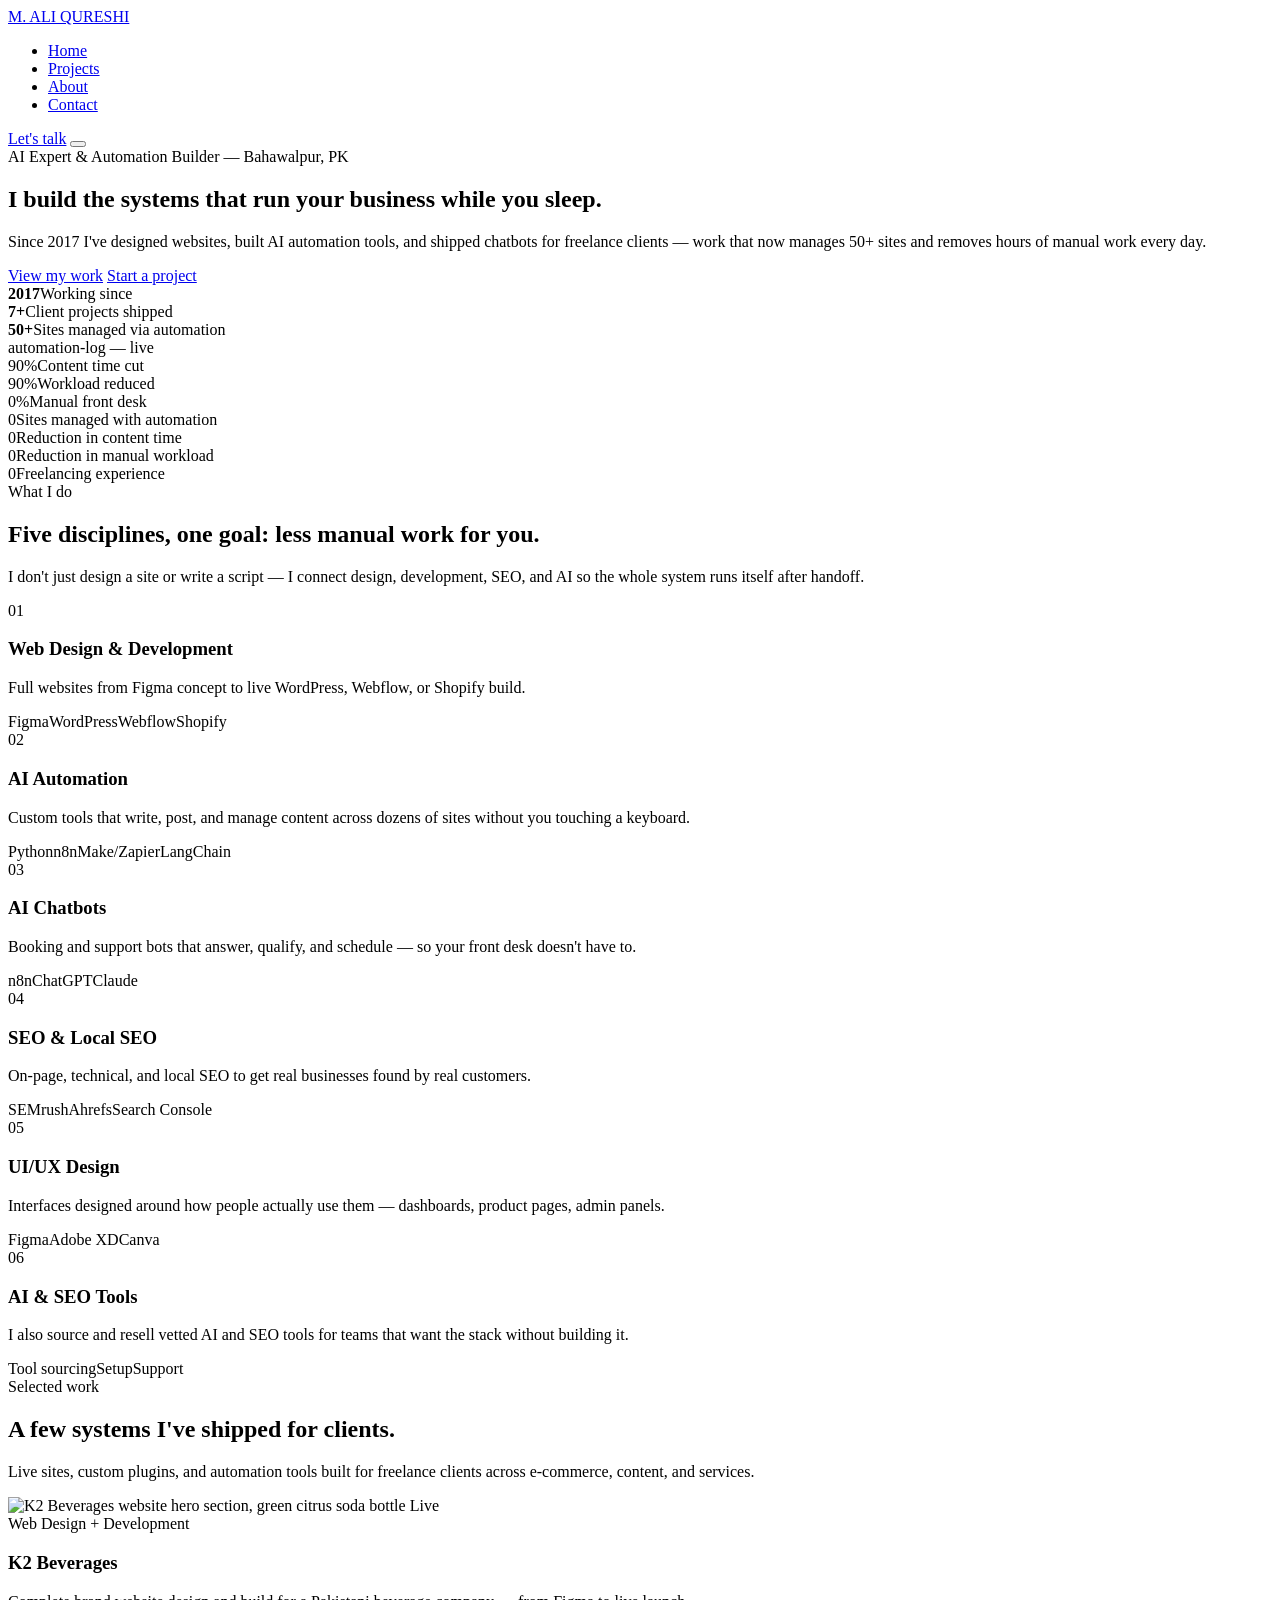
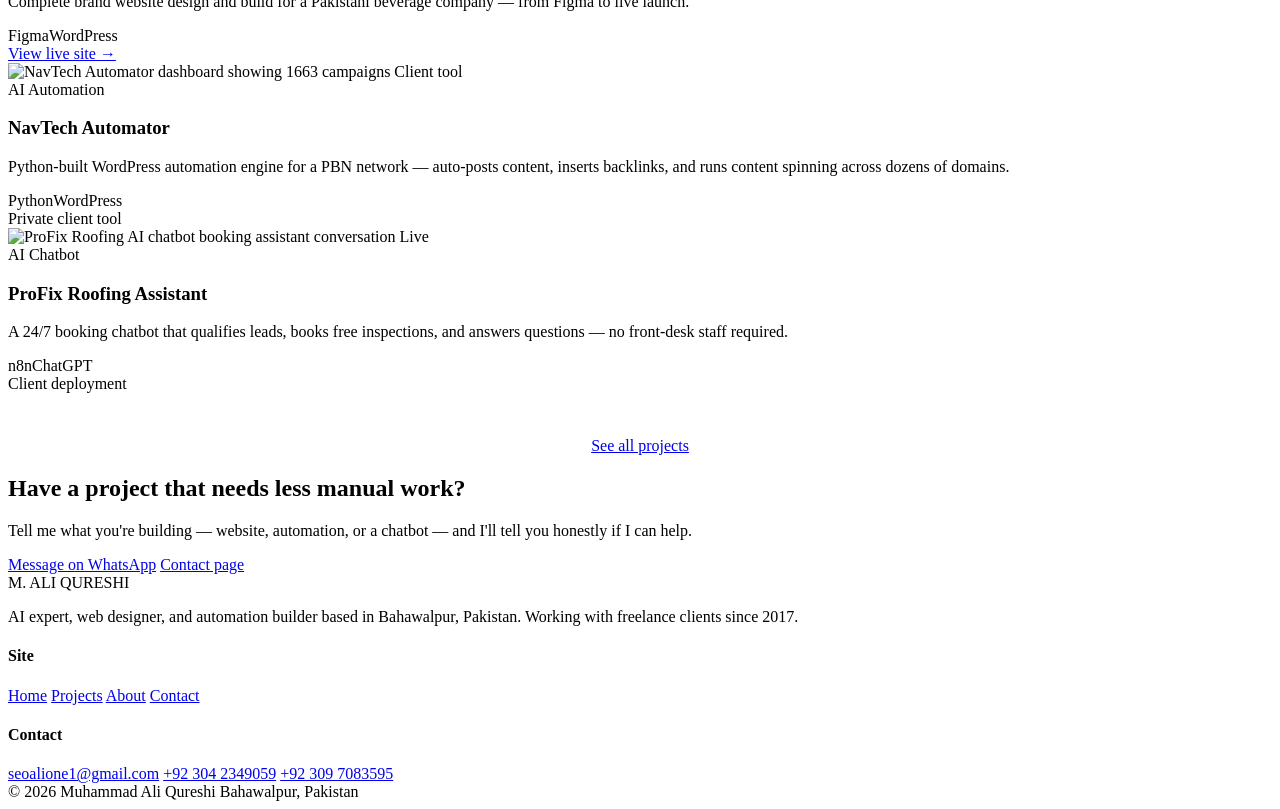
==== index.html @ 5f57d9c7 "Add files via upload Add portfolio site" ====
<!DOCTYPE html>
<html lang="en">
<head>
<meta charset="UTF-8">
<meta name="viewport" content="width=device-width, initial-scale=1.0">
<title>Muhammad Ali Qureshi — AI Automation & Web Systems</title>
<meta name="description" content="AI expert and web developer based in Bahawalpur, Pakistan. I build websites, automation tools, and AI chatbots that cut manual workload for real businesses.">
<link rel="preconnect" href="https://fonts.googleapis.com">
<link href="https://fonts.googleapis.com/css2?family=IBM+Plex+Sans:wght@400;500;600;700&family=IBM+Plex+Mono:wght@400;500;600&display=swap" rel="stylesheet">
<link rel="stylesheet" href="css/style.css">
</head>
<body>

<header class="site-header">
  <nav class="nav">
    <a href="index.html" class="nav-logo"><span class="dot"></span>M. ALI QURESHI</a>
    <ul class="nav-links">
      <li><a href="index.html" class="active">Home</a></li>
      <li><a href="projects.html">Projects</a></li>
      <li><a href="about.html">About</a></li>
      <li><a href="contact.html">Contact</a></li>
    </ul>
    <a href="contact.html" class="nav-cta">Let's talk</a>
    <button class="nav-toggle" aria-label="Toggle menu"><span></span><span></span><span></span></button>
  </nav>
</header>

<section class="hero">
  <div class="wrap">
    <div>
      <span class="eyebrow">AI Expert &amp; Automation Builder — Bahawalpur, PK</span>
      <h1>I build the systems that run your business <span class="accent">while you sleep.</span></h1>
      <p class="hero-sub">Since 2017 I've designed websites, built AI automation tools, and shipped chatbots for freelance clients — work that now manages 50+ sites and removes hours of manual work every day.</p>
      <div class="hero-actions">
        <a href="projects.html" class="btn btn-primary">View my work</a>
        <a href="contact.html" class="btn btn-ghost">Start a project</a>
      </div>
      <div class="hero-meta">
        <div><strong>2017</strong>Working since</div>
        <div><strong>7+</strong>Client projects shipped</div>
        <div><strong>50+</strong>Sites managed via automation</div>
      </div>
    </div>

    <div class="console">
      <div class="console-bar">
        <span class="cdot"></span><span class="cdot"></span><span class="cdot"></span>
        <span class="clabel">automation-log — live</span>
      </div>
      <div class="console-body">
        <div class="console-stat-row">
          <div class="console-stat"><span class="num">90%</span><span class="lbl">Content time cut</span></div>
          <div class="console-stat"><span class="num">90%</span><span class="lbl">Workload reduced</span></div>
          <div class="console-stat"><span class="num">0%</span><span class="lbl">Manual front desk</span></div>
        </div>
      </div>
    </div>
  </div>
</section>

<section class="stats-strip">
  <div class="wrap">
    <div class="stat-item"><span class="num" data-count="50" data-suffix="+">0</span><span class="lbl">Sites managed with automation</span></div>
    <div class="stat-item"><span class="num" data-count="90" data-suffix="%">0</span><span class="lbl">Reduction in content time</span></div>
    <div class="stat-item"><span class="num" data-count="90" data-suffix="%">0</span><span class="lbl">Reduction in manual workload</span></div>
    <div class="stat-item"><span class="num" data-count="9" data-suffix=" yrs">0</span><span class="lbl">Freelancing experience</span></div>
  </div>
</section>

<section class="section">
  <div class="wrap">
    <div class="section-head">
      <span class="eyebrow">What I do</span>
      <h2>Five disciplines, one goal: less manual work for you.</h2>
      <p>I don't just design a site or write a script — I connect design, development, SEO, and AI so the whole system runs itself after handoff.</p>
    </div>

    <div class="services-grid">
      <div class="service-card">
        <span class="idx mono">01</span>
        <h3>Web Design &amp; Development</h3>
        <p>Full websites from Figma concept to live WordPress, Webflow, or Shopify build.</p>
        <div class="tools"><span>Figma</span><span>WordPress</span><span>Webflow</span><span>Shopify</span></div>
      </div>
      <div class="service-card">
        <span class="idx mono">02</span>
        <h3>AI Automation</h3>
        <p>Custom tools that write, post, and manage content across dozens of sites without you touching a keyboard.</p>
        <div class="tools"><span>Python</span><span>n8n</span><span>Make/Zapier</span><span>LangChain</span></div>
      </div>
      <div class="service-card">
        <span class="idx mono">03</span>
        <h3>AI Chatbots</h3>
        <p>Booking and support bots that answer, qualify, and schedule — so your front desk doesn't have to.</p>
        <div class="tools"><span>n8n</span><span>ChatGPT</span><span>Claude</span></div>
      </div>
      <div class="service-card">
        <span class="idx mono">04</span>
        <h3>SEO &amp; Local SEO</h3>
        <p>On-page, technical, and local SEO to get real businesses found by real customers.</p>
        <div class="tools"><span>SEMrush</span><span>Ahrefs</span><span>Search Console</span></div>
      </div>
      <div class="service-card">
        <span class="idx mono">05</span>
        <h3>UI/UX Design</h3>
        <p>Interfaces designed around how people actually use them — dashboards, product pages, admin panels.</p>
        <div class="tools"><span>Figma</span><span>Adobe XD</span><span>Canva</span></div>
      </div>
      <div class="service-card">
        <span class="idx mono">06</span>
        <h3>AI &amp; SEO Tools</h3>
        <p>I also source and resell vetted AI and SEO tools for teams that want the stack without building it.</p>
        <div class="tools"><span>Tool sourcing</span><span>Setup</span><span>Support</span></div>
      </div>
    </div>
  </div>
</section>

<section class="section section-alt">
  <div class="wrap">
    <div class="section-head">
      <span class="eyebrow">Selected work</span>
      <h2>A few systems I've shipped for clients.</h2>
      <p>Live sites, custom plugins, and automation tools built for freelance clients across e-commerce, content, and services.</p>
    </div>

    <div class="projects-grid">
      <div class="project-card">
        <div class="project-thumb">
          <img src="images/projects/k2-beverages.jpg" alt="K2 Beverages website hero section, green citrus soda bottle">
          <span class="project-status">Live</span>
        </div>
        <div class="project-body">
          <span class="project-cat mono">Web Design + Development</span>
          <h3>K2 Beverages</h3>
          <p>Complete brand website design and build for a Pakistani beverage company — from Figma to live launch.</p>
          <div class="project-tech"><span>Figma</span><span>WordPress</span></div>
          <a href="https://k2beverage.com.pk/" target="_blank" rel="noopener" class="project-link">View live site →</a>
        </div>
      </div>

      <div class="project-card">
        <div class="project-thumb">
          <img src="images/projects/navtech-automator.jpg" alt="NavTech Automator dashboard showing 1663 campaigns">
          <span class="project-status">Client tool</span>
        </div>
        <div class="project-body">
          <span class="project-cat mono">AI Automation</span>
          <h3>NavTech Automator</h3>
          <p>Python-built WordPress automation engine for a PBN network — auto-posts content, inserts backlinks, and runs content spinning across dozens of domains.</p>
          <div class="project-tech"><span>Python</span><span>WordPress</span></div>
          <span class="project-link disabled">Private client tool</span>
        </div>
      </div>

      <div class="project-card">
        <div class="project-thumb">
          <img src="images/projects/profix-chatbot.jpg" alt="ProFix Roofing AI chatbot booking assistant conversation">
          <span class="project-status">Live</span>
        </div>
        <div class="project-body">
          <span class="project-cat mono">AI Chatbot</span>
          <h3>ProFix Roofing Assistant</h3>
          <p>A 24/7 booking chatbot that qualifies leads, books free inspections, and answers questions — no front-desk staff required.</p>
          <div class="project-tech"><span>n8n</span><span>ChatGPT</span></div>
          <span class="project-link disabled">Client deployment</span>
        </div>
      </div>
    </div>

    <div style="margin-top:44px; text-align:center;">
      <a href="projects.html" class="btn btn-ghost">See all projects</a>
    </div>
  </div>
</section>

<section class="cta-band">
  <div class="wrap">
    <h2>Have a project that needs less manual work?</h2>
    <p>Tell me what you're building — website, automation, or a chatbot — and I'll tell you honestly if I can help.</p>
    <div class="cta-actions">
      <a href="https://wa.me/923042349059" target="_blank" rel="noopener" class="btn btn-primary">Message on WhatsApp</a>
      <a href="contact.html" class="btn btn-ghost">Contact page</a>
    </div>
  </div>
</section>

<footer class="site-footer">
  <div class="wrap">
    <div class="footer-top">
      <div>
        <div class="footer-logo mono">M. ALI QURESHI</div>
        <p>AI expert, web designer, and automation builder based in Bahawalpur, Pakistan. Working with freelance clients since 2017.</p>
      </div>
      <div class="footer-links">
        <div class="footer-col">
          <h4>Site</h4>
          <a href="index.html">Home</a>
          <a href="projects.html">Projects</a>
          <a href="about.html">About</a>
          <a href="contact.html">Contact</a>
        </div>
        <div class="footer-col">
          <h4>Contact</h4>
          <a href="mailto:seoalione1@gmail.com">seoalione1@gmail.com</a>
          <a href="https://wa.me/923042349059">+92 304 2349059</a>
          <a href="https://wa.me/923097083595">+92 309 7083595</a>
        </div>
      </div>
    </div>
    <div class="footer-bottom">
      <span>© 2026 Muhammad Ali Qureshi</span>
      <span>Bahawalpur, Pakistan</span>
    </div>
  </div>
</footer>

<script src="js/script.js"></script>
</body>
</html>
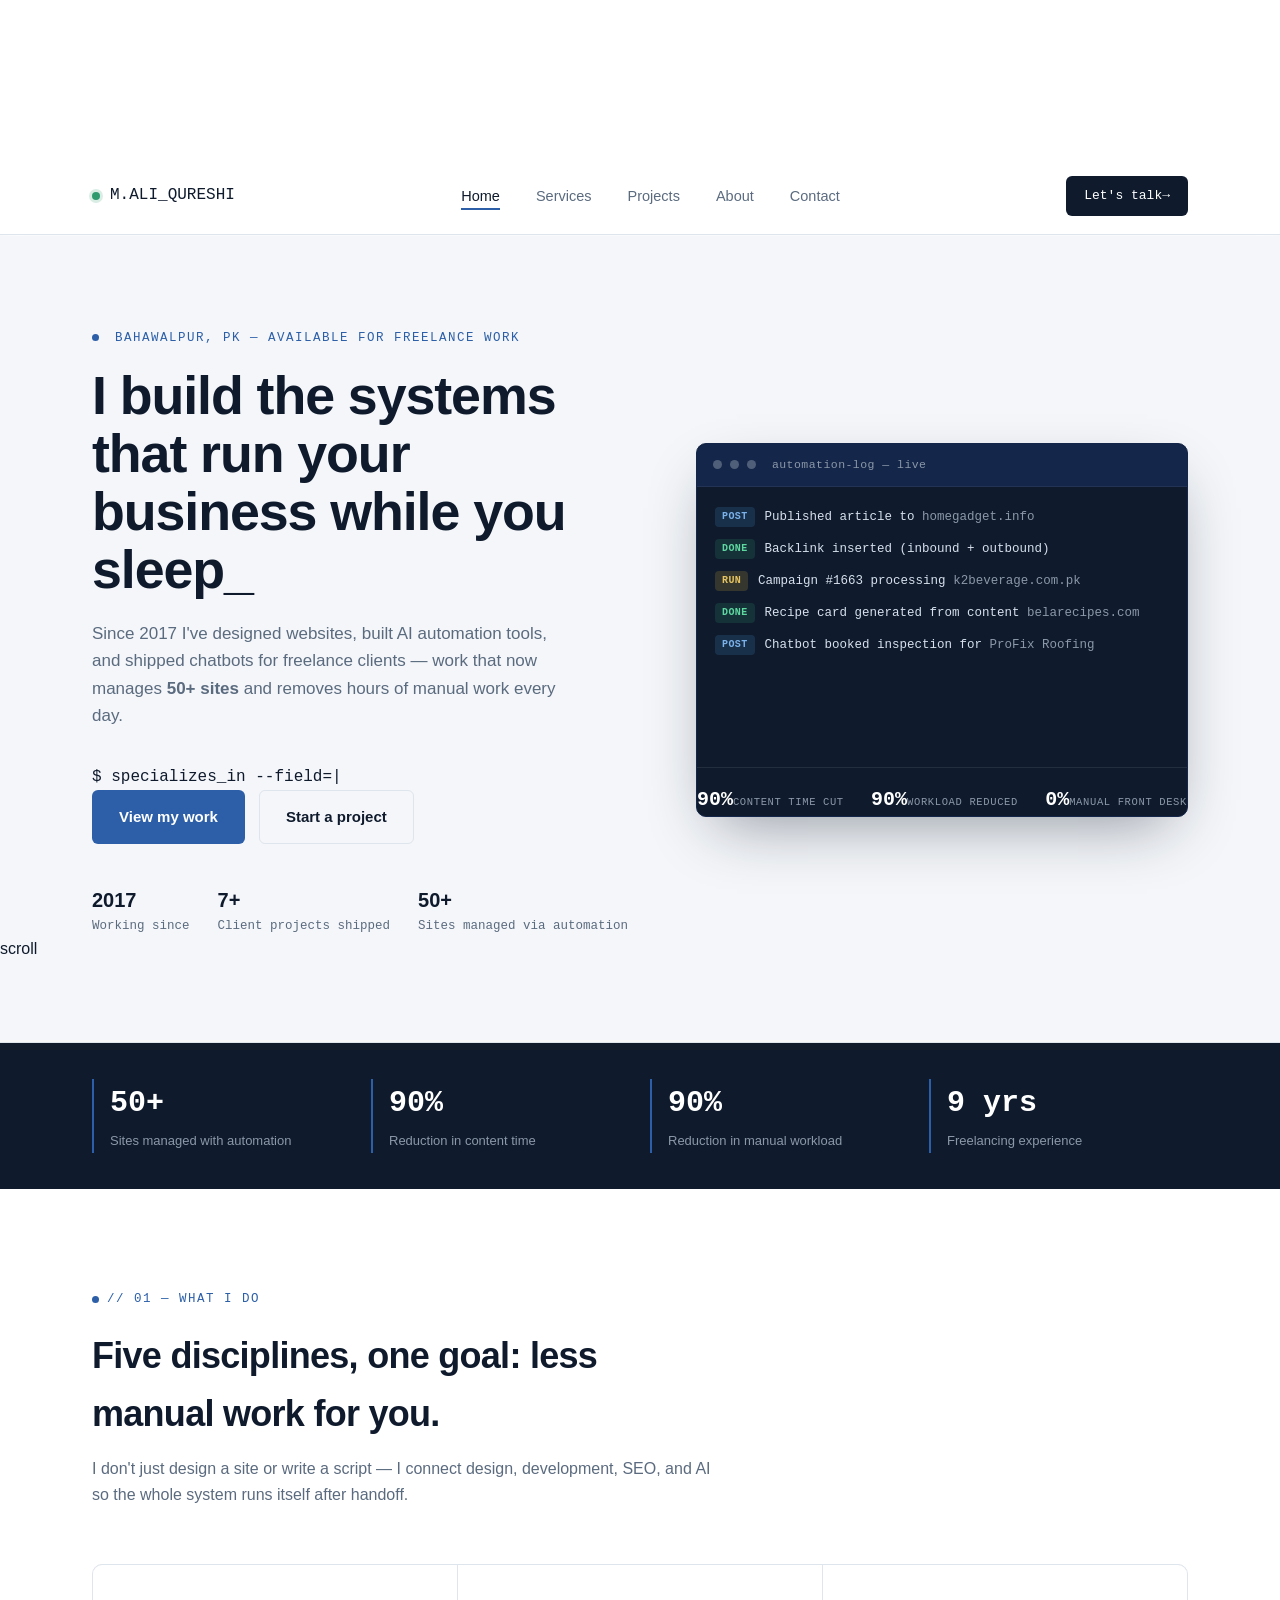
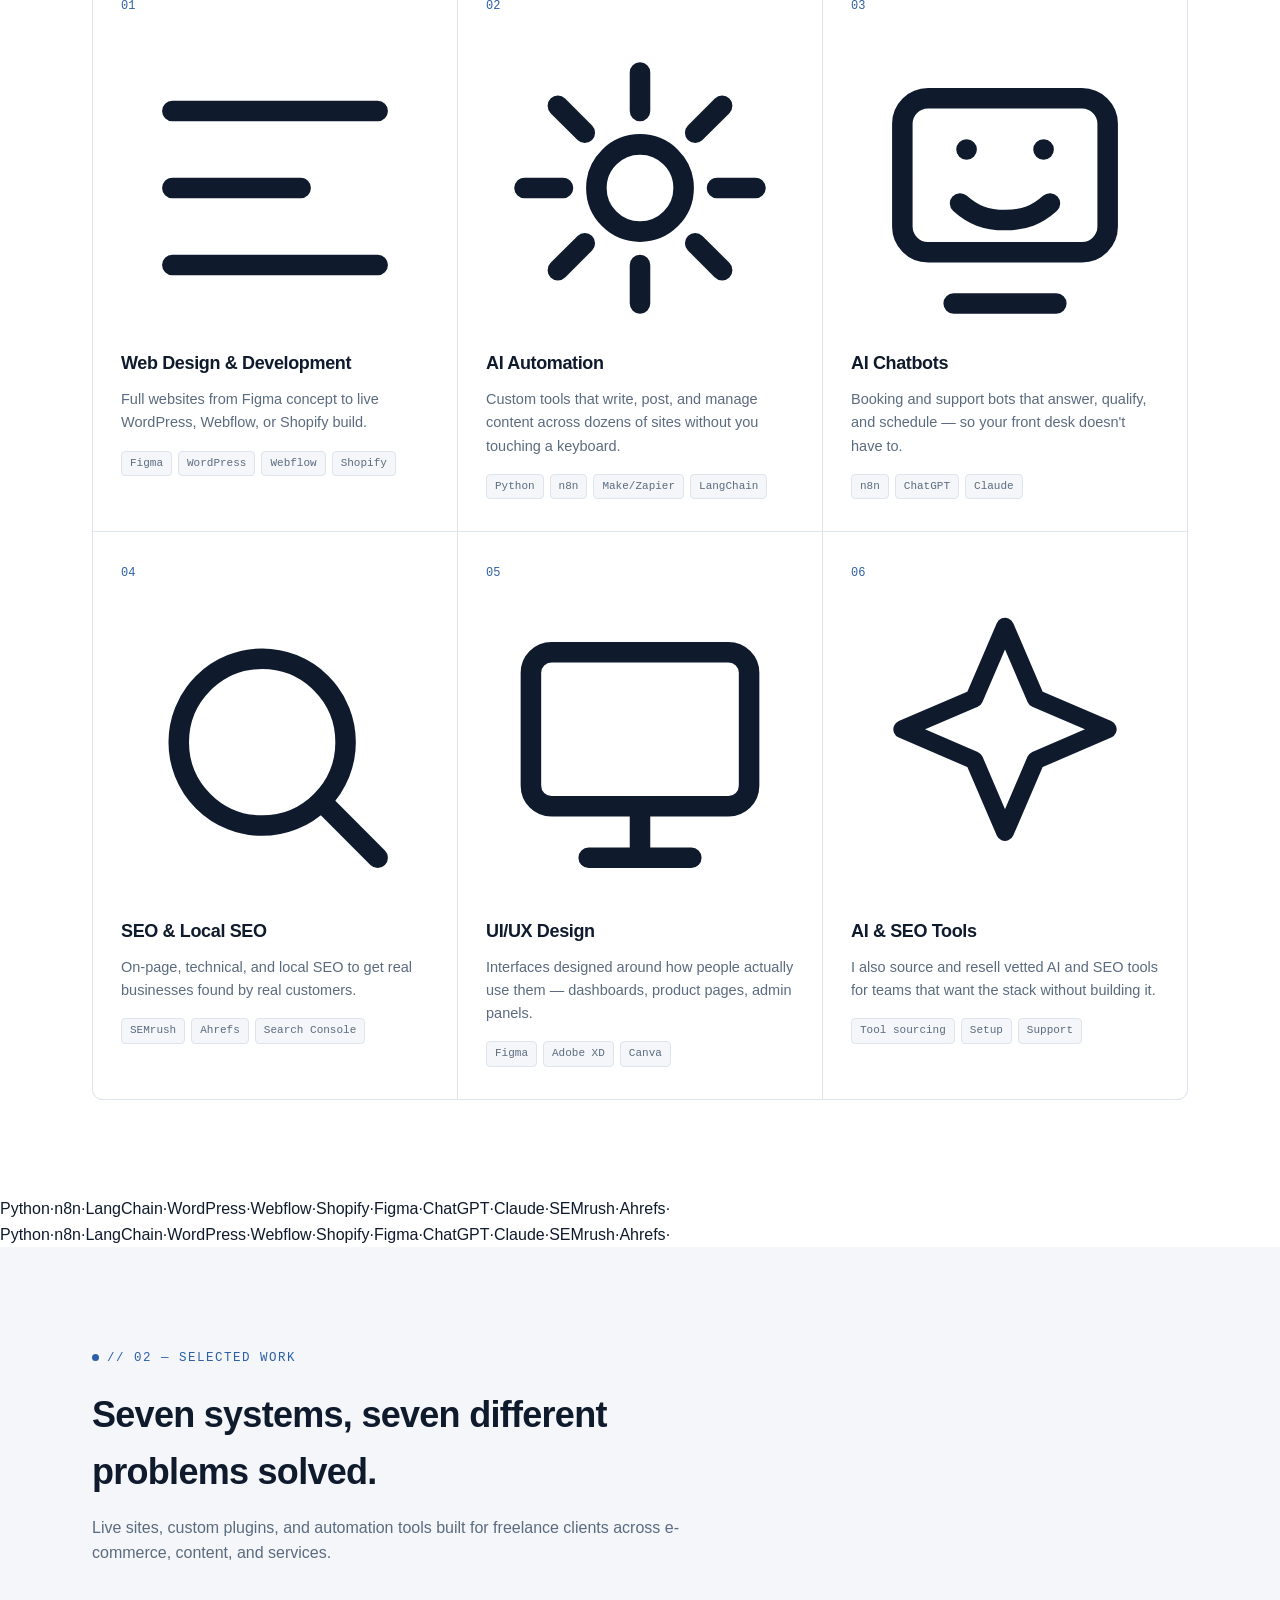
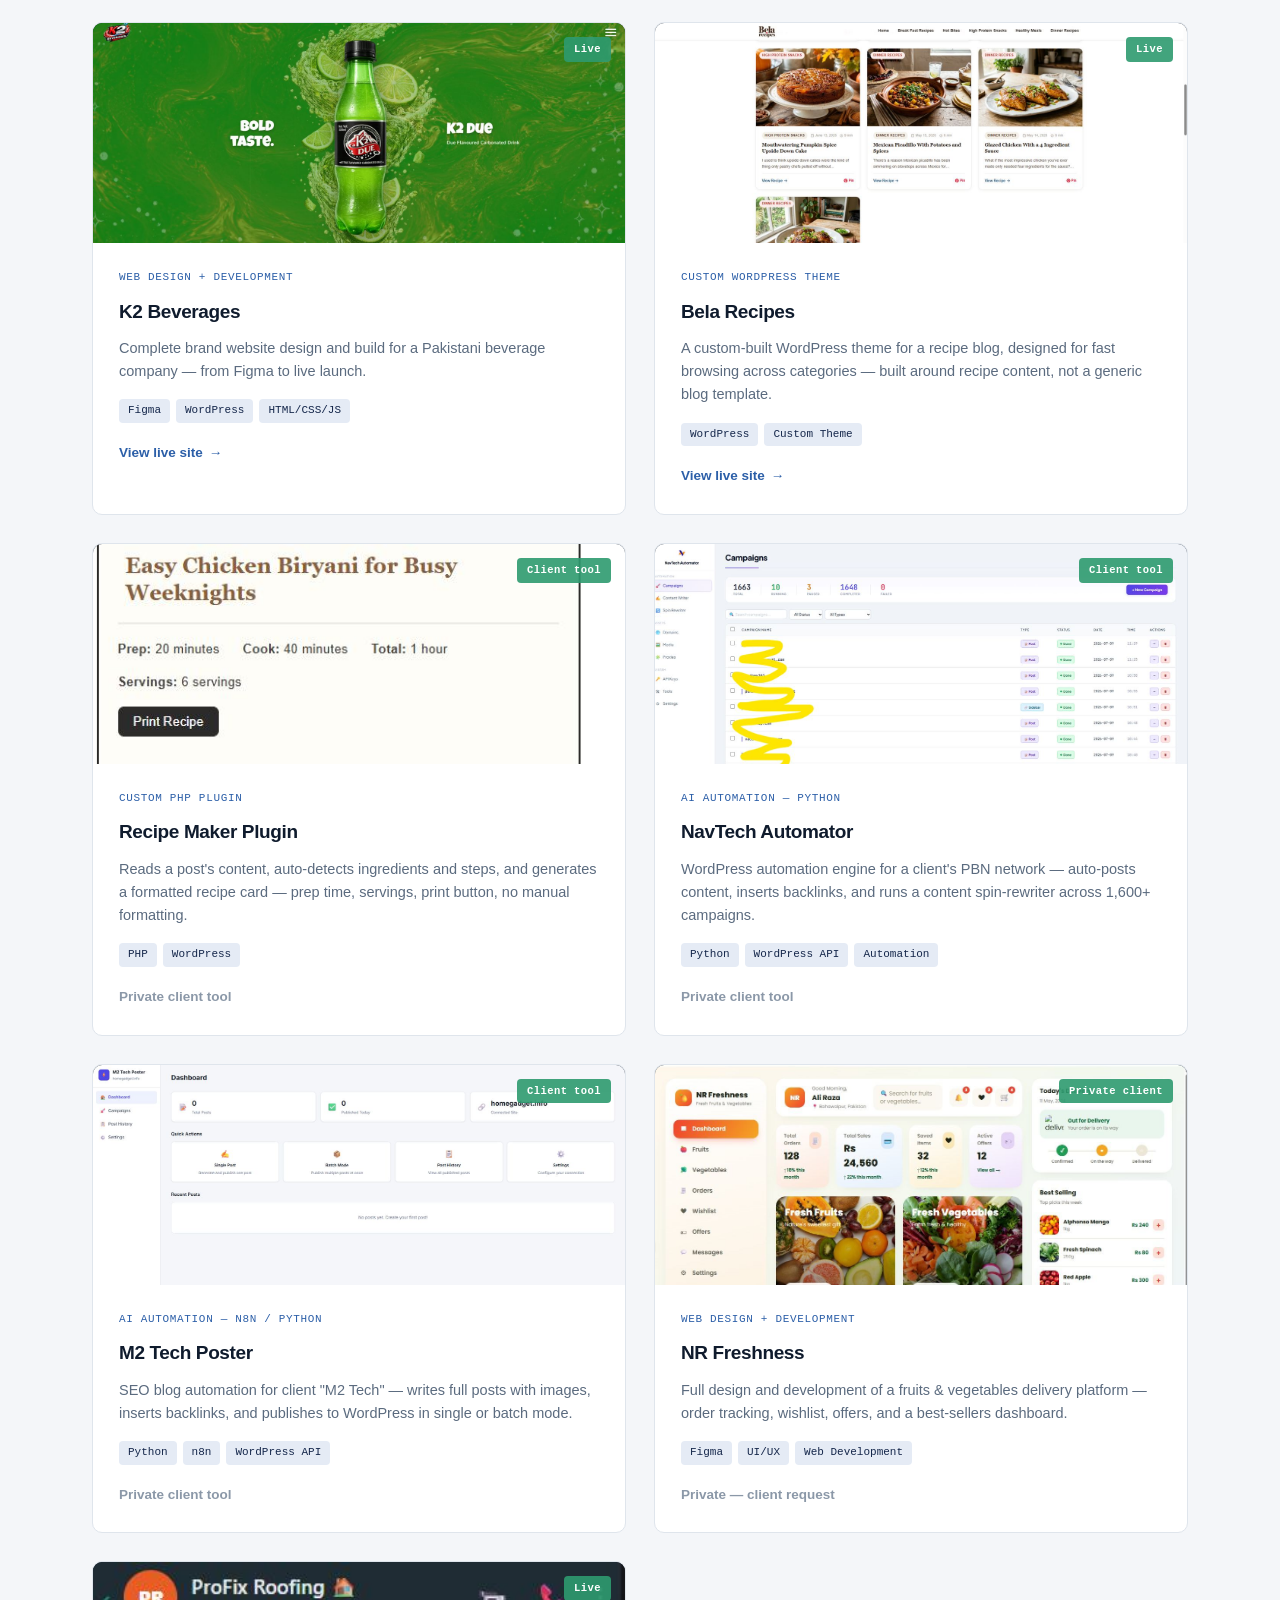
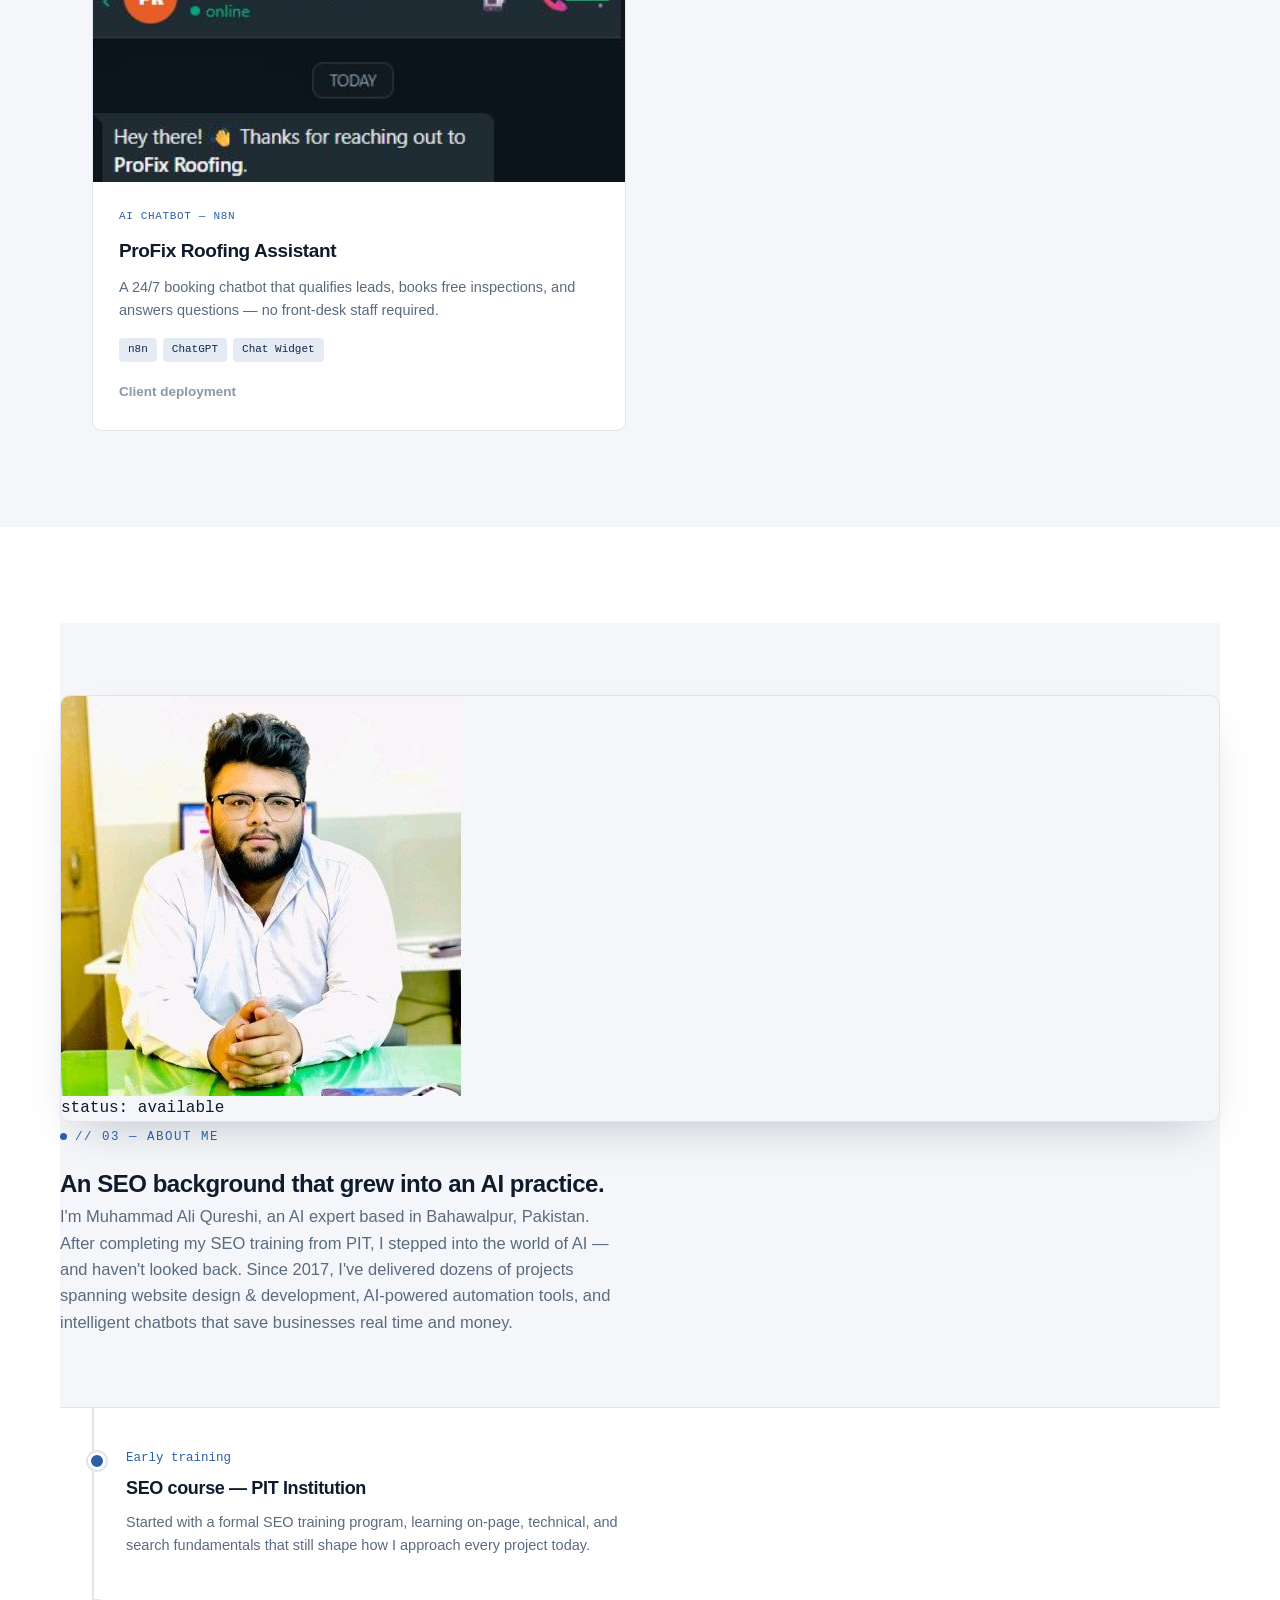
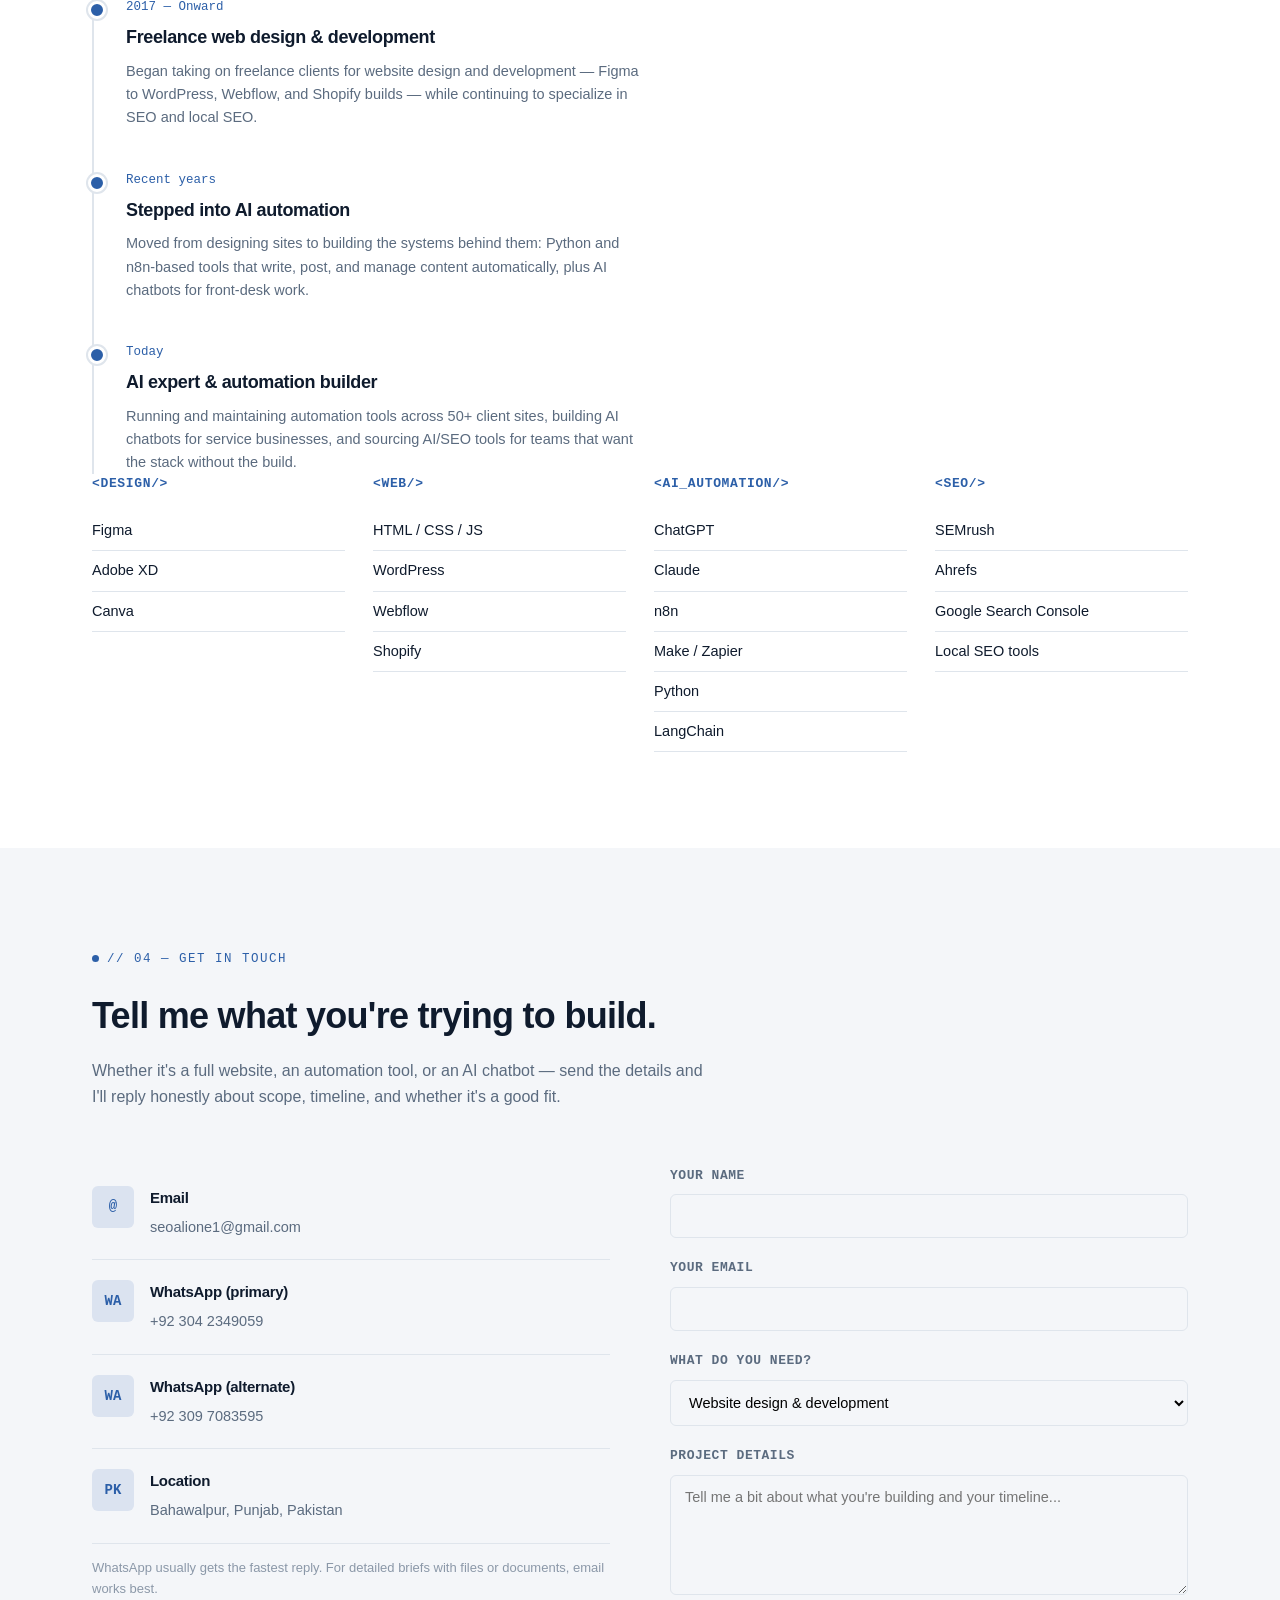
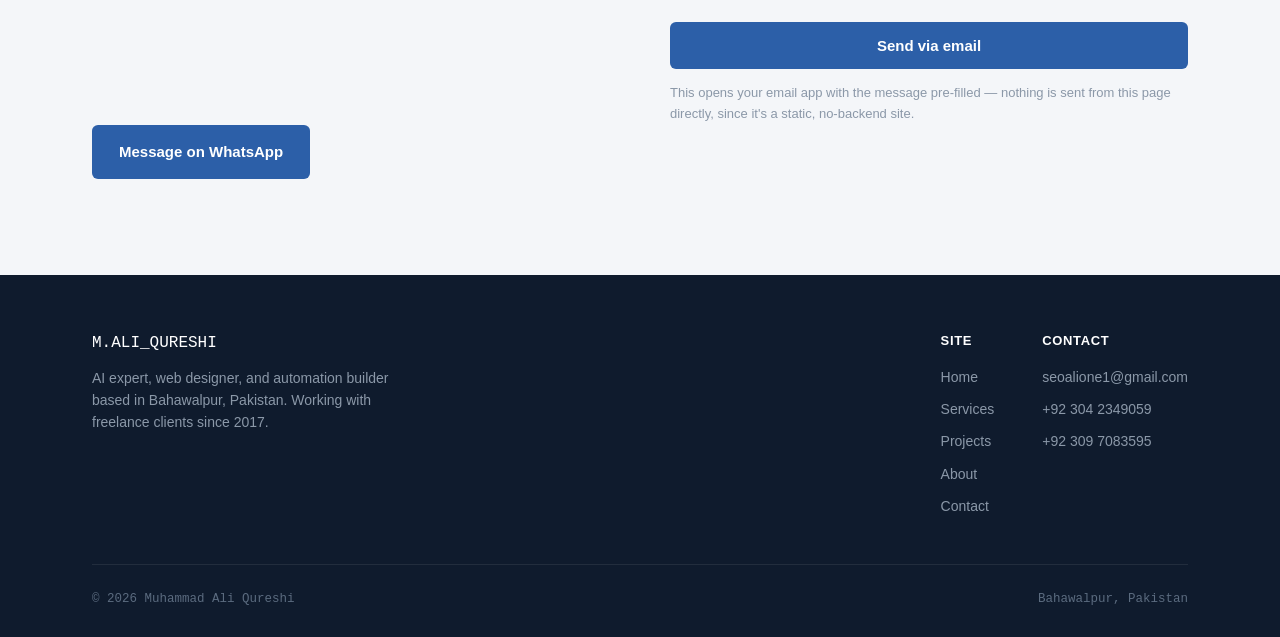
==== commit b695fa37: "Update index.html edit" ====
--- a/index.html
+++ b/index.html
@@ -6,108 +6,148 @@
 <title>Muhammad Ali Qureshi — AI Automation & Web Systems</title>
 <meta name="description" content="AI expert and web developer based in Bahawalpur, Pakistan. I build websites, automation tools, and AI chatbots that cut manual workload for real businesses.">
 <link rel="preconnect" href="https://fonts.googleapis.com">
-<link href="https://fonts.googleapis.com/css2?family=IBM+Plex+Sans:wght@400;500;600;700&family=IBM+Plex+Mono:wght@400;500;600&display=swap" rel="stylesheet">
+<link rel="preconnect" href="https://fonts.gstatic.com" crossorigin>
+<link href="https://fonts.googleapis.com/css2?family=Space+Grotesk:wght@500;600;700&family=Inter:wght@400;500;600;700&family=JetBrains+Mono:wght@400;500;600;700&display=swap" rel="stylesheet">
 <link rel="stylesheet" href="css/style.css">
 </head>
 <body>
 
-<header class="site-header">
+<!-- Decorative fixed layers -->
+<div class="grid-overlay" aria-hidden="true"></div>
+<canvas id="net-canvas" aria-hidden="true"></canvas>
+<div class="glyph-field" id="glyph-field" aria-hidden="true"></div>
+
+<header class="site-header" id="site-header">
   <nav class="nav">
-    <a href="index.html" class="nav-logo"><span class="dot"></span>M. ALI QURESHI</a>
-    <ul class="nav-links">
-      <li><a href="index.html" class="active">Home</a></li>
-      <li><a href="projects.html">Projects</a></li>
-      <li><a href="about.html">About</a></li>
-      <li><a href="contact.html">Contact</a></li>
+    <a href="#home" class="nav-logo"><span class="dot"></span><span class="logo-txt">M.ALI<span class="logo-blink">_</span>QURESHI</span></a>
+    <ul class="nav-links" id="nav-links">
+      <li><a href="#home" data-nav="home" class="active">Home</a></li>
+      <li><a href="#services" data-nav="services">Services</a></li>
+      <li><a href="#projects" data-nav="projects">Projects</a></li>
+      <li><a href="#about" data-nav="about">About</a></li>
+      <li><a href="#contact" data-nav="contact">Contact</a></li>
     </ul>
-    <a href="contact.html" class="nav-cta">Let's talk</a>
-    <button class="nav-toggle" aria-label="Toggle menu"><span></span><span></span><span></span></button>
+    <a href="#contact" class="nav-cta">Let's talk<span class="cta-arrow">→</span></a>
+    <button class="nav-toggle" id="nav-toggle" aria-label="Toggle menu" aria-expanded="false"><span></span><span></span><span></span></button>
   </nav>
 </header>
 
-<section class="hero">
-  <div class="wrap">
-    <div>
-      <span class="eyebrow">AI Expert &amp; Automation Builder — Bahawalpur, PK</span>
-      <h1>I build the systems that run your business <span class="accent">while you sleep.</span></h1>
-      <p class="hero-sub">Since 2017 I've designed websites, built AI automation tools, and shipped chatbots for freelance clients — work that now manages 50+ sites and removes hours of manual work every day.</p>
-      <div class="hero-actions">
-        <a href="projects.html" class="btn btn-primary">View my work</a>
-        <a href="contact.html" class="btn btn-ghost">Start a project</a>
-      </div>
-      <div class="hero-meta">
-        <div><strong>2017</strong>Working since</div>
-        <div><strong>7+</strong>Client projects shipped</div>
-        <div><strong>50+</strong>Sites managed via automation</div>
-      </div>
-    </div>
-
-    <div class="console">
+<main>
+
+<!-- ============ HERO ============ -->
+<section class="hero" id="home">
+  <div class="wrap hero-wrap">
+    <div class="hero-copy">
+      <span class="eyebrow" data-reveal><span class="eyebrow-dot"></span>Bahawalpur, PK — Available for freelance work</span>
+      <h1 data-reveal>
+        <span class="line">I build the systems</span>
+        <span class="line">that run your business</span>
+        <span class="line accent-line"><span class="gradient-text">while you sleep<span class="cursor-blink">_</span></span></span>
+      </h1>
+      <p class="hero-sub" data-reveal>Since 2017 I've designed websites, built AI automation tools, and shipped chatbots for freelance clients — work that now manages <strong>50+ sites</strong> and removes hours of manual work every day.</p>
+
+      <div class="hero-role" data-reveal>
+        <span class="mono role-prefix">$ specializes_in --field=</span><span class="mono role-type" id="role-type"></span><span class="mono role-cursor">|</span>
+      </div>
+
+      <div class="hero-actions" data-reveal>
+        <a href="#projects" class="btn btn-primary"><span>View my work</span></a>
+        <a href="#contact" class="btn btn-ghost"><span>Start a project</span></a>
+      </div>
+      <div class="hero-meta" data-reveal>
+        <div><strong data-count="2017" data-plain="true">2017</strong><span>Working since</span></div>
+        <div><strong data-count="7" data-suffix="+">0</strong><span>Client projects shipped</span></div>
+        <div><strong data-count="50" data-suffix="+">0</strong><span>Sites managed via automation</span></div>
+      </div>
+    </div>
+
+    <div class="console" data-reveal>
       <div class="console-bar">
-        <span class="cdot"></span><span class="cdot"></span><span class="cdot"></span>
-        <span class="clabel">automation-log — live</span>
-      </div>
-      <div class="console-body">
-        <div class="console-stat-row">
-          <div class="console-stat"><span class="num">90%</span><span class="lbl">Content time cut</span></div>
-          <div class="console-stat"><span class="num">90%</span><span class="lbl">Workload reduced</span></div>
-          <div class="console-stat"><span class="num">0%</span><span class="lbl">Manual front desk</span></div>
-        </div>
-      </div>
-    </div>
-  </div>
-</section>
-
-<section class="stats-strip">
-  <div class="wrap">
-    <div class="stat-item"><span class="num" data-count="50" data-suffix="+">0</span><span class="lbl">Sites managed with automation</span></div>
-    <div class="stat-item"><span class="num" data-count="90" data-suffix="%">0</span><span class="lbl">Reduction in content time</span></div>
-    <div class="stat-item"><span class="num" data-count="90" data-suffix="%">0</span><span class="lbl">Reduction in manual workload</span></div>
-    <div class="stat-item"><span class="num" data-count="9" data-suffix=" yrs">0</span><span class="lbl">Freelancing experience</span></div>
-  </div>
-</section>
-
-<section class="section">
-  <div class="wrap">
-    <div class="section-head">
-      <span class="eyebrow">What I do</span>
-      <h2>Five disciplines, one goal: less manual work for you.</h2>
+        <span class="cdot red"></span><span class="cdot amber"></span><span class="cdot green"></span>
+        <span class="clabel mono">automation-log — live</span>
+      </div>
+      <div class="console-body mono" id="console-log"></div>
+      <div class="console-stat-row">
+        <div class="console-stat"><span class="num">90%</span><span class="lbl">Content time cut</span></div>
+        <div class="console-stat"><span class="num">90%</span><span class="lbl">Workload reduced</span></div>
+        <div class="console-stat"><span class="num">0%</span><span class="lbl">Manual front desk</span></div>
+      </div>
+    </div>
+  </div>
+
+  <div class="scroll-cue" aria-hidden="true"><span></span>scroll</div>
+</section>
+
+<!-- ============ STATS STRIP ============ -->
+<section class="stats-strip" data-reveal>
+  <div class="wrap">
+    <div class="stat-item"><span class="num mono" data-count="50" data-suffix="+">0</span><span class="lbl">Sites managed with automation</span></div>
+    <div class="stat-item"><span class="num mono" data-count="90" data-suffix="%">0</span><span class="lbl">Reduction in content time</span></div>
+    <div class="stat-item"><span class="num mono" data-count="90" data-suffix="%">0</span><span class="lbl">Reduction in manual workload</span></div>
+    <div class="stat-item"><span class="num mono" data-count="9" data-suffix=" yrs">0</span><span class="lbl">Freelancing experience</span></div>
+  </div>
+</section>
+
+<!-- ============ SERVICES ============ -->
+<section class="section" id="services">
+  <div class="wrap">
+    <div class="section-head" data-reveal>
+      <span class="eyebrow mono">// 01 — what i do</span>
+      <h2>Five disciplines, one goal: <span class="gradient-text">less manual work</span> for you.</h2>
       <p>I don't just design a site or write a script — I connect design, development, SEO, and AI so the whole system runs itself after handoff.</p>
     </div>
 
     <div class="services-grid">
-      <div class="service-card">
+      <div class="service-card" data-reveal data-tilt>
         <span class="idx mono">01</span>
+        <div class="card-icon" aria-hidden="true">
+          <svg viewBox="0 0 24 24" fill="none"><path d="M4 6h16M4 12h10M4 18h16" stroke="currentColor" stroke-width="1.6" stroke-linecap="round"/></svg>
+        </div>
         <h3>Web Design &amp; Development</h3>
         <p>Full websites from Figma concept to live WordPress, Webflow, or Shopify build.</p>
         <div class="tools"><span>Figma</span><span>WordPress</span><span>Webflow</span><span>Shopify</span></div>
       </div>
-      <div class="service-card">
+      <div class="service-card" data-reveal data-tilt>
         <span class="idx mono">02</span>
+        <div class="card-icon" aria-hidden="true">
+          <svg viewBox="0 0 24 24" fill="none"><path d="M12 3v3M12 18v3M3 12h3M18 12h3M5.6 5.6l2.1 2.1M16.3 16.3l2.1 2.1M5.6 18.4l2.1-2.1M16.3 7.7l2.1-2.1" stroke="currentColor" stroke-width="1.6" stroke-linecap="round"/><circle cx="12" cy="12" r="3.4" stroke="currentColor" stroke-width="1.6"/></svg>
+        </div>
         <h3>AI Automation</h3>
         <p>Custom tools that write, post, and manage content across dozens of sites without you touching a keyboard.</p>
         <div class="tools"><span>Python</span><span>n8n</span><span>Make/Zapier</span><span>LangChain</span></div>
       </div>
-      <div class="service-card">
+      <div class="service-card" data-reveal data-tilt>
         <span class="idx mono">03</span>
+        <div class="card-icon" aria-hidden="true">
+          <svg viewBox="0 0 24 24" fill="none"><rect x="4" y="5" width="16" height="12" rx="2" stroke="currentColor" stroke-width="1.6"/><path d="M8 21h8M9 9h.01M15 9h.01M8.5 13.2c1 .9 2 1.3 3.5 1.3s2.5-.4 3.5-1.3" stroke="currentColor" stroke-width="1.6" stroke-linecap="round"/></svg>
+        </div>
         <h3>AI Chatbots</h3>
         <p>Booking and support bots that answer, qualify, and schedule — so your front desk doesn't have to.</p>
         <div class="tools"><span>n8n</span><span>ChatGPT</span><span>Claude</span></div>
       </div>
-      <div class="service-card">
+      <div class="service-card" data-reveal data-tilt>
         <span class="idx mono">04</span>
+        <div class="card-icon" aria-hidden="true">
+          <svg viewBox="0 0 24 24" fill="none"><circle cx="11" cy="11" r="6.5" stroke="currentColor" stroke-width="1.6"/><path d="M20 20l-4-4" stroke="currentColor" stroke-width="1.6" stroke-linecap="round"/></svg>
+        </div>
         <h3>SEO &amp; Local SEO</h3>
         <p>On-page, technical, and local SEO to get real businesses found by real customers.</p>
         <div class="tools"><span>SEMrush</span><span>Ahrefs</span><span>Search Console</span></div>
       </div>
-      <div class="service-card">
+      <div class="service-card" data-reveal data-tilt>
         <span class="idx mono">05</span>
+        <div class="card-icon" aria-hidden="true">
+          <svg viewBox="0 0 24 24" fill="none"><rect x="3.5" y="4" width="17" height="12" rx="1.6" stroke="currentColor" stroke-width="1.6"/><path d="M8 20h8M12 16v4" stroke="currentColor" stroke-width="1.6" stroke-linecap="round"/></svg>
+        </div>
         <h3>UI/UX Design</h3>
         <p>Interfaces designed around how people actually use them — dashboards, product pages, admin panels.</p>
         <div class="tools"><span>Figma</span><span>Adobe XD</span><span>Canva</span></div>
       </div>
-      <div class="service-card">
+      <div class="service-card" data-reveal data-tilt>
         <span class="idx mono">06</span>
+        <div class="card-icon" aria-hidden="true">
+          <svg viewBox="0 0 24 24" fill="none"><path d="M12 2l2.4 5.6L20 10l-5.6 2.4L12 18l-2.4-5.6L4 10l5.6-2.4L12 2z" stroke="currentColor" stroke-width="1.4" stroke-linejoin="round"/></svg>
+        </div>
         <h3>AI &amp; SEO Tools</h3>
         <p>I also source and resell vetted AI and SEO tools for teams that want the stack without building it.</p>
         <div class="tools"><span>Tool sourcing</span><span>Setup</span><span>Support</span></div>
@@ -116,89 +156,282 @@
   </div>
 </section>
 
-<section class="section section-alt">
-  <div class="wrap">
-    <div class="section-head">
-      <span class="eyebrow">Selected work</span>
-      <h2>A few systems I've shipped for clients.</h2>
+<!-- ============ TECH MARQUEE ============ -->
+<div class="marquee" aria-hidden="true">
+  <div class="marquee-track">
+    <span>Python</span><span>·</span><span>n8n</span><span>·</span><span>LangChain</span><span>·</span><span>WordPress</span><span>·</span><span>Webflow</span><span>·</span><span>Shopify</span><span>·</span><span>Figma</span><span>·</span><span>ChatGPT</span><span>·</span><span>Claude</span><span>·</span><span>SEMrush</span><span>·</span><span>Ahrefs</span><span>·</span>
+    <span>Python</span><span>·</span><span>n8n</span><span>·</span><span>LangChain</span><span>·</span><span>WordPress</span><span>·</span><span>Webflow</span><span>·</span><span>Shopify</span><span>·</span><span>Figma</span><span>·</span><span>ChatGPT</span><span>·</span><span>Claude</span><span>·</span><span>SEMrush</span><span>·</span><span>Ahrefs</span><span>·</span>
+  </div>
+</div>
+
+<!-- ============ PROJECTS ============ -->
+<section class="section section-alt" id="projects">
+  <div class="wrap">
+    <div class="section-head" data-reveal>
+      <span class="eyebrow mono">// 02 — selected work</span>
+      <h2>Seven systems, <span class="gradient-text">seven different problems</span> solved.</h2>
       <p>Live sites, custom plugins, and automation tools built for freelance clients across e-commerce, content, and services.</p>
     </div>
 
     <div class="projects-grid">
-      <div class="project-card">
-        <div class="project-thumb">
-          <img src="images/projects/k2-beverages.jpg" alt="K2 Beverages website hero section, green citrus soda bottle">
+
+      <div class="project-card" data-reveal data-tilt>
+        <div class="project-thumb">
+          <img src="images/projects/k2-beverages.jpg" alt="K2 Beverages website hero section, green citrus soda bottle" loading="lazy">
           <span class="project-status">Live</span>
+          <div class="scan-line"></div>
         </div>
         <div class="project-body">
           <span class="project-cat mono">Web Design + Development</span>
           <h3>K2 Beverages</h3>
           <p>Complete brand website design and build for a Pakistani beverage company — from Figma to live launch.</p>
-          <div class="project-tech"><span>Figma</span><span>WordPress</span></div>
-          <a href="https://k2beverage.com.pk/" target="_blank" rel="noopener" class="project-link">View live site →</a>
-        </div>
-      </div>
-
-      <div class="project-card">
-        <div class="project-thumb">
-          <img src="images/projects/navtech-automator.jpg" alt="NavTech Automator dashboard showing 1663 campaigns">
+          <div class="project-tech"><span>Figma</span><span>WordPress</span><span>HTML/CSS/JS</span></div>
+          <a href="https://k2beverage.com.pk/" target="_blank" rel="noopener" class="project-link">View live site <span class="arrow">→</span></a>
+        </div>
+      </div>
+
+      <div class="project-card" data-reveal data-tilt>
+        <div class="project-thumb">
+          <img src="images/projects/bela-recipes-grid.jpg" alt="Bela Recipes custom WordPress theme showing recipe grid" loading="lazy">
+          <span class="project-status">Live</span>
+          <div class="scan-line"></div>
+        </div>
+        <div class="project-body">
+          <span class="project-cat mono">Custom WordPress Theme</span>
+          <h3>Bela Recipes</h3>
+          <p>A custom-built WordPress theme for a recipe blog, designed for fast browsing across categories — built around recipe content, not a generic blog template.</p>
+          <div class="project-tech"><span>WordPress</span><span>Custom Theme</span></div>
+          <a href="https://belarecipes.com/" target="_blank" rel="noopener" class="project-link">View live site <span class="arrow">→</span></a>
+        </div>
+      </div>
+
+      <div class="project-card" data-reveal data-tilt>
+        <div class="project-thumb">
+          <img src="images/projects/recipe-card.jpg" alt="Auto-generated recipe card plugin output showing ingredients and prep time" loading="lazy">
           <span class="project-status">Client tool</span>
-        </div>
-        <div class="project-body">
-          <span class="project-cat mono">AI Automation</span>
+          <div class="scan-line"></div>
+        </div>
+        <div class="project-body">
+          <span class="project-cat mono">Custom PHP Plugin</span>
+          <h3>Recipe Maker Plugin</h3>
+          <p>Reads a post's content, auto-detects ingredients and steps, and generates a formatted recipe card — prep time, servings, print button, no manual formatting.</p>
+          <div class="project-tech"><span>PHP</span><span>WordPress</span></div>
+          <span class="project-link disabled">Private client tool</span>
+        </div>
+      </div>
+
+      <div class="project-card" data-reveal data-tilt>
+        <div class="project-thumb">
+          <img src="images/projects/navtech-automator.jpg" alt="NavTech Automator dashboard showing 1663 campaigns" loading="lazy">
+          <span class="project-status">Client tool</span>
+          <div class="scan-line"></div>
+        </div>
+        <div class="project-body">
+          <span class="project-cat mono">AI Automation — Python</span>
           <h3>NavTech Automator</h3>
-          <p>Python-built WordPress automation engine for a PBN network — auto-posts content, inserts backlinks, and runs content spinning across dozens of domains.</p>
-          <div class="project-tech"><span>Python</span><span>WordPress</span></div>
+          <p>WordPress automation engine for a client's PBN network — auto-posts content, inserts backlinks, and runs a content spin-rewriter across 1,600+ campaigns.</p>
+          <div class="project-tech"><span>Python</span><span>WordPress API</span><span>Automation</span></div>
           <span class="project-link disabled">Private client tool</span>
         </div>
       </div>
 
-      <div class="project-card">
-        <div class="project-thumb">
-          <img src="images/projects/profix-chatbot.jpg" alt="ProFix Roofing AI chatbot booking assistant conversation">
+      <div class="project-card" data-reveal data-tilt>
+        <div class="project-thumb">
+          <img src="images/projects/m2-dashboard.jpg" alt="M2 Tech Poster automation dashboard connected to homegadget.info" loading="lazy">
+          <span class="project-status">Client tool</span>
+          <div class="scan-line"></div>
+        </div>
+        <div class="project-body">
+          <span class="project-cat mono">AI Automation — n8n / Python</span>
+          <h3>M2 Tech Poster</h3>
+          <p>SEO blog automation for client "M2 Tech" — writes full posts with images, inserts backlinks, and publishes to WordPress in single or batch mode.</p>
+          <div class="project-tech"><span>Python</span><span>n8n</span><span>WordPress API</span></div>
+          <span class="project-link disabled">Private client tool</span>
+        </div>
+      </div>
+
+      <div class="project-card" data-reveal data-tilt>
+        <div class="project-thumb">
+          <img src="images/projects/nr-freshness.jpg" alt="NR Freshness fruit and vegetable delivery dashboard for Bahawalpur" loading="lazy">
+          <span class="project-status">Private client</span>
+          <div class="scan-line"></div>
+        </div>
+        <div class="project-body">
+          <span class="project-cat mono">Web Design + Development</span>
+          <h3>NR Freshness</h3>
+          <p>Full design and development of a fruits &amp; vegetables delivery platform — order tracking, wishlist, offers, and a best-sellers dashboard.</p>
+          <div class="project-tech"><span>Figma</span><span>UI/UX</span><span>Web Development</span></div>
+          <span class="project-link disabled">Private — client request</span>
+        </div>
+      </div>
+
+      <div class="project-card" data-reveal data-tilt>
+        <div class="project-thumb">
+          <img src="images/projects/profix-chatbot.jpg" alt="ProFix Roofing AI chatbot booking assistant conversation" loading="lazy">
           <span class="project-status">Live</span>
-        </div>
-        <div class="project-body">
-          <span class="project-cat mono">AI Chatbot</span>
+          <div class="scan-line"></div>
+        </div>
+        <div class="project-body">
+          <span class="project-cat mono">AI Chatbot — n8n</span>
           <h3>ProFix Roofing Assistant</h3>
           <p>A 24/7 booking chatbot that qualifies leads, books free inspections, and answers questions — no front-desk staff required.</p>
-          <div class="project-tech"><span>n8n</span><span>ChatGPT</span></div>
+          <div class="project-tech"><span>n8n</span><span>ChatGPT</span><span>Chat Widget</span></div>
           <span class="project-link disabled">Client deployment</span>
         </div>
       </div>
-    </div>
-
-    <div style="margin-top:44px; text-align:center;">
-      <a href="projects.html" class="btn btn-ghost">See all projects</a>
-    </div>
-  </div>
-</section>
-
-<section class="cta-band">
-  <div class="wrap">
-    <h2>Have a project that needs less manual work?</h2>
-    <p>Tell me what you're building — website, automation, or a chatbot — and I'll tell you honestly if I can help.</p>
-    <div class="cta-actions">
-      <a href="https://wa.me/923042349059" target="_blank" rel="noopener" class="btn btn-primary">Message on WhatsApp</a>
-      <a href="contact.html" class="btn btn-ghost">Contact page</a>
-    </div>
-  </div>
-</section>
+
+    </div>
+  </div>
+</section>
+
+<!-- ============ ABOUT ============ -->
+<section class="section" id="about">
+  <div class="wrap about-hero">
+    <div class="about-photo" data-reveal>
+      <div class="photo-frame">
+        <img src="images/profile.jpg" alt="Muhammad Ali Qureshi">
+      </div>
+      <div class="photo-tag mono">status: <span class="status-live">available</span></div>
+    </div>
+    <div data-reveal>
+      <span class="eyebrow mono">// 03 — about me</span>
+      <h2>An SEO background that grew into an <span class="gradient-text">AI practice</span>.</h2>
+      <p>I'm Muhammad Ali Qureshi, an AI expert based in Bahawalpur, Pakistan. After completing my SEO training from PIT, I stepped into the world of AI — and haven't looked back. Since 2017, I've delivered dozens of projects spanning website design &amp; development, AI-powered automation tools, and intelligent chatbots that save businesses real time and money.</p>
+    </div>
+  </div>
+
+  <div class="wrap">
+    <div class="timeline" data-reveal>
+      <div class="timeline-line"><div class="timeline-line-fill"></div></div>
+      <div class="timeline-item">
+        <span class="yr mono">Early training</span>
+        <h3>SEO course — PIT Institution</h3>
+        <p>Started with a formal SEO training program, learning on-page, technical, and search fundamentals that still shape how I approach every project today.</p>
+      </div>
+      <div class="timeline-item">
+        <span class="yr mono">2017 — Onward</span>
+        <h3>Freelance web design &amp; development</h3>
+        <p>Began taking on freelance clients for website design and development — Figma to WordPress, Webflow, and Shopify builds — while continuing to specialize in SEO and local SEO.</p>
+      </div>
+      <div class="timeline-item">
+        <span class="yr mono">Recent years</span>
+        <h3>Stepped into AI automation</h3>
+        <p>Moved from designing sites to building the systems behind them: Python and n8n-based tools that write, post, and manage content automatically, plus AI chatbots for front-desk work.</p>
+      </div>
+      <div class="timeline-item">
+        <span class="yr mono">Today</span>
+        <h3>AI expert &amp; automation builder</h3>
+        <p>Running and maintaining automation tools across 50+ client sites, building AI chatbots for service businesses, and sourcing AI/SEO tools for teams that want the stack without the build.</p>
+      </div>
+    </div>
+  </div>
+
+  <div class="wrap">
+    <div class="skills-columns" data-reveal>
+      <div class="skill-col">
+        <h4 class="mono">&lt;design/&gt;</h4>
+        <ul><li>Figma</li><li>Adobe XD</li><li>Canva</li></ul>
+      </div>
+      <div class="skill-col">
+        <h4 class="mono">&lt;web/&gt;</h4>
+        <ul><li>HTML / CSS / JS</li><li>WordPress</li><li>Webflow</li><li>Shopify</li></ul>
+      </div>
+      <div class="skill-col">
+        <h4 class="mono">&lt;ai_automation/&gt;</h4>
+        <ul><li>ChatGPT</li><li>Claude</li><li>n8n</li><li>Make / Zapier</li><li>Python</li><li>LangChain</li></ul>
+      </div>
+      <div class="skill-col">
+        <h4 class="mono">&lt;seo/&gt;</h4>
+        <ul><li>SEMrush</li><li>Ahrefs</li><li>Google Search Console</li><li>Local SEO tools</li></ul>
+      </div>
+    </div>
+  </div>
+</section>
+
+<!-- ============ CONTACT ============ -->
+<section class="section section-alt" id="contact">
+  <div class="wrap">
+    <div class="section-head" data-reveal>
+      <span class="eyebrow mono">// 04 — get in touch</span>
+      <h2>Tell me what you're <span class="gradient-text">trying to build</span>.</h2>
+      <p>Whether it's a full website, an automation tool, or an AI chatbot — send the details and I'll reply honestly about scope, timeline, and whether it's a good fit.</p>
+    </div>
+
+    <div class="contact-grid" data-reveal>
+      <div>
+        <div class="contact-card" data-tilt>
+          <div class="contact-icon mono">@</div>
+          <div><h4>Email</h4><a href="mailto:seoalione1@gmail.com">seoalione1@gmail.com</a></div>
+        </div>
+        <div class="contact-card" data-tilt>
+          <div class="contact-icon mono">WA</div>
+          <div><h4>WhatsApp (primary)</h4><a href="https://wa.me/923042349059" target="_blank" rel="noopener">+92 304 2349059</a></div>
+        </div>
+        <div class="contact-card" data-tilt>
+          <div class="contact-icon mono">WA</div>
+          <div><h4>WhatsApp (alternate)</h4><a href="https://wa.me/923097083595" target="_blank" rel="noopener">+92 309 7083595</a></div>
+        </div>
+        <div class="contact-card" data-tilt>
+          <div class="contact-icon mono">PK</div>
+          <div><h4>Location</h4><span>Bahawalpur, Punjab, Pakistan</span></div>
+        </div>
+        <p class="contact-note">WhatsApp usually gets the fastest reply. For detailed briefs with files or documents, email works best.</p>
+      </div>
+
+      <div>
+        <form id="contact-form">
+          <div class="form-group">
+            <label for="name">Your name</label>
+            <input type="text" id="name" name="name" required>
+          </div>
+          <div class="form-group">
+            <label for="email">Your email</label>
+            <input type="email" id="email" name="email" required>
+          </div>
+          <div class="form-group">
+            <label for="service">What do you need?</label>
+            <select id="service" name="service">
+              <option>Website design & development</option>
+              <option>AI automation tool</option>
+              <option>AI chatbot</option>
+              <option>SEO / Local SEO</option>
+              <option>UI/UX design</option>
+              <option>Something else</option>
+            </select>
+          </div>
+          <div class="form-group">
+            <label for="message">Project details</label>
+            <textarea id="message" name="message" required placeholder="Tell me a bit about what you're building and your timeline..."></textarea>
+          </div>
+          <button type="submit" class="btn btn-primary btn-block"><span>Send via email</span></button>
+          <p class="contact-note">This opens your email app with the message pre-filled — nothing is sent from this page directly, since it's a static, no-backend site.</p>
+        </form>
+      </div>
+    </div>
+
+    <div class="cta-band-inline" data-reveal>
+      <a href="https://wa.me/923042349059" target="_blank" rel="noopener" class="btn btn-primary btn-lg">Message on WhatsApp</a>
+    </div>
+  </div>
+</section>
+
+</main>
 
 <footer class="site-footer">
   <div class="wrap">
     <div class="footer-top">
       <div>
-        <div class="footer-logo mono">M. ALI QURESHI</div>
+        <div class="footer-logo mono">M.ALI_QURESHI</div>
         <p>AI expert, web designer, and automation builder based in Bahawalpur, Pakistan. Working with freelance clients since 2017.</p>
       </div>
       <div class="footer-links">
         <div class="footer-col">
           <h4>Site</h4>
-          <a href="index.html">Home</a>
-          <a href="projects.html">Projects</a>
-          <a href="about.html">About</a>
-          <a href="contact.html">Contact</a>
+          <a href="#home">Home</a>
+          <a href="#services">Services</a>
+          <a href="#projects">Projects</a>
+          <a href="#about">About</a>
+          <a href="#contact">Contact</a>
         </div>
         <div class="footer-col">
           <h4>Contact</h4>
--- a/css/style.css
+++ b/css/style.css
@@ -0,0 +1,925 @@
+/* ============================================
+   TOKENS
+   ============================================ */
+:root {
+  --ink: #0F1B2D;
+  --navy: #14264A;
+  --navy-soft: #1C3660;
+  --signal: #2C5FA8;
+  --signal-light: #4A8FD6;
+  --signal-dim: rgba(44, 95, 168, 0.12);
+  --slate: #5B6B7F;
+  --slate-light: #8B98A8;
+  --mist: #F4F6F9;
+  --steel: #DFE5EC;
+  --paper: #FFFFFF;
+  --ok: #2E9B6F;
+
+  --font-display: 'IBM Plex Sans', -apple-system, sans-serif;
+  --font-body: 'IBM Plex Sans', -apple-system, sans-serif;
+  --font-mono: 'IBM Plex Mono', 'Courier New', monospace;
+
+  --container: 1160px;
+  --radius: 10px;
+  --radius-sm: 6px;
+}
+
+* { margin: 0; padding: 0; box-sizing: border-box; }
+
+html { scroll-behavior: smooth; }
+
+body {
+  font-family: var(--font-body);
+  color: var(--ink);
+  background: var(--paper);
+  line-height: 1.6;
+  -webkit-font-smoothing: antialiased;
+}
+
+img { max-width: 100%; display: block; }
+a { color: inherit; text-decoration: none; }
+ul { list-style: none; }
+
+.wrap {
+  max-width: var(--container);
+  margin: 0 auto;
+  padding: 0 32px;
+}
+
+@media (prefers-reduced-motion: reduce) {
+  *, *::before, *::after {
+    animation-duration: 0.01ms !important;
+    animation-iteration-count: 1 !important;
+    transition-duration: 0.01ms !important;
+    scroll-behavior: auto !important;
+  }
+}
+
+:focus-visible {
+  outline: 2px solid var(--signal);
+  outline-offset: 3px;
+}
+
+/* ============================================
+   TYPOGRAPHY
+   ============================================ */
+h1, h2, h3, h4 {
+  font-family: var(--font-display);
+  font-weight: 600;
+  letter-spacing: -0.02em;
+  color: var(--ink);
+}
+
+.eyebrow {
+  font-family: var(--font-mono);
+  font-size: 12.5px;
+  font-weight: 500;
+  letter-spacing: 0.12em;
+  text-transform: uppercase;
+  color: var(--signal);
+  display: inline-flex;
+  align-items: center;
+  gap: 8px;
+  margin-bottom: 18px;
+}
+
+.eyebrow::before {
+  content: '';
+  width: 7px;
+  height: 7px;
+  background: var(--signal);
+  border-radius: 50%;
+  display: inline-block;
+}
+
+.mono { font-family: var(--font-mono); }
+
+/* ============================================
+   NAV
+   ============================================ */
+.site-header {
+  position: sticky;
+  top: 0;
+  z-index: 100;
+  background: rgba(255, 255, 255, 0.92);
+  backdrop-filter: blur(10px);
+  border-bottom: 1px solid var(--steel);
+}
+
+.nav {
+  display: flex;
+  align-items: center;
+  justify-content: space-between;
+  padding: 18px 32px;
+  max-width: var(--container);
+  margin: 0 auto;
+}
+
+.nav-logo {
+  font-family: var(--font-mono);
+  font-weight: 500;
+  font-size: 16px;
+  color: var(--ink);
+  display: flex;
+  align-items: center;
+  gap: 10px;
+}
+
+.nav-logo .dot {
+  width: 8px;
+  height: 8px;
+  border-radius: 50%;
+  background: var(--ok);
+  box-shadow: 0 0 0 3px rgba(46, 155, 111, 0.18);
+}
+
+.nav-links {
+  display: flex;
+  align-items: center;
+  gap: 36px;
+}
+
+.nav-links a {
+  font-size: 14.5px;
+  font-weight: 500;
+  color: var(--slate);
+  transition: color 0.15s;
+  position: relative;
+}
+
+.nav-links a:hover { color: var(--ink); }
+
+.nav-links a.active { color: var(--ink); }
+
+.nav-links a.active::after {
+  content: '';
+  position: absolute;
+  bottom: -6px;
+  left: 0;
+  width: 100%;
+  height: 2px;
+  background: var(--signal);
+}
+
+.nav-cta {
+  font-family: var(--font-mono);
+  font-size: 13px;
+  font-weight: 500;
+  background: var(--ink);
+  color: var(--paper) !important;
+  padding: 10px 18px;
+  border-radius: var(--radius-sm);
+  transition: background 0.15s;
+}
+
+.nav-cta:hover { background: var(--signal); }
+
+.nav-toggle {
+  display: none;
+  flex-direction: column;
+  gap: 4px;
+  background: none;
+  border: none;
+  cursor: pointer;
+  padding: 8px;
+}
+
+.nav-toggle span {
+  width: 22px;
+  height: 2px;
+  background: var(--ink);
+}
+
+/* ============================================
+   BUTTONS
+   ============================================ */
+.btn {
+  display: inline-flex;
+  align-items: center;
+  gap: 8px;
+  font-family: var(--font-body);
+  font-weight: 600;
+  font-size: 15px;
+  padding: 14px 26px;
+  border-radius: var(--radius-sm);
+  transition: all 0.18s;
+  cursor: pointer;
+  border: 1px solid transparent;
+}
+
+.btn-primary {
+  background: var(--signal);
+  color: var(--paper);
+}
+
+.btn-primary:hover {
+  background: var(--navy);
+  transform: translateY(-1px);
+}
+
+.btn-ghost {
+  background: transparent;
+  border-color: var(--steel);
+  color: var(--ink);
+}
+
+.btn-ghost:hover {
+  border-color: var(--signal);
+  color: var(--signal);
+}
+
+.btn-block { width: 100%; justify-content: center; }
+
+/* ============================================
+   HERO
+   ============================================ */
+.hero {
+  padding: 88px 0 80px;
+  background: var(--mist);
+  border-bottom: 1px solid var(--steel);
+}
+
+.hero .wrap {
+  display: grid;
+  grid-template-columns: 1.05fr 0.95fr;
+  gap: 60px;
+  align-items: center;
+}
+
+.hero h1 {
+  font-size: clamp(34px, 4.2vw, 54px);
+  line-height: 1.08;
+  margin-bottom: 22px;
+}
+
+.hero h1 .accent { color: var(--signal); }
+
+.hero-sub {
+  font-size: 17px;
+  color: var(--slate);
+  max-width: 480px;
+  margin-bottom: 34px;
+}
+
+.hero-actions {
+  display: flex;
+  gap: 14px;
+  margin-bottom: 40px;
+  flex-wrap: wrap;
+}
+
+.hero-meta {
+  display: flex;
+  gap: 28px;
+  font-family: var(--font-mono);
+  font-size: 12.5px;
+  color: var(--slate);
+}
+
+.hero-meta strong {
+  color: var(--ink);
+  display: block;
+  font-size: 20px;
+  font-family: var(--font-display);
+  font-weight: 600;
+}
+
+/* --- Console signature element --- */
+.console {
+  background: var(--ink);
+  border-radius: var(--radius);
+  overflow: hidden;
+  box-shadow: 0 24px 60px -20px rgba(15, 27, 45, 0.45);
+  border: 1px solid var(--navy);
+}
+
+.console-bar {
+  display: flex;
+  align-items: center;
+  gap: 8px;
+  padding: 12px 16px;
+  background: var(--navy);
+  border-bottom: 1px solid rgba(255,255,255,0.06);
+}
+
+.console-bar .cdot {
+  width: 9px;
+  height: 9px;
+  border-radius: 50%;
+  background: var(--slate-light);
+  opacity: 0.5;
+}
+
+.console-bar .clabel {
+  margin-left: 8px;
+  font-family: var(--font-mono);
+  font-size: 11.5px;
+  color: var(--slate-light);
+  letter-spacing: 0.04em;
+}
+
+.console-body {
+  padding: 20px 18px;
+  min-height: 280px;
+  display: flex;
+  flex-direction: column;
+  gap: 12px;
+}
+
+.console-line {
+  font-family: var(--font-mono);
+  font-size: 12.5px;
+  color: #B9C6D9;
+  display: flex;
+  gap: 10px;
+  align-items: flex-start;
+  opacity: 0;
+  animation: lineIn 0.4s forwards;
+}
+
+.console-line .tag {
+  flex-shrink: 0;
+  font-size: 10px;
+  font-weight: 600;
+  padding: 2px 7px;
+  border-radius: 4px;
+  letter-spacing: 0.04em;
+}
+
+.console-line .tag.done { background: rgba(46,155,111,0.18); color: #5FD8A0; }
+.console-line .tag.post { background: rgba(74,143,214,0.18); color: #7BB2EA; }
+.console-line .tag.run { background: rgba(226,180,60,0.18); color: #E8C560; }
+
+.console-line .txt { color: #D7E0EC; }
+.console-line .path { color: var(--slate-light); }
+
+@keyframes lineIn {
+  to { opacity: 1; }
+}
+
+.console-stat-row {
+  margin-top: auto;
+  padding-top: 16px;
+  border-top: 1px solid rgba(255,255,255,0.08);
+  display: flex;
+  justify-content: space-between;
+}
+
+.console-stat {
+  font-family: var(--font-mono);
+}
+
+.console-stat .num {
+  font-size: 20px;
+  font-weight: 600;
+  color: var(--paper);
+}
+
+.console-stat .lbl {
+  font-size: 10.5px;
+  color: var(--slate-light);
+  text-transform: uppercase;
+  letter-spacing: 0.06em;
+}
+
+/* ============================================
+   STATS STRIP
+   ============================================ */
+.stats-strip {
+  background: var(--ink);
+  padding: 36px 0;
+}
+
+.stats-strip .wrap {
+  display: grid;
+  grid-template-columns: repeat(4, 1fr);
+  gap: 20px;
+}
+
+.stat-item {
+  text-align: left;
+  border-left: 2px solid var(--signal);
+  padding-left: 16px;
+}
+
+.stat-item .num {
+  font-family: var(--font-mono);
+  font-size: 30px;
+  font-weight: 600;
+  color: var(--paper);
+  display: block;
+}
+
+.stat-item .lbl {
+  font-size: 13px;
+  color: var(--slate-light);
+  margin-top: 4px;
+}
+
+/* ============================================
+   SECTIONS
+   ============================================ */
+.section { padding: 96px 0; }
+.section-tight { padding: 72px 0; }
+.section-alt { background: var(--mist); }
+
+.section-head {
+  max-width: 620px;
+  margin-bottom: 56px;
+}
+
+.section-head h2 {
+  font-size: clamp(26px, 3vw, 36px);
+  margin-bottom: 14px;
+}
+
+.section-head p {
+  color: var(--slate);
+  font-size: 16px;
+}
+
+/* ============================================
+   SERVICES GRID
+   ============================================ */
+.services-grid {
+  display: grid;
+  grid-template-columns: repeat(3, 1fr);
+  gap: 1px;
+  background: var(--steel);
+  border: 1px solid var(--steel);
+  border-radius: var(--radius);
+  overflow: hidden;
+}
+
+.service-card {
+  background: var(--paper);
+  padding: 32px 28px;
+  transition: background 0.18s;
+}
+
+.service-card:hover { background: var(--mist); }
+
+.service-card .idx {
+  font-family: var(--font-mono);
+  font-size: 12px;
+  color: var(--signal);
+  margin-bottom: 18px;
+  display: block;
+}
+
+.service-card h3 {
+  font-size: 18px;
+  margin-bottom: 10px;
+}
+
+.service-card p {
+  font-size: 14.5px;
+  color: var(--slate);
+}
+
+.service-card .tools {
+  margin-top: 16px;
+  display: flex;
+  flex-wrap: wrap;
+  gap: 6px;
+}
+
+.service-card .tools span {
+  font-family: var(--font-mono);
+  font-size: 11px;
+  color: var(--slate);
+  background: var(--mist);
+  border: 1px solid var(--steel);
+  padding: 3px 8px;
+  border-radius: 4px;
+}
+
+/* ============================================
+   PROJECT CARDS
+   ============================================ */
+.projects-grid {
+  display: grid;
+  grid-template-columns: repeat(2, 1fr);
+  gap: 28px;
+}
+
+.project-card {
+  border: 1px solid var(--steel);
+  border-radius: var(--radius);
+  overflow: hidden;
+  background: var(--paper);
+  transition: transform 0.2s, box-shadow 0.2s;
+}
+
+.project-card:hover {
+  transform: translateY(-4px);
+  box-shadow: 0 20px 40px -16px rgba(15, 27, 45, 0.18);
+}
+
+.project-thumb {
+  position: relative;
+  height: 220px;
+  overflow: hidden;
+  background: var(--ink);
+}
+
+.project-thumb img {
+  width: 100%;
+  height: 100%;
+  object-fit: cover;
+  object-position: top;
+}
+
+.project-status {
+  position: absolute;
+  top: 14px;
+  right: 14px;
+  font-family: var(--font-mono);
+  font-size: 10.5px;
+  font-weight: 600;
+  color: #fff;
+  background: rgba(46, 155, 111, 0.9);
+  padding: 4px 10px;
+  border-radius: 4px;
+  letter-spacing: 0.04em;
+}
+
+.project-body { padding: 26px; }
+
+.project-cat {
+  font-family: var(--font-mono);
+  font-size: 11px;
+  color: var(--signal);
+  text-transform: uppercase;
+  letter-spacing: 0.06em;
+  margin-bottom: 10px;
+  display: block;
+}
+
+.project-body h3 {
+  font-size: 19px;
+  margin-bottom: 10px;
+}
+
+.project-body p {
+  font-size: 14.5px;
+  color: var(--slate);
+  margin-bottom: 16px;
+}
+
+.project-tech {
+  display: flex;
+  flex-wrap: wrap;
+  gap: 6px;
+  margin-bottom: 16px;
+}
+
+.project-tech span {
+  font-family: var(--font-mono);
+  font-size: 11px;
+  color: var(--navy);
+  background: var(--signal-dim);
+  padding: 3px 9px;
+  border-radius: 4px;
+}
+
+.project-link {
+  font-size: 13.5px;
+  font-weight: 600;
+  color: var(--signal);
+  display: inline-flex;
+  align-items: center;
+  gap: 6px;
+}
+
+.project-link.disabled {
+  color: var(--slate-light);
+}
+
+/* ============================================
+   CTA BAND
+   ============================================ */
+.cta-band {
+  background: var(--navy);
+  padding: 72px 0;
+  text-align: center;
+}
+
+.cta-band h2 {
+  color: var(--paper);
+  font-size: clamp(24px, 3vw, 34px);
+  margin-bottom: 14px;
+}
+
+.cta-band p {
+  color: var(--slate-light);
+  margin-bottom: 30px;
+  font-size: 16px;
+}
+
+.cta-actions {
+  display: flex;
+  gap: 14px;
+  justify-content: center;
+  flex-wrap: wrap;
+}
+
+.cta-band .btn-ghost {
+  border-color: rgba(255,255,255,0.25);
+  color: var(--paper);
+}
+
+.cta-band .btn-ghost:hover {
+  border-color: var(--signal-light);
+  color: var(--signal-light);
+}
+
+/* ============================================
+   FOOTER
+   ============================================ */
+.site-footer {
+  background: var(--ink);
+  padding: 56px 0 28px;
+  color: var(--slate-light);
+}
+
+.footer-top {
+  display: flex;
+  justify-content: space-between;
+  align-items: flex-start;
+  padding-bottom: 36px;
+  border-bottom: 1px solid rgba(255,255,255,0.08);
+  flex-wrap: wrap;
+  gap: 24px;
+}
+
+.footer-logo {
+  font-family: var(--font-mono);
+  color: var(--paper);
+  font-size: 16px;
+  margin-bottom: 10px;
+}
+
+.footer-top p { max-width: 320px; font-size: 14px; }
+
+.footer-links {
+  display: flex;
+  gap: 48px;
+  flex-wrap: wrap;
+}
+
+.footer-col h4 {
+  color: var(--paper);
+  font-size: 13px;
+  text-transform: uppercase;
+  letter-spacing: 0.05em;
+  margin-bottom: 14px;
+  font-weight: 600;
+}
+
+.footer-col a, .footer-col span {
+  display: block;
+  font-size: 14px;
+  color: var(--slate-light);
+  margin-bottom: 10px;
+  transition: color 0.15s;
+}
+
+.footer-col a:hover { color: var(--paper); }
+
+.footer-bottom {
+  padding-top: 24px;
+  display: flex;
+  justify-content: space-between;
+  font-size: 12.5px;
+  font-family: var(--font-mono);
+  color: var(--slate);
+  flex-wrap: wrap;
+  gap: 10px;
+}
+
+/* ============================================
+   ABOUT PAGE
+   ============================================ */
+.about-hero {
+  padding: 72px 0;
+  background: var(--mist);
+  border-bottom: 1px solid var(--steel);
+}
+
+.about-hero .wrap {
+  display: grid;
+  grid-template-columns: 280px 1fr;
+  gap: 56px;
+  align-items: center;
+}
+
+.about-photo {
+  border-radius: var(--radius);
+  overflow: hidden;
+  border: 1px solid var(--steel);
+  box-shadow: 0 20px 44px -20px rgba(15,27,45,0.25);
+}
+
+.about-hero h1 { font-size: clamp(28px, 3.4vw, 40px); margin-bottom: 16px; }
+.about-hero p { color: var(--slate); font-size: 16.5px; max-width: 560px; }
+
+.timeline {
+  border-left: 2px solid var(--steel);
+  padding-left: 32px;
+  display: flex;
+  flex-direction: column;
+  gap: 40px;
+}
+
+.timeline-item { position: relative; }
+
+.timeline-item::before {
+  content: '';
+  position: absolute;
+  left: -38px;
+  top: 4px;
+  width: 12px;
+  height: 12px;
+  border-radius: 50%;
+  background: var(--signal);
+  border: 3px solid var(--paper);
+  box-shadow: 0 0 0 2px var(--steel);
+}
+
+.timeline-item .yr {
+  font-family: var(--font-mono);
+  font-size: 12.5px;
+  color: var(--signal);
+  margin-bottom: 6px;
+  display: block;
+}
+
+.timeline-item h3 { font-size: 18px; margin-bottom: 8px; }
+.timeline-item p { color: var(--slate); font-size: 14.5px; max-width: 520px; }
+
+.skills-columns {
+  display: grid;
+  grid-template-columns: repeat(4, 1fr);
+  gap: 28px;
+}
+
+.skill-col h4 {
+  font-size: 13px;
+  text-transform: uppercase;
+  letter-spacing: 0.05em;
+  color: var(--signal);
+  margin-bottom: 16px;
+  font-family: var(--font-mono);
+}
+
+.skill-col ul li {
+  font-size: 14.5px;
+  padding: 8px 0;
+  border-bottom: 1px solid var(--steel);
+  color: var(--ink);
+}
+
+.results-grid {
+  display: grid;
+  grid-template-columns: repeat(4, 1fr);
+  gap: 20px;
+}
+
+.result-card {
+  background: var(--paper);
+  border: 1px solid var(--steel);
+  border-radius: var(--radius);
+  padding: 28px 24px;
+  text-align: left;
+}
+
+.result-card .num {
+  font-family: var(--font-mono);
+  font-size: 32px;
+  font-weight: 600;
+  color: var(--signal);
+  display: block;
+  margin-bottom: 8px;
+}
+
+.result-card p { font-size: 13.5px; color: var(--slate); }
+
+/* ============================================
+   CONTACT PAGE
+   ============================================ */
+.contact-grid {
+  display: grid;
+  grid-template-columns: 1fr 1fr;
+  gap: 60px;
+  align-items: start;
+}
+
+.contact-card {
+  display: flex;
+  gap: 16px;
+  align-items: flex-start;
+  padding: 20px 0;
+  border-bottom: 1px solid var(--steel);
+}
+
+.contact-icon {
+  width: 42px;
+  height: 42px;
+  border-radius: var(--radius-sm);
+  background: var(--signal-dim);
+  color: var(--signal);
+  display: flex;
+  align-items: center;
+  justify-content: center;
+  flex-shrink: 0;
+  font-family: var(--font-mono);
+  font-weight: 600;
+  font-size: 14px;
+}
+
+.contact-card h4 { font-size: 15px; margin-bottom: 4px; }
+.contact-card a, .contact-card span { font-size: 14.5px; color: var(--slate); }
+.contact-card a:hover { color: var(--signal); }
+
+.form-group { margin-bottom: 20px; }
+
+.form-group label {
+  display: block;
+  font-size: 13px;
+  font-weight: 600;
+  margin-bottom: 8px;
+  font-family: var(--font-mono);
+  text-transform: uppercase;
+  letter-spacing: 0.04em;
+  color: var(--slate);
+}
+
+.form-group input,
+.form-group textarea,
+.form-group select {
+  width: 100%;
+  padding: 13px 14px;
+  border: 1px solid var(--steel);
+  border-radius: var(--radius-sm);
+  font-family: var(--font-body);
+  font-size: 14.5px;
+  background: var(--mist);
+  transition: border-color 0.15s;
+}
+
+.form-group input:focus,
+.form-group textarea:focus,
+.form-group select:focus {
+  outline: none;
+  border-color: var(--signal);
+  background: var(--paper);
+}
+
+.form-group textarea { resize: vertical; min-height: 120px; }
+
+.contact-note {
+  font-size: 13px;
+  color: var(--slate-light);
+  margin-top: 14px;
+}
+
+/* ============================================
+   RESPONSIVE
+   ============================================ */
+@media (max-width: 880px) {
+  .nav-links { display: none; }
+  .nav-toggle { display: flex; }
+
+  .hero .wrap { grid-template-columns: 1fr; }
+  .hero-meta { flex-wrap: wrap; row-gap: 16px; }
+
+  .stats-strip .wrap { grid-template-columns: repeat(2, 1fr); row-gap: 24px; }
+
+  .services-grid { grid-template-columns: 1fr; }
+
+  .projects-grid { grid-template-columns: 1fr; }
+
+  .about-hero .wrap { grid-template-columns: 1fr; }
+  .about-photo { max-width: 220px; }
+
+  .skills-columns { grid-template-columns: repeat(2, 1fr); row-gap: 28px; }
+
+  .results-grid { grid-template-columns: repeat(2, 1fr); row-gap: 20px; }
+
+  .contact-grid { grid-template-columns: 1fr; gap: 40px; }
+
+  .footer-top { flex-direction: column; }
+  .footer-links { gap: 32px; }
+}
+
+@media (max-width: 520px) {
+  .wrap { padding: 0 20px; }
+  .hero { padding: 60px 0; }
+  .hero-actions { flex-direction: column; }
+  .hero-actions .btn { width: 100%; justify-content: center; }
+  .skills-columns { grid-template-columns: 1fr; }
+  .results-grid { grid-template-columns: 1fr; }
+  .cta-actions { flex-direction: column; width: 100%; }
+  .cta-actions .btn { width: 100%; justify-content: center; }
+}
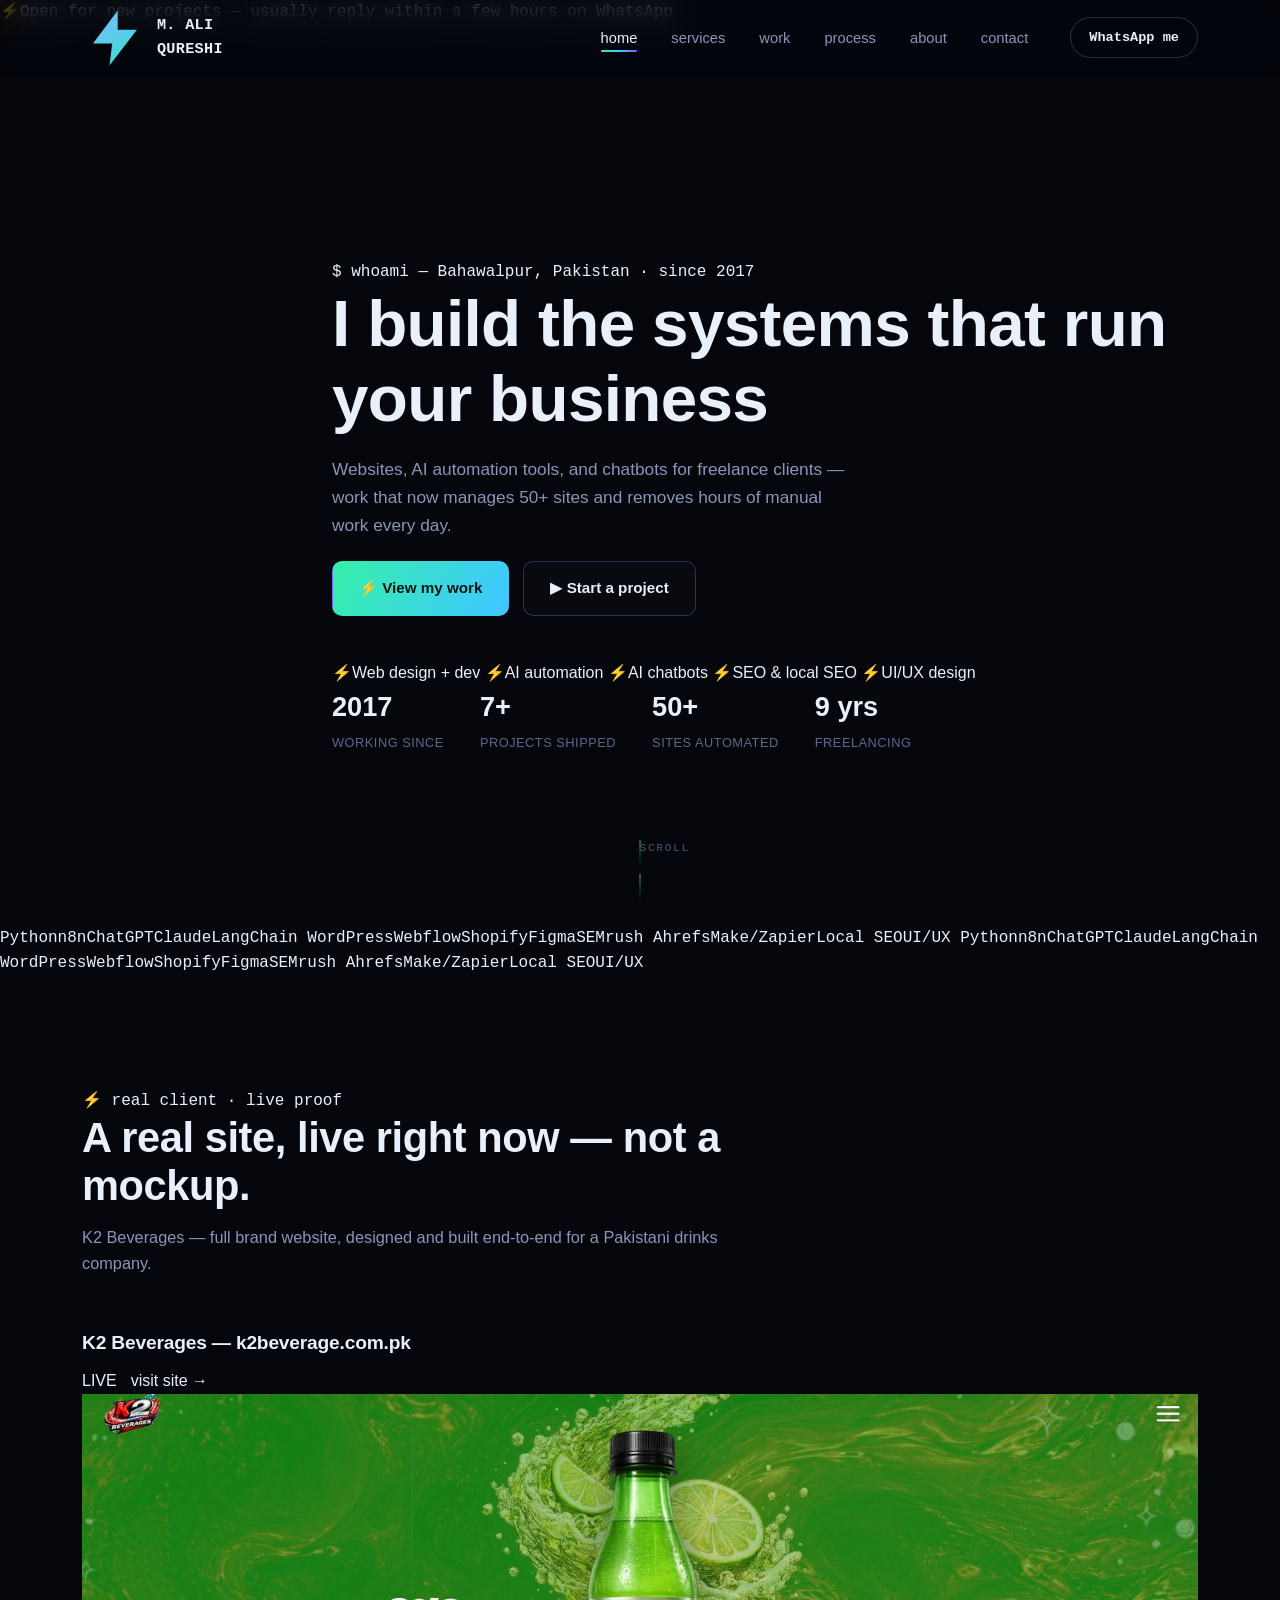
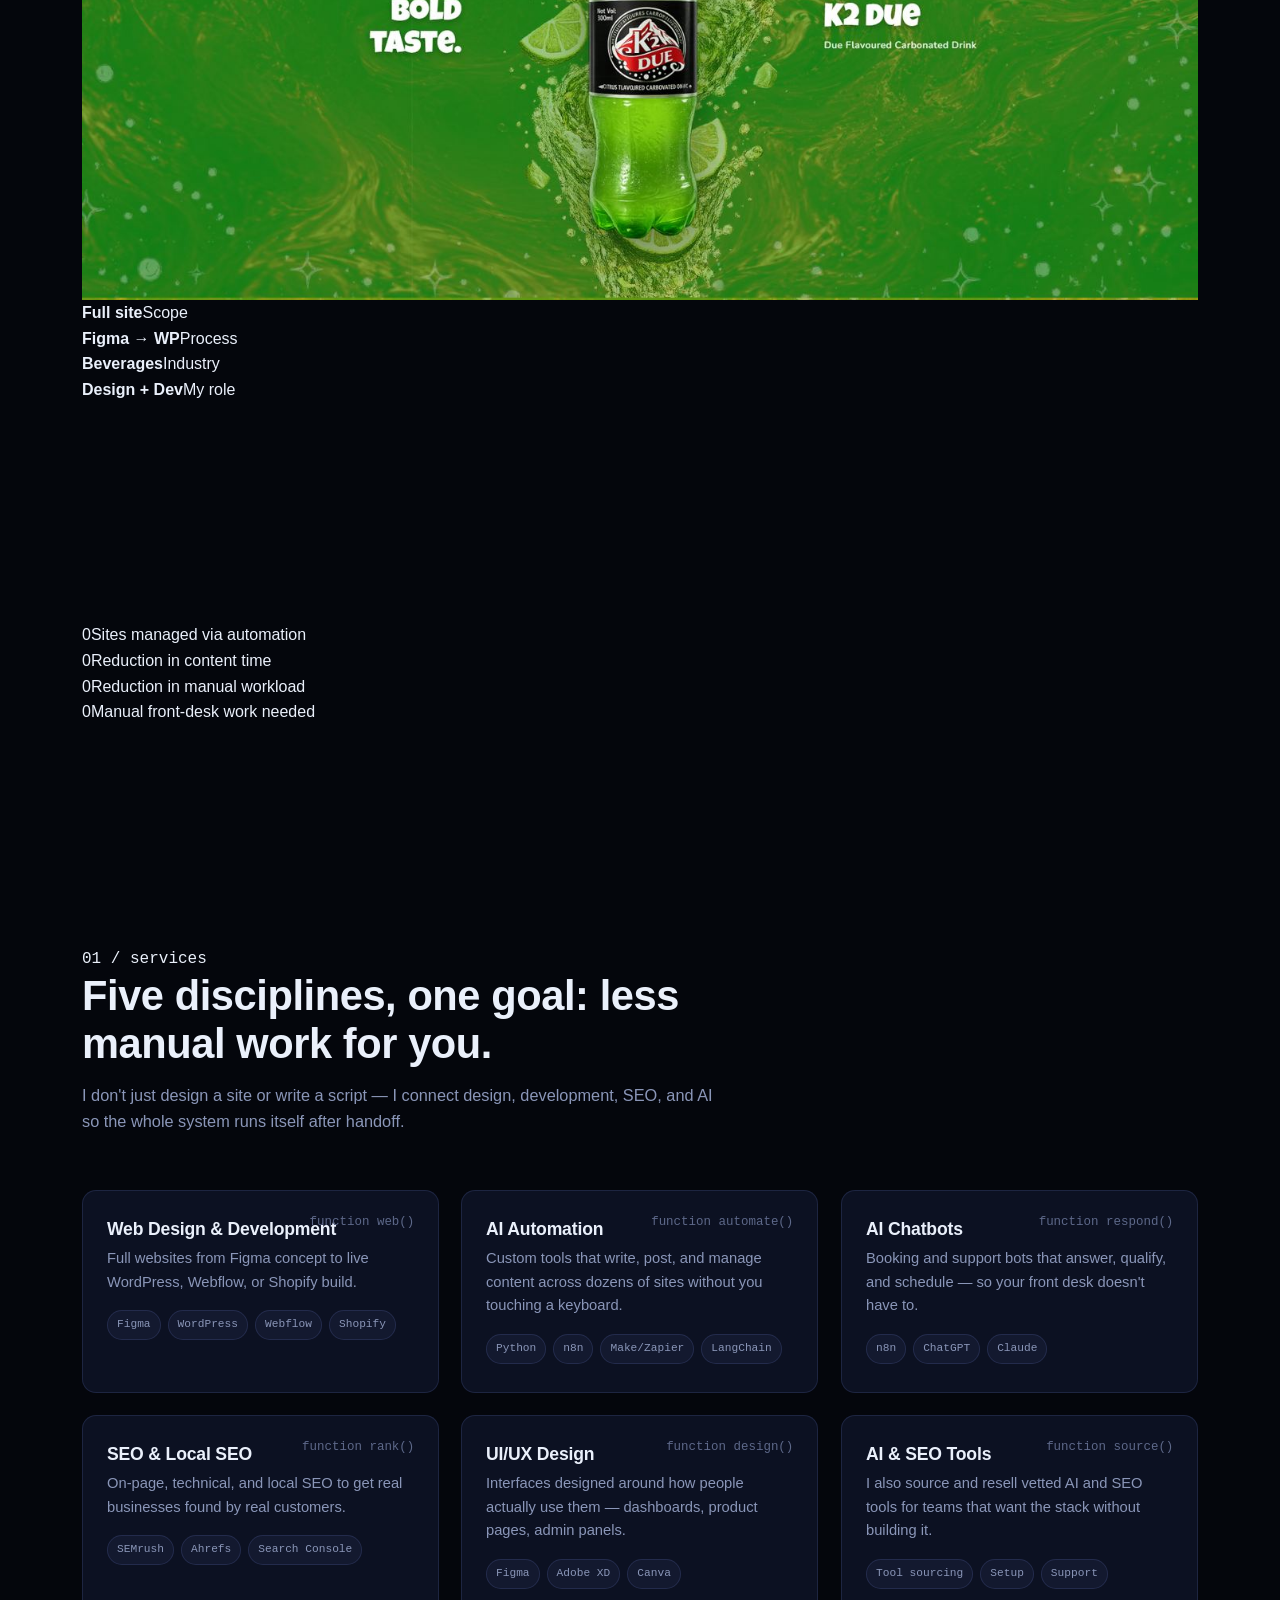
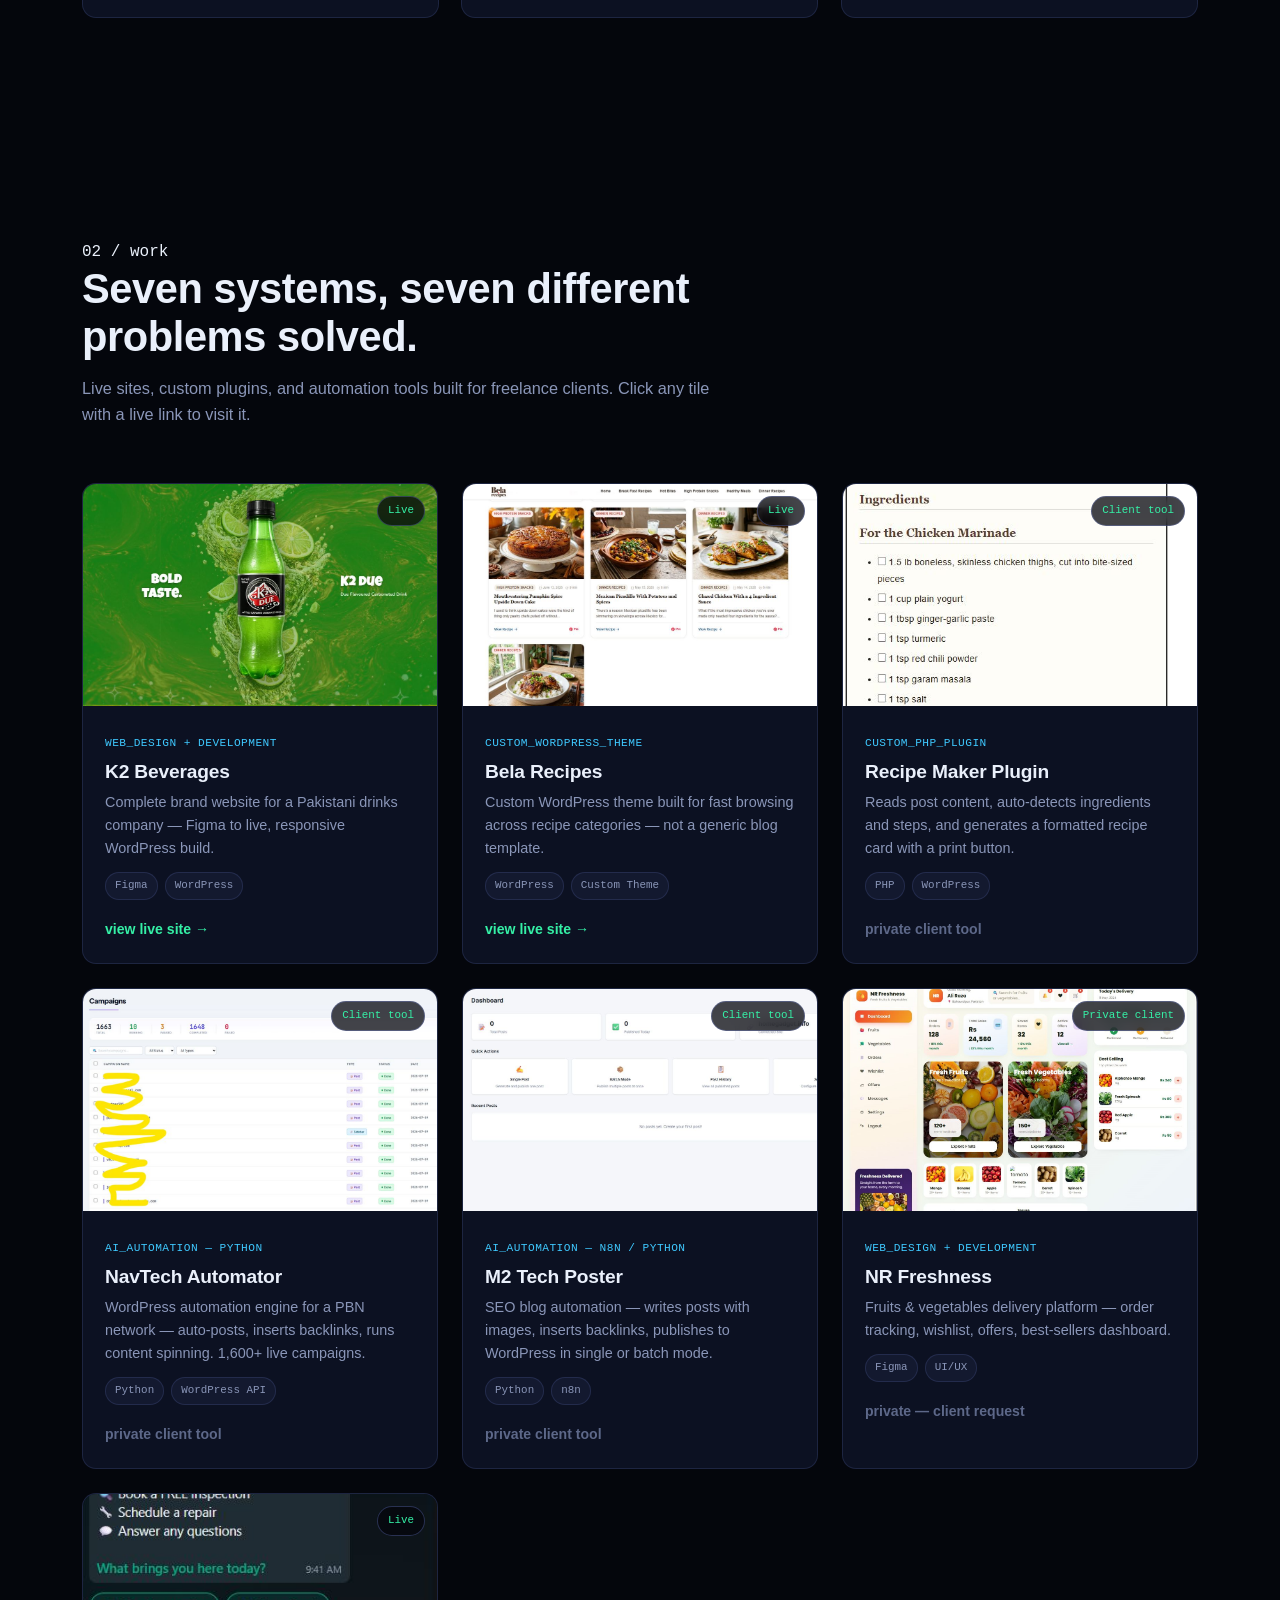
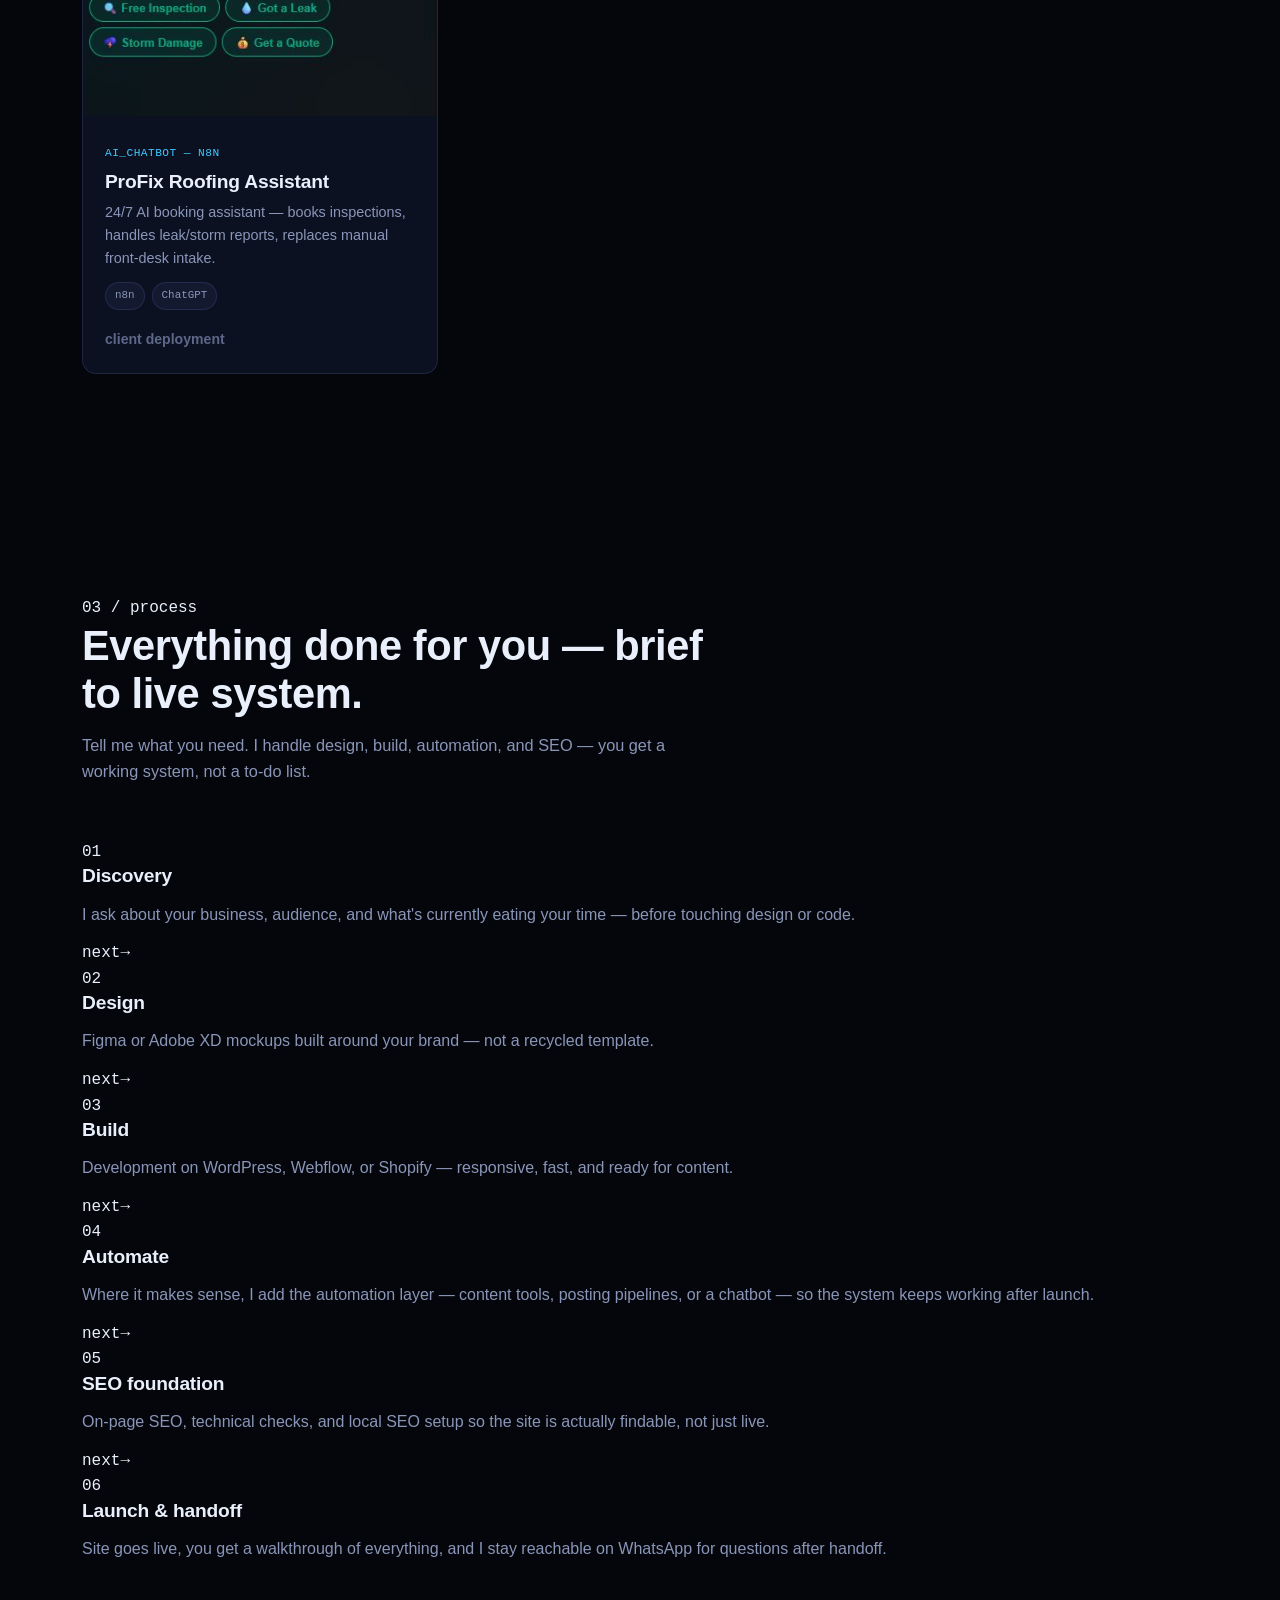
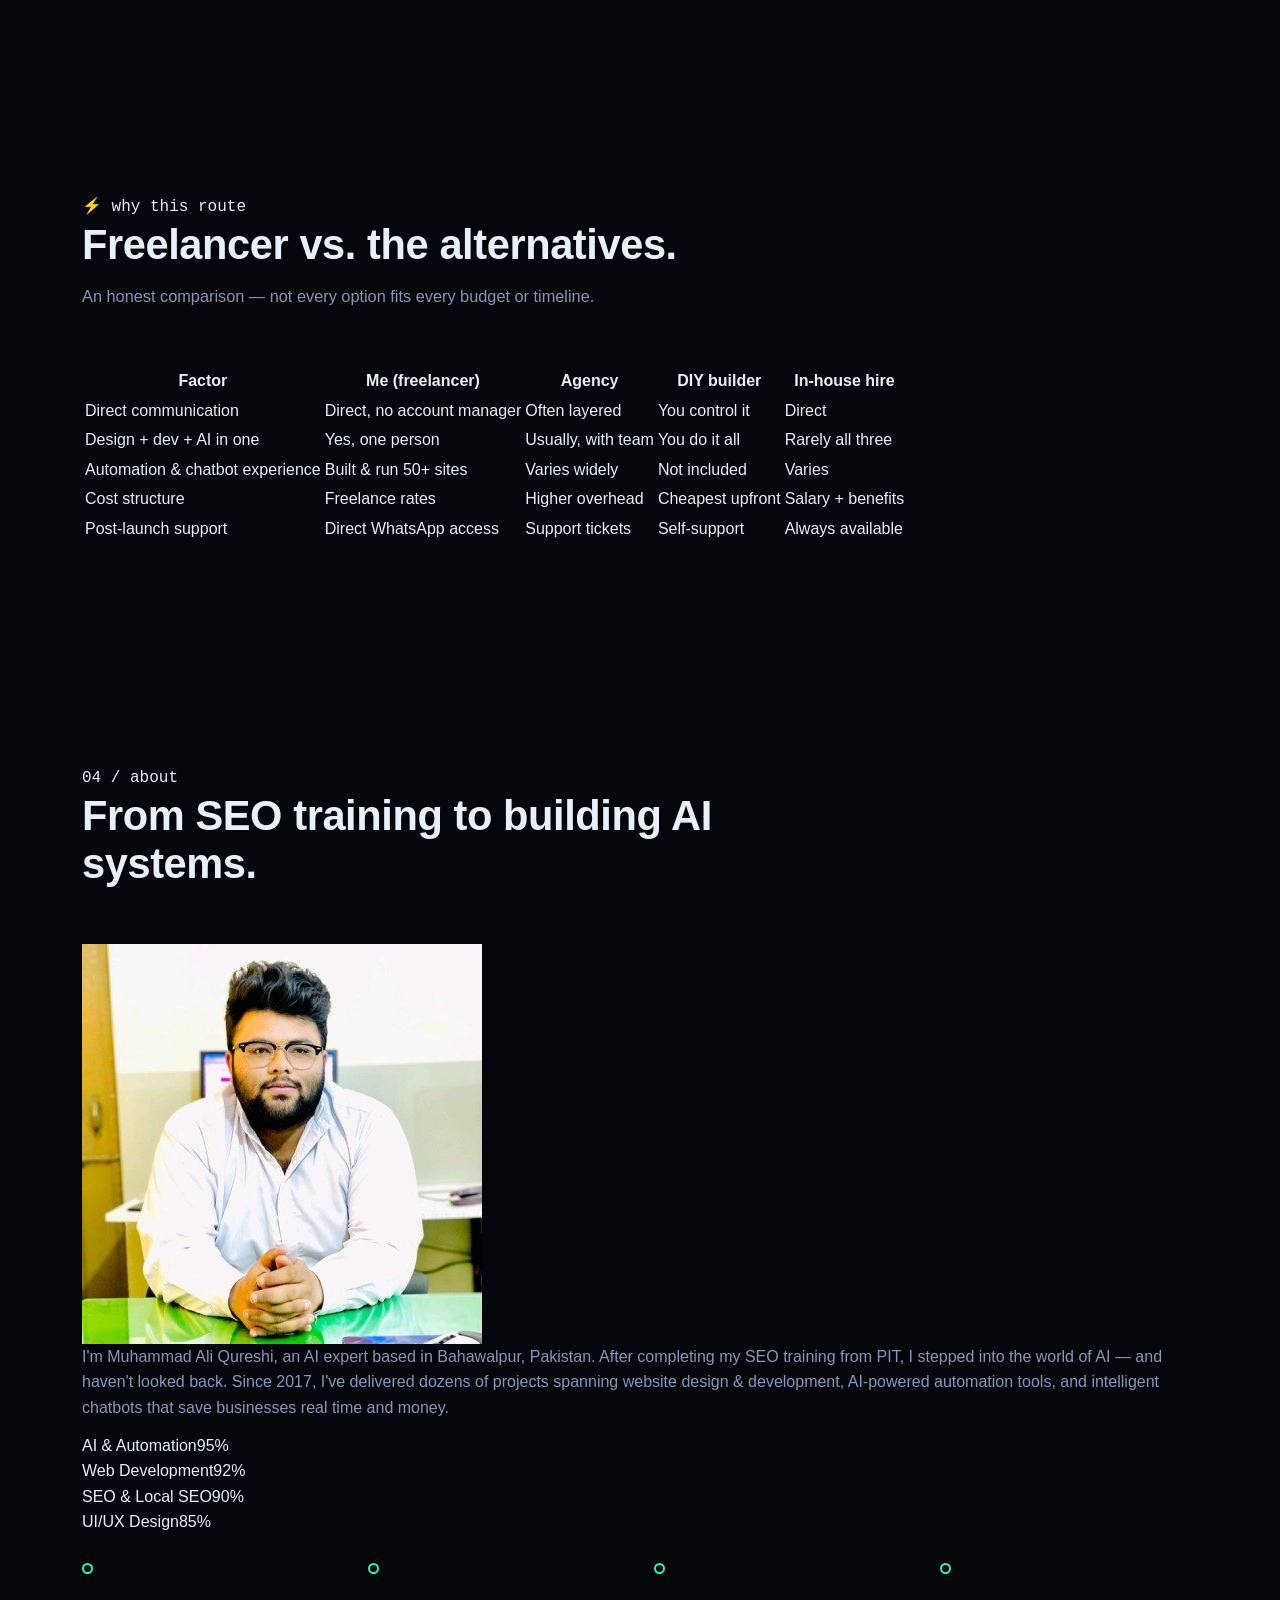
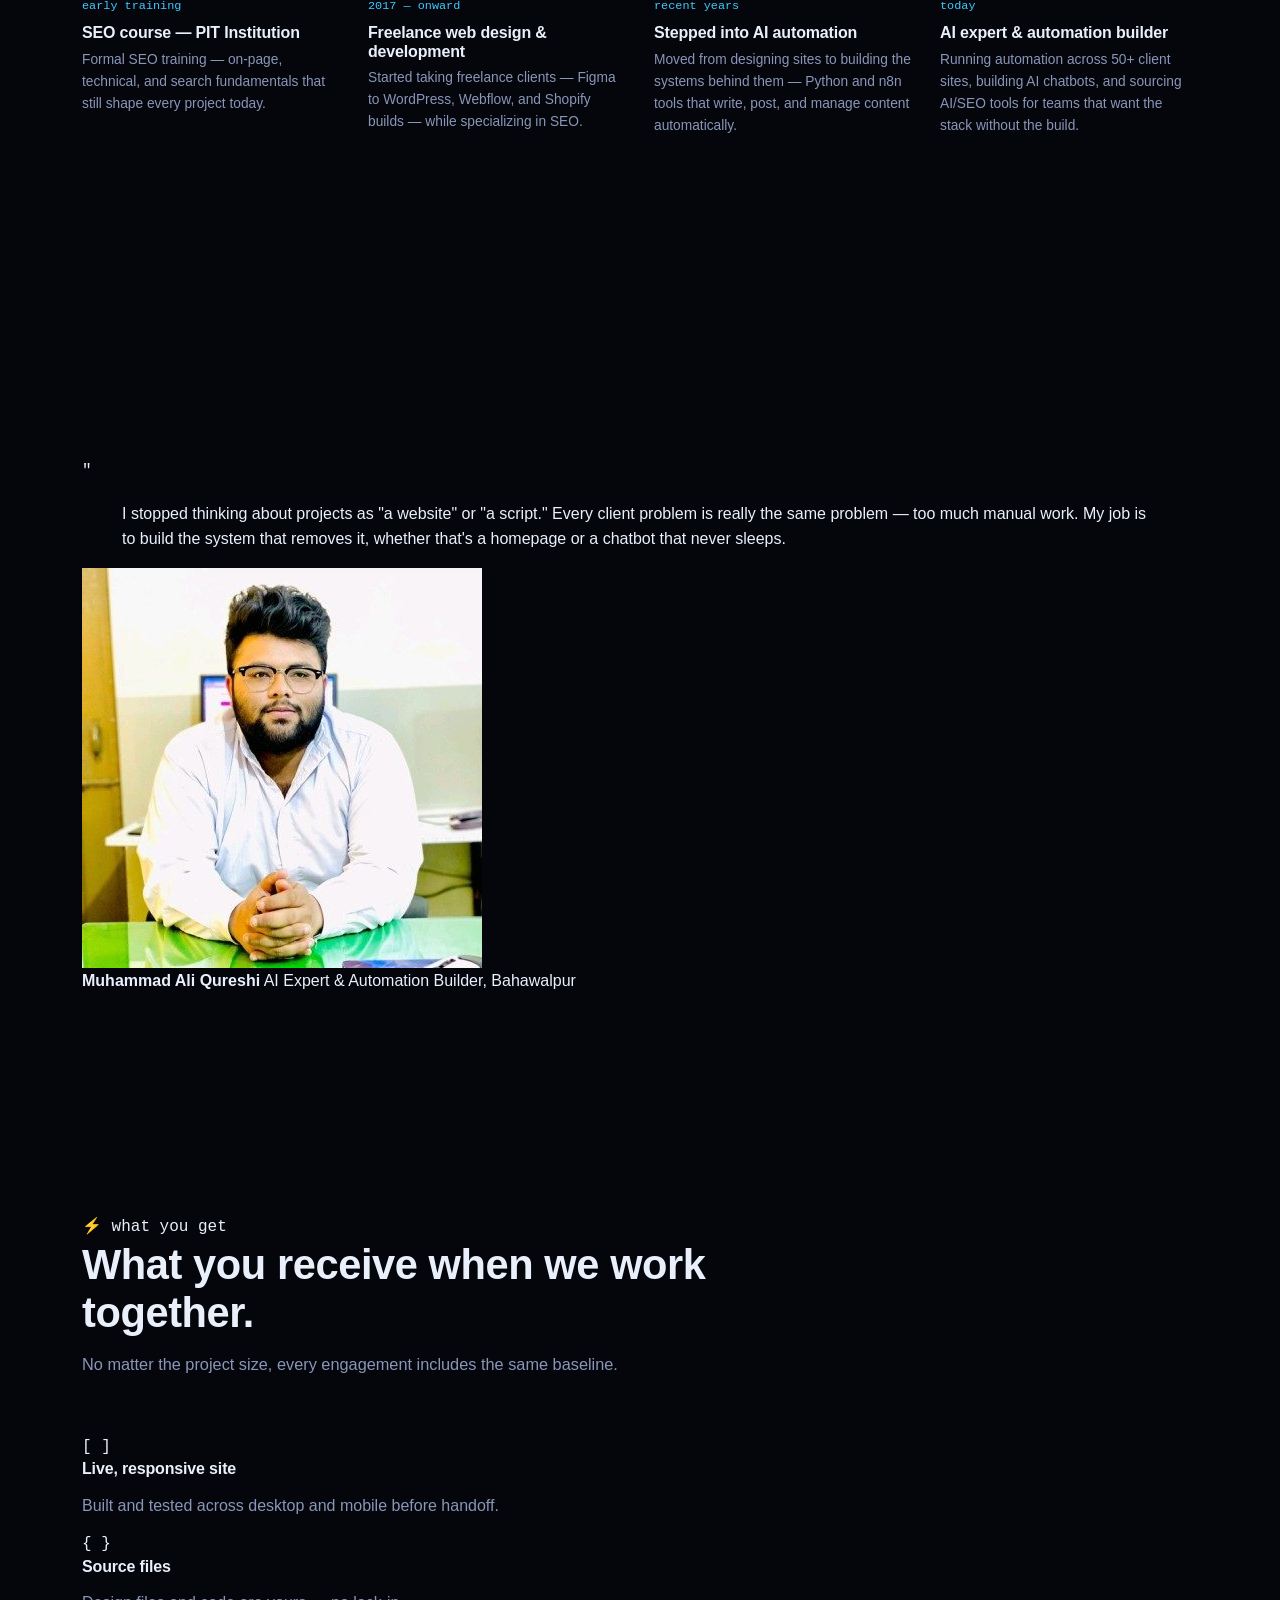
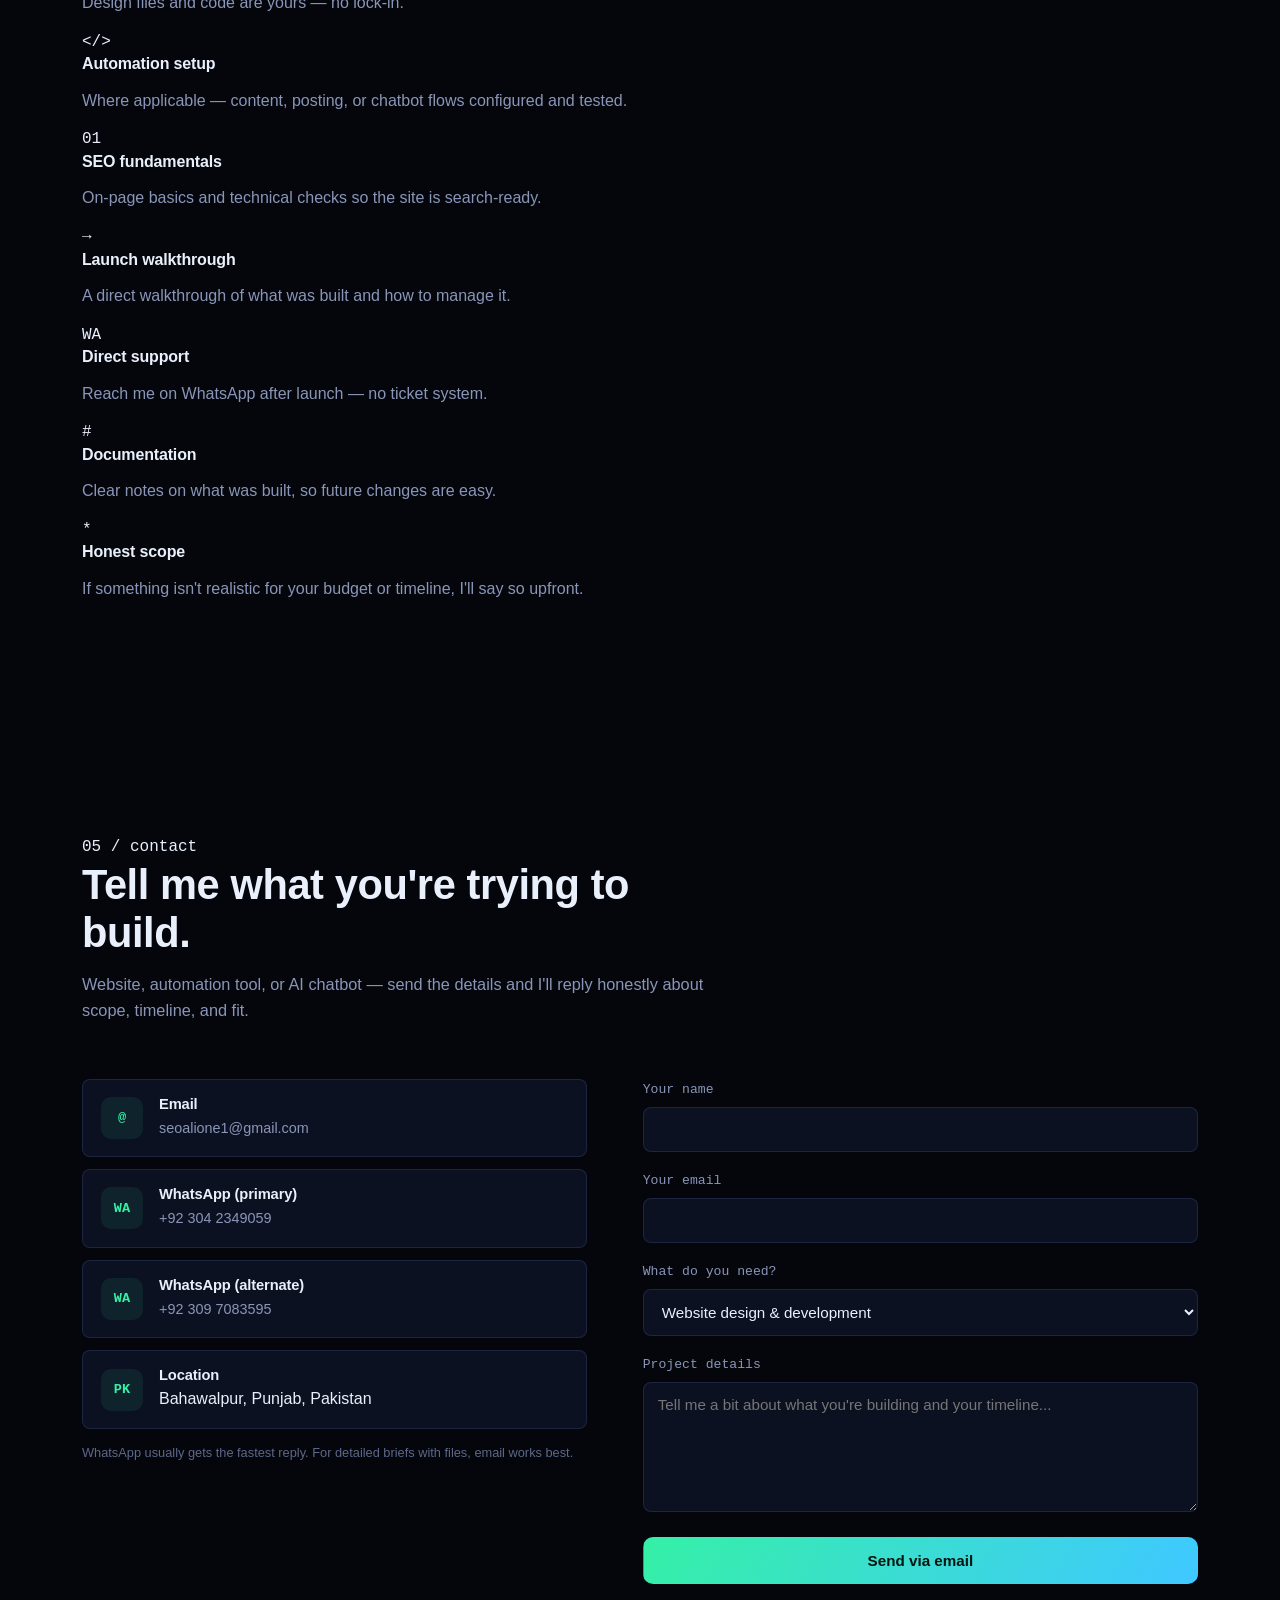
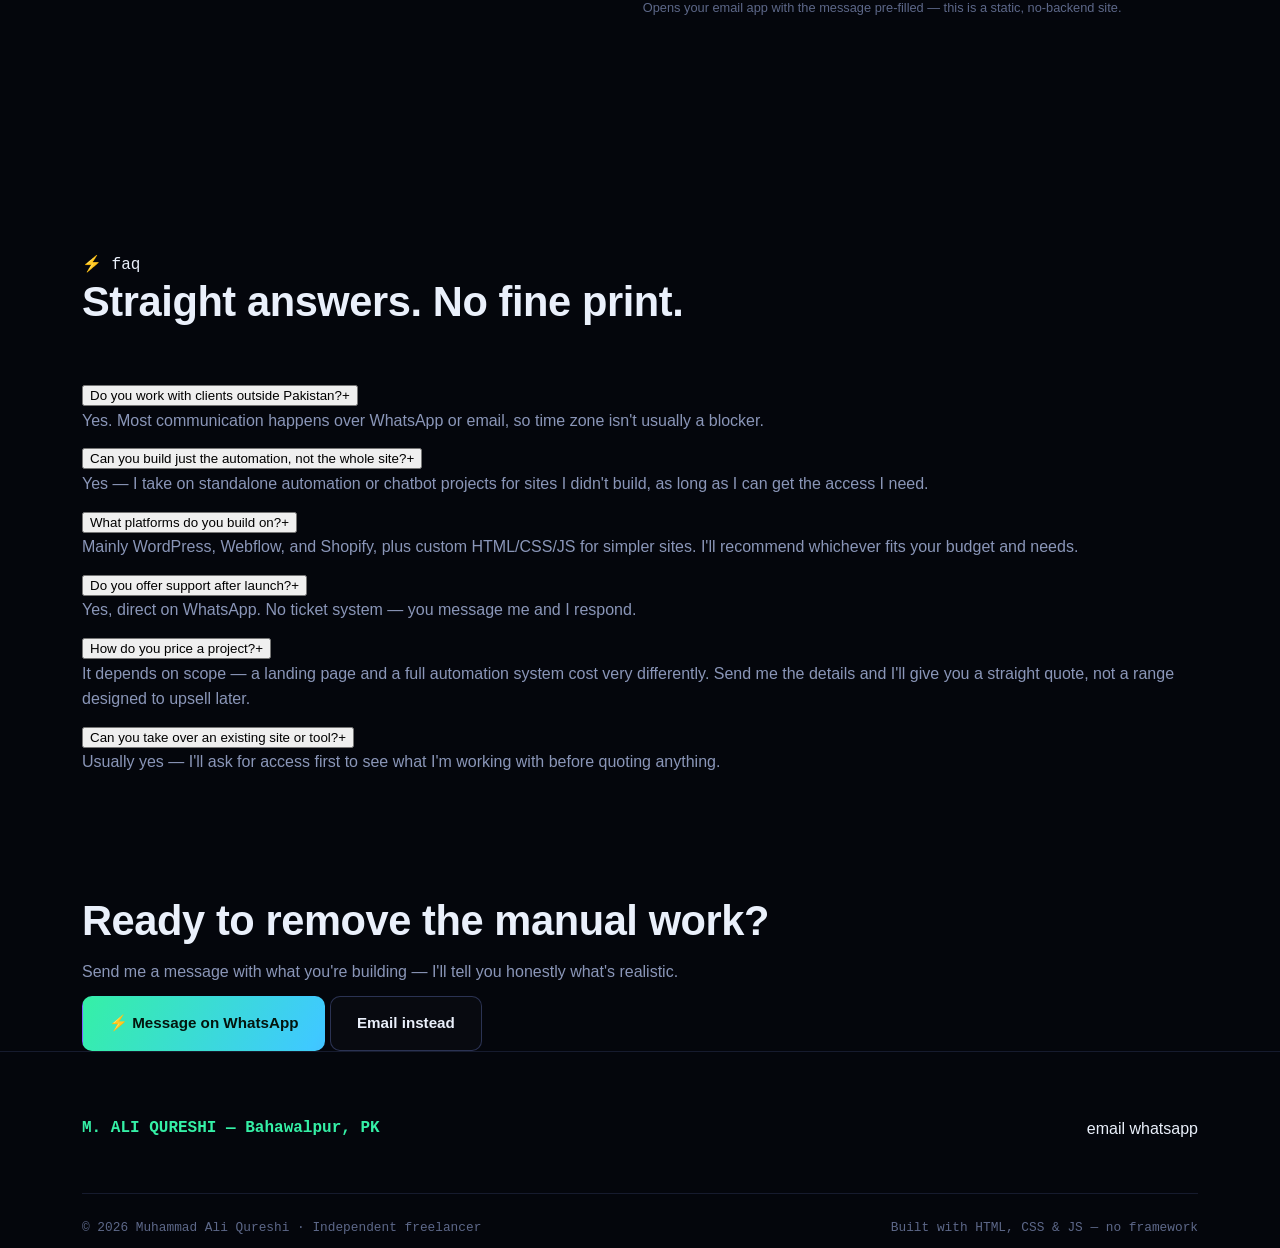
==== commit 4e800f94: "Update index.html edir" ====
--- a/index.html
+++ b/index.html
@@ -4,150 +4,171 @@
 <meta charset="UTF-8">
 <meta name="viewport" content="width=device-width, initial-scale=1.0">
 <title>Muhammad Ali Qureshi — AI Automation & Web Systems</title>
-<meta name="description" content="AI expert and web developer based in Bahawalpur, Pakistan. I build websites, automation tools, and AI chatbots that cut manual workload for real businesses.">
+<meta name="description" content="AI expert and automation builder based in Bahawalpur, Pakistan. I build websites, AI automation tools, and chatbots that cut manual workload for real businesses.">
 <link rel="preconnect" href="https://fonts.googleapis.com">
-<link rel="preconnect" href="https://fonts.gstatic.com" crossorigin>
-<link href="https://fonts.googleapis.com/css2?family=Space+Grotesk:wght@500;600;700&family=Inter:wght@400;500;600;700&family=JetBrains+Mono:wght@400;500;600;700&display=swap" rel="stylesheet">
+<link href="https://fonts.googleapis.com/css2?family=IBM+Plex+Sans:wght@400;500;600;700&family=IBM+Plex+Mono:wght@400;500;600&display=swap" rel="stylesheet">
 <link rel="stylesheet" href="css/style.css">
 </head>
 <body>
 
-<!-- Decorative fixed layers -->
-<div class="grid-overlay" aria-hidden="true"></div>
-<canvas id="net-canvas" aria-hidden="true"></canvas>
-<div class="glyph-field" id="glyph-field" aria-hidden="true"></div>
-
-<header class="site-header" id="site-header">
+<div class="announce-bar mono">
+  <span class="spark">⚡</span>Open for new projects — usually reply within a few hours on <a href="https://wa.me/923042349059" target="_blank" rel="noopener">WhatsApp</a>
+</div>
+
+<header class="site-header">
   <nav class="nav">
-    <a href="#home" class="nav-logo"><span class="dot"></span><span class="logo-txt">M.ALI<span class="logo-blink">_</span>QURESHI</span></a>
-    <ul class="nav-links" id="nav-links">
-      <li><a href="#home" data-nav="home" class="active">Home</a></li>
-      <li><a href="#services" data-nav="services">Services</a></li>
-      <li><a href="#projects" data-nav="projects">Projects</a></li>
-      <li><a href="#about" data-nav="about">About</a></li>
-      <li><a href="#contact" data-nav="contact">Contact</a></li>
+    <a href="#home" class="nav-logo">
+      <svg class="logo-mark" viewBox="0 0 24 24" fill="none" xmlns="http://www.w3.org/2000/svg">
+        <path d="M13 2L4 14H11L10 22L20 9H13L13 2Z" fill="url(#sparkGrad)"/>
+        <defs>
+          <linearGradient id="sparkGrad" x1="4" y1="2" x2="20" y2="22" gradientUnits="userSpaceOnUse">
+            <stop stop-color="#7FBBFF"/>
+            <stop offset="1" stop-color="#2FE0D0"/>
+          </linearGradient>
+        </defs>
+      </svg>
+      M. ALI QURESHI
+    </a>
+    <ul class="nav-links">
+      <li><a href="#home" data-idx="00" class="active">home</a></li>
+      <li><a href="#services" data-idx="01">services</a></li>
+      <li><a href="#work" data-idx="02">work</a></li>
+      <li><a href="#process" data-idx="03">process</a></li>
+      <li><a href="#about" data-idx="04">about</a></li>
+      <li><a href="#contact" data-idx="05">contact</a></li>
     </ul>
-    <a href="#contact" class="nav-cta">Let's talk<span class="cta-arrow">→</span></a>
-    <button class="nav-toggle" id="nav-toggle" aria-label="Toggle menu" aria-expanded="false"><span></span><span></span><span></span></button>
+    <a href="https://wa.me/923042349059" target="_blank" rel="noopener" class="nav-cta">WhatsApp me</a>
+    <button class="nav-toggle" aria-label="Toggle menu"><span></span><span></span><span></span></button>
   </nav>
 </header>
 
 <main>
 
-<!-- ============ HERO ============ -->
 <section class="hero" id="home">
-  <div class="wrap hero-wrap">
-    <div class="hero-copy">
-      <span class="eyebrow" data-reveal><span class="eyebrow-dot"></span>Bahawalpur, PK — Available for freelance work</span>
-      <h1 data-reveal>
-        <span class="line">I build the systems</span>
-        <span class="line">that run your business</span>
-        <span class="line accent-line"><span class="gradient-text">while you sleep<span class="cursor-blink">_</span></span></span>
-      </h1>
-      <p class="hero-sub" data-reveal>Since 2017 I've designed websites, built AI automation tools, and shipped chatbots for freelance clients — work that now manages <strong>50+ sites</strong> and removes hours of manual work every day.</p>
-
-      <div class="hero-role" data-reveal>
-        <span class="mono role-prefix">$ specializes_in --field=</span><span class="mono role-type" id="role-type"></span><span class="mono role-cursor">|</span>
-      </div>
-
-      <div class="hero-actions" data-reveal>
-        <a href="#projects" class="btn btn-primary"><span>View my work</span></a>
-        <a href="#contact" class="btn btn-ghost"><span>Start a project</span></a>
-      </div>
-      <div class="hero-meta" data-reveal>
-        <div><strong data-count="2017" data-plain="true">2017</strong><span>Working since</span></div>
-        <div><strong data-count="7" data-suffix="+">0</strong><span>Client projects shipped</span></div>
-        <div><strong data-count="50" data-suffix="+">0</strong><span>Sites managed via automation</span></div>
-      </div>
-    </div>
-
-    <div class="console" data-reveal>
-      <div class="console-bar">
-        <span class="cdot red"></span><span class="cdot amber"></span><span class="cdot green"></span>
-        <span class="clabel mono">automation-log — live</span>
-      </div>
-      <div class="console-body mono" id="console-log"></div>
-      <div class="console-stat-row">
-        <div class="console-stat"><span class="num">90%</span><span class="lbl">Content time cut</span></div>
-        <div class="console-stat"><span class="num">90%</span><span class="lbl">Workload reduced</span></div>
-        <div class="console-stat"><span class="num">0%</span><span class="lbl">Manual front desk</span></div>
-      </div>
-    </div>
-  </div>
-
-  <div class="scroll-cue" aria-hidden="true"><span></span>scroll</div>
-</section>
-
-<!-- ============ STATS STRIP ============ -->
-<section class="stats-strip" data-reveal>
-  <div class="wrap">
-    <div class="stat-item"><span class="num mono" data-count="50" data-suffix="+">0</span><span class="lbl">Sites managed with automation</span></div>
-    <div class="stat-item"><span class="num mono" data-count="90" data-suffix="%">0</span><span class="lbl">Reduction in content time</span></div>
-    <div class="stat-item"><span class="num mono" data-count="90" data-suffix="%">0</span><span class="lbl">Reduction in manual workload</span></div>
-    <div class="stat-item"><span class="num mono" data-count="9" data-suffix=" yrs">0</span><span class="lbl">Freelancing experience</span></div>
-  </div>
-</section>
-
-<!-- ============ SERVICES ============ -->
+  <canvas id="hero-canvas"></canvas>
+  <div class="wrap">
+    <div class="hero-terminal-tag mono">$ whoami — Bahawalpur, Pakistan · since 2017</div>
+    <h1>
+      I build the systems that run your business
+      <span class="gradient-text hero-typed"></span>
+    </h1>
+    <p class="hero-sub">Websites, AI automation tools, and chatbots for freelance clients — work that now manages 50+ sites and removes hours of manual work every day.</p>
+
+    <div class="hero-actions">
+      <a href="#work" class="btn btn-primary">⚡ View my work</a>
+      <a href="#contact" class="btn btn-ghost">▶ Start a project</a>
+    </div>
+
+    <div class="hero-pills">
+      <span class="hero-pill"><span class="spark">⚡</span>Web design + dev</span>
+      <span class="hero-pill"><span class="spark">⚡</span>AI automation</span>
+      <span class="hero-pill"><span class="spark">⚡</span>AI chatbots</span>
+      <span class="hero-pill"><span class="spark">⚡</span>SEO &amp; local SEO</span>
+      <span class="hero-pill"><span class="spark">⚡</span>UI/UX design</span>
+    </div>
+
+    <div class="hero-meta">
+      <div><strong>2017</strong><span>Working since</span></div>
+      <div><strong>7+</strong><span>Projects shipped</span></div>
+      <div><strong>50+</strong><span>Sites automated</span></div>
+      <div><strong>9 yrs</strong><span>Freelancing</span></div>
+    </div>
+  </div>
+  <div class="scroll-cue"><span>scroll</span><span class="chev"></span></div>
+</section>
+
+<div class="ticker-band">
+  <div class="ticker-track mono">
+    <span>Python</span><span>n8n</span><span>ChatGPT</span><span>Claude</span><span>LangChain</span>
+    <span>WordPress</span><span>Webflow</span><span>Shopify</span><span>Figma</span><span>SEMrush</span>
+    <span>Ahrefs</span><span>Make/Zapier</span><span>Local SEO</span><span>UI/UX</span>
+    <span>Python</span><span>n8n</span><span>ChatGPT</span><span>Claude</span><span>LangChain</span>
+    <span>WordPress</span><span>Webflow</span><span>Shopify</span><span>Figma</span><span>SEMrush</span>
+    <span>Ahrefs</span><span>Make/Zapier</span><span>Local SEO</span><span>UI/UX</span>
+  </div>
+</div>
+
+<section class="section reveal">
+  <div class="wrap">
+    <div class="section-head">
+      <span class="idx-tag mono">⚡ real client · live proof</span>
+      <h2>A real site, live right now — not a mockup.</h2>
+      <p>K2 Beverages — full brand website, designed and built end-to-end for a Pakistani drinks company.</p>
+    </div>
+
+    <div class="proof-panel">
+      <div class="proof-top">
+        <h3>K2 Beverages — k2beverage.com.pk</h3>
+        <div style="display:flex; align-items:center; gap:14px;">
+          <span class="tag">LIVE</span>
+          <a href="https://k2beverage.com.pk/" target="_blank" rel="noopener" class="proof-link">visit site →</a>
+        </div>
+      </div>
+      <div class="proof-image">
+        <img src="images/projects/k2-beverages.jpg" alt="K2 Beverages live website — K2 Due citrus carbonated drink hero section">
+      </div>
+      <div class="proof-stats">
+        <div><strong>Full site</strong><span>Scope</span></div>
+        <div><strong>Figma → WP</strong><span>Process</span></div>
+        <div><strong>Beverages</strong><span>Industry</span></div>
+        <div><strong>Design + Dev</strong><span>My role</span></div>
+      </div>
+    </div>
+  </div>
+</section>
+
+<section class="section reveal">
+  <div class="wrap">
+    <div class="stats-grid">
+      <div class="stat-block"><span class="num" data-count="50" data-suffix="+">0</span><span class="lbl">Sites managed via automation</span></div>
+      <div class="stat-block"><span class="num" data-count="90" data-suffix="%">0</span><span class="lbl">Reduction in content time</span></div>
+      <div class="stat-block"><span class="num" data-count="90" data-suffix="%">0</span><span class="lbl">Reduction in manual workload</span></div>
+      <div class="stat-block"><span class="num" data-count="0" data-suffix="%">0</span><span class="lbl">Manual front-desk work needed</span></div>
+    </div>
+  </div>
+</section>
+
 <section class="section" id="services">
   <div class="wrap">
-    <div class="section-head" data-reveal>
-      <span class="eyebrow mono">// 01 — what i do</span>
-      <h2>Five disciplines, one goal: <span class="gradient-text">less manual work</span> for you.</h2>
+    <div class="section-head reveal">
+      <span class="idx-tag mono">01 / services</span>
+      <h2>Five disciplines, one goal: less manual work for you.</h2>
       <p>I don't just design a site or write a script — I connect design, development, SEO, and AI so the whole system runs itself after handoff.</p>
     </div>
 
-    <div class="services-grid">
-      <div class="service-card" data-reveal data-tilt>
-        <span class="idx mono">01</span>
-        <div class="card-icon" aria-hidden="true">
-          <svg viewBox="0 0 24 24" fill="none"><path d="M4 6h16M4 12h10M4 18h16" stroke="currentColor" stroke-width="1.6" stroke-linecap="round"/></svg>
-        </div>
+    <div class="services-grid reveal">
+      <div class="service-card">
+        <span class="idx mono">function web()</span>
         <h3>Web Design &amp; Development</h3>
         <p>Full websites from Figma concept to live WordPress, Webflow, or Shopify build.</p>
         <div class="tools"><span>Figma</span><span>WordPress</span><span>Webflow</span><span>Shopify</span></div>
       </div>
-      <div class="service-card" data-reveal data-tilt>
-        <span class="idx mono">02</span>
-        <div class="card-icon" aria-hidden="true">
-          <svg viewBox="0 0 24 24" fill="none"><path d="M12 3v3M12 18v3M3 12h3M18 12h3M5.6 5.6l2.1 2.1M16.3 16.3l2.1 2.1M5.6 18.4l2.1-2.1M16.3 7.7l2.1-2.1" stroke="currentColor" stroke-width="1.6" stroke-linecap="round"/><circle cx="12" cy="12" r="3.4" stroke="currentColor" stroke-width="1.6"/></svg>
-        </div>
+      <div class="service-card">
+        <span class="idx mono">function automate()</span>
         <h3>AI Automation</h3>
         <p>Custom tools that write, post, and manage content across dozens of sites without you touching a keyboard.</p>
         <div class="tools"><span>Python</span><span>n8n</span><span>Make/Zapier</span><span>LangChain</span></div>
       </div>
-      <div class="service-card" data-reveal data-tilt>
-        <span class="idx mono">03</span>
-        <div class="card-icon" aria-hidden="true">
-          <svg viewBox="0 0 24 24" fill="none"><rect x="4" y="5" width="16" height="12" rx="2" stroke="currentColor" stroke-width="1.6"/><path d="M8 21h8M9 9h.01M15 9h.01M8.5 13.2c1 .9 2 1.3 3.5 1.3s2.5-.4 3.5-1.3" stroke="currentColor" stroke-width="1.6" stroke-linecap="round"/></svg>
-        </div>
+      <div class="service-card">
+        <span class="idx mono">function respond()</span>
         <h3>AI Chatbots</h3>
         <p>Booking and support bots that answer, qualify, and schedule — so your front desk doesn't have to.</p>
         <div class="tools"><span>n8n</span><span>ChatGPT</span><span>Claude</span></div>
       </div>
-      <div class="service-card" data-reveal data-tilt>
-        <span class="idx mono">04</span>
-        <div class="card-icon" aria-hidden="true">
-          <svg viewBox="0 0 24 24" fill="none"><circle cx="11" cy="11" r="6.5" stroke="currentColor" stroke-width="1.6"/><path d="M20 20l-4-4" stroke="currentColor" stroke-width="1.6" stroke-linecap="round"/></svg>
-        </div>
+      <div class="service-card">
+        <span class="idx mono">function rank()</span>
         <h3>SEO &amp; Local SEO</h3>
         <p>On-page, technical, and local SEO to get real businesses found by real customers.</p>
         <div class="tools"><span>SEMrush</span><span>Ahrefs</span><span>Search Console</span></div>
       </div>
-      <div class="service-card" data-reveal data-tilt>
-        <span class="idx mono">05</span>
-        <div class="card-icon" aria-hidden="true">
-          <svg viewBox="0 0 24 24" fill="none"><rect x="3.5" y="4" width="17" height="12" rx="1.6" stroke="currentColor" stroke-width="1.6"/><path d="M8 20h8M12 16v4" stroke="currentColor" stroke-width="1.6" stroke-linecap="round"/></svg>
-        </div>
+      <div class="service-card">
+        <span class="idx mono">function design()</span>
         <h3>UI/UX Design</h3>
         <p>Interfaces designed around how people actually use them — dashboards, product pages, admin panels.</p>
         <div class="tools"><span>Figma</span><span>Adobe XD</span><span>Canva</span></div>
       </div>
-      <div class="service-card" data-reveal data-tilt>
-        <span class="idx mono">06</span>
-        <div class="card-icon" aria-hidden="true">
-          <svg viewBox="0 0 24 24" fill="none"><path d="M12 2l2.4 5.6L20 10l-5.6 2.4L12 18l-2.4-5.6L4 10l5.6-2.4L12 2z" stroke="currentColor" stroke-width="1.4" stroke-linejoin="round"/></svg>
-        </div>
+      <div class="service-card">
+        <span class="idx mono">function source()</span>
         <h3>AI &amp; SEO Tools</h3>
         <p>I also source and resell vetted AI and SEO tools for teams that want the stack without building it.</p>
         <div class="tools"><span>Tool sourcing</span><span>Setup</span><span>Support</span></div>
@@ -156,229 +177,400 @@
   </div>
 </section>
 
-<!-- ============ TECH MARQUEE ============ -->
-<div class="marquee" aria-hidden="true">
-  <div class="marquee-track">
-    <span>Python</span><span>·</span><span>n8n</span><span>·</span><span>LangChain</span><span>·</span><span>WordPress</span><span>·</span><span>Webflow</span><span>·</span><span>Shopify</span><span>·</span><span>Figma</span><span>·</span><span>ChatGPT</span><span>·</span><span>Claude</span><span>·</span><span>SEMrush</span><span>·</span><span>Ahrefs</span><span>·</span>
-    <span>Python</span><span>·</span><span>n8n</span><span>·</span><span>LangChain</span><span>·</span><span>WordPress</span><span>·</span><span>Webflow</span><span>·</span><span>Shopify</span><span>·</span><span>Figma</span><span>·</span><span>ChatGPT</span><span>·</span><span>Claude</span><span>·</span><span>SEMrush</span><span>·</span><span>Ahrefs</span><span>·</span>
-  </div>
-</div>
-
-<!-- ============ PROJECTS ============ -->
-<section class="section section-alt" id="projects">
-  <div class="wrap">
-    <div class="section-head" data-reveal>
-      <span class="eyebrow mono">// 02 — selected work</span>
-      <h2>Seven systems, <span class="gradient-text">seven different problems</span> solved.</h2>
-      <p>Live sites, custom plugins, and automation tools built for freelance clients across e-commerce, content, and services.</p>
-    </div>
-
-    <div class="projects-grid">
-
-      <div class="project-card" data-reveal data-tilt>
+<section class="section" id="work" style="background:var(--bg-2);">
+  <div class="wrap">
+    <div class="section-head reveal">
+      <span class="idx-tag mono">02 / work</span>
+      <h2>Seven systems, seven different problems solved.</h2>
+      <p>Live sites, custom plugins, and automation tools built for freelance clients. Click any tile with a live link to visit it.</p>
+    </div>
+
+    <div class="projects-grid reveal">
+
+      <div class="project-card">
         <div class="project-thumb">
-          <img src="images/projects/k2-beverages.jpg" alt="K2 Beverages website hero section, green citrus soda bottle" loading="lazy">
+          <img src="images/projects/k2-beverages.jpg" alt="K2 Beverages website hero section">
           <span class="project-status">Live</span>
-          <div class="scan-line"></div>
         </div>
         <div class="project-body">
-          <span class="project-cat mono">Web Design + Development</span>
+          <span class="project-cat mono">web_design + development</span>
           <h3>K2 Beverages</h3>
-          <p>Complete brand website design and build for a Pakistani beverage company — from Figma to live launch.</p>
-          <div class="project-tech"><span>Figma</span><span>WordPress</span><span>HTML/CSS/JS</span></div>
-          <a href="https://k2beverage.com.pk/" target="_blank" rel="noopener" class="project-link">View live site <span class="arrow">→</span></a>
-        </div>
-      </div>
-
-      <div class="project-card" data-reveal data-tilt>
+          <p>Complete brand website for a Pakistani drinks company — Figma to live, responsive WordPress build.</p>
+          <div class="project-tech"><span>Figma</span><span>WordPress</span></div>
+          <a href="https://k2beverage.com.pk/" target="_blank" rel="noopener" class="project-link">view live site →</a>
+        </div>
+      </div>
+
+      <div class="project-card">
         <div class="project-thumb">
-          <img src="images/projects/bela-recipes-grid.jpg" alt="Bela Recipes custom WordPress theme showing recipe grid" loading="lazy">
+          <img src="images/projects/bela-recipes-grid.jpg" alt="Bela Recipes custom WordPress theme">
           <span class="project-status">Live</span>
-          <div class="scan-line"></div>
         </div>
         <div class="project-body">
-          <span class="project-cat mono">Custom WordPress Theme</span>
+          <span class="project-cat mono">custom_wordpress_theme</span>
           <h3>Bela Recipes</h3>
-          <p>A custom-built WordPress theme for a recipe blog, designed for fast browsing across categories — built around recipe content, not a generic blog template.</p>
+          <p>Custom WordPress theme built for fast browsing across recipe categories — not a generic blog template.</p>
           <div class="project-tech"><span>WordPress</span><span>Custom Theme</span></div>
-          <a href="https://belarecipes.com/" target="_blank" rel="noopener" class="project-link">View live site <span class="arrow">→</span></a>
-        </div>
-      </div>
-
-      <div class="project-card" data-reveal data-tilt>
+          <a href="https://belarecipes.com/" target="_blank" rel="noopener" class="project-link">view live site →</a>
+        </div>
+      </div>
+
+      <div class="project-card">
         <div class="project-thumb">
-          <img src="images/projects/recipe-card.jpg" alt="Auto-generated recipe card plugin output showing ingredients and prep time" loading="lazy">
+          <img src="images/projects/recipe-card.jpg" alt="Auto-generated recipe card plugin output">
           <span class="project-status">Client tool</span>
-          <div class="scan-line"></div>
         </div>
         <div class="project-body">
-          <span class="project-cat mono">Custom PHP Plugin</span>
+          <span class="project-cat mono">custom_php_plugin</span>
           <h3>Recipe Maker Plugin</h3>
-          <p>Reads a post's content, auto-detects ingredients and steps, and generates a formatted recipe card — prep time, servings, print button, no manual formatting.</p>
+          <p>Reads post content, auto-detects ingredients and steps, and generates a formatted recipe card with a print button.</p>
           <div class="project-tech"><span>PHP</span><span>WordPress</span></div>
-          <span class="project-link disabled">Private client tool</span>
-        </div>
-      </div>
-
-      <div class="project-card" data-reveal data-tilt>
+          <span class="project-link disabled">private client tool</span>
+        </div>
+      </div>
+
+      <div class="project-card">
         <div class="project-thumb">
-          <img src="images/projects/navtech-automator.jpg" alt="NavTech Automator dashboard showing 1663 campaigns" loading="lazy">
+          <img src="images/projects/navtech-automator.jpg" alt="NavTech Automator campaign dashboard">
           <span class="project-status">Client tool</span>
-          <div class="scan-line"></div>
         </div>
         <div class="project-body">
-          <span class="project-cat mono">AI Automation — Python</span>
+          <span class="project-cat mono">ai_automation — python</span>
           <h3>NavTech Automator</h3>
-          <p>WordPress automation engine for a client's PBN network — auto-posts content, inserts backlinks, and runs a content spin-rewriter across 1,600+ campaigns.</p>
-          <div class="project-tech"><span>Python</span><span>WordPress API</span><span>Automation</span></div>
-          <span class="project-link disabled">Private client tool</span>
-        </div>
-      </div>
-
-      <div class="project-card" data-reveal data-tilt>
+          <p>WordPress automation engine for a PBN network — auto-posts, inserts backlinks, runs content spinning. 1,600+ live campaigns.</p>
+          <div class="project-tech"><span>Python</span><span>WordPress API</span></div>
+          <span class="project-link disabled">private client tool</span>
+        </div>
+      </div>
+
+      <div class="project-card">
         <div class="project-thumb">
-          <img src="images/projects/m2-dashboard.jpg" alt="M2 Tech Poster automation dashboard connected to homegadget.info" loading="lazy">
+          <img src="images/projects/m2-dashboard.jpg" alt="M2 Tech Poster automation dashboard">
           <span class="project-status">Client tool</span>
-          <div class="scan-line"></div>
         </div>
         <div class="project-body">
-          <span class="project-cat mono">AI Automation — n8n / Python</span>
+          <span class="project-cat mono">ai_automation — n8n / python</span>
           <h3>M2 Tech Poster</h3>
-          <p>SEO blog automation for client "M2 Tech" — writes full posts with images, inserts backlinks, and publishes to WordPress in single or batch mode.</p>
-          <div class="project-tech"><span>Python</span><span>n8n</span><span>WordPress API</span></div>
-          <span class="project-link disabled">Private client tool</span>
-        </div>
-      </div>
-
-      <div class="project-card" data-reveal data-tilt>
+          <p>SEO blog automation — writes posts with images, inserts backlinks, publishes to WordPress in single or batch mode.</p>
+          <div class="project-tech"><span>Python</span><span>n8n</span></div>
+          <span class="project-link disabled">private client tool</span>
+        </div>
+      </div>
+
+      <div class="project-card">
         <div class="project-thumb">
-          <img src="images/projects/nr-freshness.jpg" alt="NR Freshness fruit and vegetable delivery dashboard for Bahawalpur" loading="lazy">
+          <img src="images/projects/nr-freshness.jpg" alt="NR Freshness delivery dashboard">
           <span class="project-status">Private client</span>
-          <div class="scan-line"></div>
         </div>
         <div class="project-body">
-          <span class="project-cat mono">Web Design + Development</span>
+          <span class="project-cat mono">web_design + development</span>
           <h3>NR Freshness</h3>
-          <p>Full design and development of a fruits &amp; vegetables delivery platform — order tracking, wishlist, offers, and a best-sellers dashboard.</p>
-          <div class="project-tech"><span>Figma</span><span>UI/UX</span><span>Web Development</span></div>
-          <span class="project-link disabled">Private — client request</span>
-        </div>
-      </div>
-
-      <div class="project-card" data-reveal data-tilt>
+          <p>Fruits &amp; vegetables delivery platform — order tracking, wishlist, offers, best-sellers dashboard.</p>
+          <div class="project-tech"><span>Figma</span><span>UI/UX</span></div>
+          <span class="project-link disabled">private — client request</span>
+        </div>
+      </div>
+
+      <div class="project-card">
         <div class="project-thumb">
-          <img src="images/projects/profix-chatbot.jpg" alt="ProFix Roofing AI chatbot booking assistant conversation" loading="lazy">
+          <img src="images/projects/profix-chatbot.jpg" alt="ProFix Roofing AI chatbot">
           <span class="project-status">Live</span>
-          <div class="scan-line"></div>
         </div>
         <div class="project-body">
-          <span class="project-cat mono">AI Chatbot — n8n</span>
+          <span class="project-cat mono">ai_chatbot — n8n</span>
           <h3>ProFix Roofing Assistant</h3>
-          <p>A 24/7 booking chatbot that qualifies leads, books free inspections, and answers questions — no front-desk staff required.</p>
-          <div class="project-tech"><span>n8n</span><span>ChatGPT</span><span>Chat Widget</span></div>
-          <span class="project-link disabled">Client deployment</span>
-        </div>
-      </div>
-
-    </div>
-  </div>
-</section>
-
-<!-- ============ ABOUT ============ -->
+          <p>24/7 AI booking assistant — books inspections, handles leak/storm reports, replaces manual front-desk intake.</p>
+          <div class="project-tech"><span>n8n</span><span>ChatGPT</span></div>
+          <span class="project-link disabled">client deployment</span>
+        </div>
+      </div>
+
+    </div>
+  </div>
+</section>
+
+<section class="section" id="process">
+  <div class="wrap">
+    <div class="section-head reveal">
+      <span class="idx-tag mono">03 / process</span>
+      <h2>Everything done for you — brief to live system.</h2>
+      <p>Tell me what you need. I handle design, build, automation, and SEO — you get a working system, not a to-do list.</p>
+    </div>
+
+    <div class="stage-list reveal">
+      <div class="stage-row">
+        <div class="stage-num mono">01</div>
+        <div class="stage-content">
+          <h3>Discovery</h3>
+          <p>I ask about your business, audience, and what's currently eating your time — before touching design or code.</p>
+          <span class="stage-next mono">next<span class="arrow">→</span></span>
+        </div>
+      </div>
+      <div class="stage-row">
+        <div class="stage-num mono">02</div>
+        <div class="stage-content">
+          <h3>Design</h3>
+          <p>Figma or Adobe XD mockups built around your brand — not a recycled template.</p>
+          <span class="stage-next mono">next<span class="arrow">→</span></span>
+        </div>
+      </div>
+      <div class="stage-row">
+        <div class="stage-num mono">03</div>
+        <div class="stage-content">
+          <h3>Build</h3>
+          <p>Development on WordPress, Webflow, or Shopify — responsive, fast, and ready for content.</p>
+          <span class="stage-next mono">next<span class="arrow">→</span></span>
+        </div>
+      </div>
+      <div class="stage-row">
+        <div class="stage-num mono">04</div>
+        <div class="stage-content">
+          <h3>Automate</h3>
+          <p>Where it makes sense, I add the automation layer — content tools, posting pipelines, or a chatbot — so the system keeps working after launch.</p>
+          <span class="stage-next mono">next<span class="arrow">→</span></span>
+        </div>
+      </div>
+      <div class="stage-row">
+        <div class="stage-num mono">05</div>
+        <div class="stage-content">
+          <h3>SEO foundation</h3>
+          <p>On-page SEO, technical checks, and local SEO setup so the site is actually findable, not just live.</p>
+          <span class="stage-next mono">next<span class="arrow">→</span></span>
+        </div>
+      </div>
+      <div class="stage-row">
+        <div class="stage-num mono">06</div>
+        <div class="stage-content">
+          <h3>Launch &amp; handoff</h3>
+          <p>Site goes live, you get a walkthrough of everything, and I stay reachable on WhatsApp for questions after handoff.</p>
+        </div>
+      </div>
+    </div>
+  </div>
+</section>
+
+<section class="section" style="background:var(--bg-2);">
+  <div class="wrap">
+    <div class="section-head reveal">
+      <span class="idx-tag mono">⚡ why this route</span>
+      <h2>Freelancer vs. the alternatives.</h2>
+      <p>An honest comparison — not every option fits every budget or timeline.</p>
+    </div>
+
+    <div class="compare-table-wrap reveal">
+      <table class="compare-table">
+        <thead>
+          <tr>
+            <th>Factor</th>
+            <th class="highlight">Me (freelancer)</th>
+            <th>Agency</th>
+            <th>DIY builder</th>
+            <th>In-house hire</th>
+          </tr>
+        </thead>
+        <tbody>
+          <tr>
+            <td>Direct communication</td>
+            <td class="highlight yes">Direct, no account manager</td>
+            <td class="no">Often layered</td>
+            <td class="yes">You control it</td>
+            <td class="yes">Direct</td>
+          </tr>
+          <tr>
+            <td>Design + dev + AI in one</td>
+            <td class="highlight yes">Yes, one person</td>
+            <td class="yes">Usually, with team</td>
+            <td class="no">You do it all</td>
+            <td class="no">Rarely all three</td>
+          </tr>
+          <tr>
+            <td>Automation &amp; chatbot experience</td>
+            <td class="highlight yes">Built &amp; run 50+ sites</td>
+            <td class="no">Varies widely</td>
+            <td class="no">Not included</td>
+            <td class="no">Varies</td>
+          </tr>
+          <tr>
+            <td>Cost structure</td>
+            <td class="highlight yes">Freelance rates</td>
+            <td class="no">Higher overhead</td>
+            <td class="yes">Cheapest upfront</td>
+            <td class="no">Salary + benefits</td>
+          </tr>
+          <tr>
+            <td>Post-launch support</td>
+            <td class="highlight yes">Direct WhatsApp access</td>
+            <td class="no">Support tickets</td>
+            <td class="no">Self-support</td>
+            <td class="yes">Always available</td>
+          </tr>
+        </tbody>
+      </table>
+    </div>
+  </div>
+</section>
+
 <section class="section" id="about">
-  <div class="wrap about-hero">
-    <div class="about-photo" data-reveal>
-      <div class="photo-frame">
+  <div class="wrap">
+    <div class="section-head reveal">
+      <span class="idx-tag mono">04 / about</span>
+      <h2>From SEO training to building AI systems.</h2>
+    </div>
+
+    <div class="about-grid reveal">
+      <div class="about-photo-wrap">
+        <div class="about-photo">
+          <img src="images/profile.jpg" alt="Muhammad Ali Qureshi">
+        </div>
+      </div>
+      <div class="about-bio">
+        <p>I'm Muhammad Ali Qureshi, an AI expert based in Bahawalpur, Pakistan. After completing my SEO training from PIT, I stepped into the world of AI — and haven't looked back. Since 2017, I've delivered dozens of projects spanning website design &amp; development, AI-powered automation tools, and intelligent chatbots that save businesses real time and money.</p>
+
+        <div class="skill-bars">
+          <div class="skill-bar-item">
+            <div class="top-row"><span>AI &amp; Automation</span><span>95%</span></div>
+            <div class="skill-bar-track"><div class="skill-bar-fill" data-pct="95"></div></div>
+          </div>
+          <div class="skill-bar-item">
+            <div class="top-row"><span>Web Development</span><span>92%</span></div>
+            <div class="skill-bar-track"><div class="skill-bar-fill" data-pct="92"></div></div>
+          </div>
+          <div class="skill-bar-item">
+            <div class="top-row"><span>SEO &amp; Local SEO</span><span>90%</span></div>
+            <div class="skill-bar-track"><div class="skill-bar-fill" data-pct="90"></div></div>
+          </div>
+          <div class="skill-bar-item">
+            <div class="top-row"><span>UI/UX Design</span><span>85%</span></div>
+            <div class="skill-bar-track"><div class="skill-bar-fill" data-pct="85"></div></div>
+          </div>
+        </div>
+
+        <div class="timeline">
+          <div class="timeline-item">
+            <span class="yr mono">early training</span>
+            <h3>SEO course — PIT Institution</h3>
+            <p>Formal SEO training — on-page, technical, and search fundamentals that still shape every project today.</p>
+          </div>
+          <div class="timeline-item">
+            <span class="yr mono">2017 — onward</span>
+            <h3>Freelance web design &amp; development</h3>
+            <p>Started taking freelance clients — Figma to WordPress, Webflow, and Shopify builds — while specializing in SEO.</p>
+          </div>
+          <div class="timeline-item">
+            <span class="yr mono">recent years</span>
+            <h3>Stepped into AI automation</h3>
+            <p>Moved from designing sites to building the systems behind them — Python and n8n tools that write, post, and manage content automatically.</p>
+          </div>
+          <div class="timeline-item">
+            <span class="yr mono">today</span>
+            <h3>AI expert &amp; automation builder</h3>
+            <p>Running automation across 50+ client sites, building AI chatbots, and sourcing AI/SEO tools for teams that want the stack without the build.</p>
+          </div>
+        </div>
+      </div>
+    </div>
+  </div>
+</section>
+
+<section class="section reveal">
+  <div class="wrap">
+    <div class="quote-panel">
+      <div class="quote-mark mono">"</div>
+      <blockquote>I stopped thinking about projects as "a website" or "a script." Every client problem is really the same problem — too much manual work. My job is to build the system that removes it, whether that's a homepage or a chatbot that never sleeps.</blockquote>
+      <div class="quote-author">
         <img src="images/profile.jpg" alt="Muhammad Ali Qureshi">
-      </div>
-      <div class="photo-tag mono">status: <span class="status-live">available</span></div>
-    </div>
-    <div data-reveal>
-      <span class="eyebrow mono">// 03 — about me</span>
-      <h2>An SEO background that grew into an <span class="gradient-text">AI practice</span>.</h2>
-      <p>I'm Muhammad Ali Qureshi, an AI expert based in Bahawalpur, Pakistan. After completing my SEO training from PIT, I stepped into the world of AI — and haven't looked back. Since 2017, I've delivered dozens of projects spanning website design &amp; development, AI-powered automation tools, and intelligent chatbots that save businesses real time and money.</p>
-    </div>
-  </div>
-
-  <div class="wrap">
-    <div class="timeline" data-reveal>
-      <div class="timeline-line"><div class="timeline-line-fill"></div></div>
-      <div class="timeline-item">
-        <span class="yr mono">Early training</span>
-        <h3>SEO course — PIT Institution</h3>
-        <p>Started with a formal SEO training program, learning on-page, technical, and search fundamentals that still shape how I approach every project today.</p>
-      </div>
-      <div class="timeline-item">
-        <span class="yr mono">2017 — Onward</span>
-        <h3>Freelance web design &amp; development</h3>
-        <p>Began taking on freelance clients for website design and development — Figma to WordPress, Webflow, and Shopify builds — while continuing to specialize in SEO and local SEO.</p>
-      </div>
-      <div class="timeline-item">
-        <span class="yr mono">Recent years</span>
-        <h3>Stepped into AI automation</h3>
-        <p>Moved from designing sites to building the systems behind them: Python and n8n-based tools that write, post, and manage content automatically, plus AI chatbots for front-desk work.</p>
-      </div>
-      <div class="timeline-item">
-        <span class="yr mono">Today</span>
-        <h3>AI expert &amp; automation builder</h3>
-        <p>Running and maintaining automation tools across 50+ client sites, building AI chatbots for service businesses, and sourcing AI/SEO tools for teams that want the stack without the build.</p>
-      </div>
-    </div>
-  </div>
-
-  <div class="wrap">
-    <div class="skills-columns" data-reveal>
-      <div class="skill-col">
-        <h4 class="mono">&lt;design/&gt;</h4>
-        <ul><li>Figma</li><li>Adobe XD</li><li>Canva</li></ul>
-      </div>
-      <div class="skill-col">
-        <h4 class="mono">&lt;web/&gt;</h4>
-        <ul><li>HTML / CSS / JS</li><li>WordPress</li><li>Webflow</li><li>Shopify</li></ul>
-      </div>
-      <div class="skill-col">
-        <h4 class="mono">&lt;ai_automation/&gt;</h4>
-        <ul><li>ChatGPT</li><li>Claude</li><li>n8n</li><li>Make / Zapier</li><li>Python</li><li>LangChain</li></ul>
-      </div>
-      <div class="skill-col">
-        <h4 class="mono">&lt;seo/&gt;</h4>
-        <ul><li>SEMrush</li><li>Ahrefs</li><li>Google Search Console</li><li>Local SEO tools</li></ul>
-      </div>
-    </div>
-  </div>
-</section>
-
-<!-- ============ CONTACT ============ -->
-<section class="section section-alt" id="contact">
-  <div class="wrap">
-    <div class="section-head" data-reveal>
-      <span class="eyebrow mono">// 04 — get in touch</span>
-      <h2>Tell me what you're <span class="gradient-text">trying to build</span>.</h2>
-      <p>Whether it's a full website, an automation tool, or an AI chatbot — send the details and I'll reply honestly about scope, timeline, and whether it's a good fit.</p>
-    </div>
-
-    <div class="contact-grid" data-reveal>
+        <div>
+          <strong>Muhammad Ali Qureshi</strong>
+          <span>AI Expert &amp; Automation Builder, Bahawalpur</span>
+        </div>
+      </div>
+    </div>
+  </div>
+</section>
+
+<section class="section" style="background:var(--bg-2);">
+  <div class="wrap">
+    <div class="section-head reveal">
+      <span class="idx-tag mono">⚡ what you get</span>
+      <h2>What you receive when we work together.</h2>
+      <p>No matter the project size, every engagement includes the same baseline.</p>
+    </div>
+
+    <div class="deliv-grid reveal">
+      <div class="deliv-card">
+        <span class="ic mono">[ ]</span>
+        <h4>Live, responsive site</h4>
+        <p>Built and tested across desktop and mobile before handoff.</p>
+      </div>
+      <div class="deliv-card">
+        <span class="ic mono">{ }</span>
+        <h4>Source files</h4>
+        <p>Design files and code are yours — no lock-in.</p>
+      </div>
+      <div class="deliv-card">
+        <span class="ic mono">&lt;/&gt;</span>
+        <h4>Automation setup</h4>
+        <p>Where applicable — content, posting, or chatbot flows configured and tested.</p>
+      </div>
+      <div class="deliv-card">
+        <span class="ic mono">01</span>
+        <h4>SEO fundamentals</h4>
+        <p>On-page basics and technical checks so the site is search-ready.</p>
+      </div>
+      <div class="deliv-card">
+        <span class="ic mono">→</span>
+        <h4>Launch walkthrough</h4>
+        <p>A direct walkthrough of what was built and how to manage it.</p>
+      </div>
+      <div class="deliv-card">
+        <span class="ic mono">WA</span>
+        <h4>Direct support</h4>
+        <p>Reach me on WhatsApp after launch — no ticket system.</p>
+      </div>
+      <div class="deliv-card">
+        <span class="ic mono">#</span>
+        <h4>Documentation</h4>
+        <p>Clear notes on what was built, so future changes are easy.</p>
+      </div>
+      <div class="deliv-card">
+        <span class="ic mono">*</span>
+        <h4>Honest scope</h4>
+        <p>If something isn't realistic for your budget or timeline, I'll say so upfront.</p>
+      </div>
+    </div>
+  </div>
+</section>
+
+<section class="section" id="contact">
+  <div class="wrap">
+    <div class="section-head reveal">
+      <span class="idx-tag mono">05 / contact</span>
+      <h2>Tell me what you're trying to build.</h2>
+      <p>Website, automation tool, or AI chatbot — send the details and I'll reply honestly about scope, timeline, and fit.</p>
+    </div>
+
+    <div class="contact-grid reveal">
       <div>
-        <div class="contact-card" data-tilt>
+        <div class="contact-card">
           <div class="contact-icon mono">@</div>
           <div><h4>Email</h4><a href="mailto:seoalione1@gmail.com">seoalione1@gmail.com</a></div>
         </div>
-        <div class="contact-card" data-tilt>
+        <div class="contact-card">
           <div class="contact-icon mono">WA</div>
           <div><h4>WhatsApp (primary)</h4><a href="https://wa.me/923042349059" target="_blank" rel="noopener">+92 304 2349059</a></div>
         </div>
-        <div class="contact-card" data-tilt>
+        <div class="contact-card">
           <div class="contact-icon mono">WA</div>
           <div><h4>WhatsApp (alternate)</h4><a href="https://wa.me/923097083595" target="_blank" rel="noopener">+92 309 7083595</a></div>
         </div>
-        <div class="contact-card" data-tilt>
+        <div class="contact-card">
           <div class="contact-icon mono">PK</div>
           <div><h4>Location</h4><span>Bahawalpur, Punjab, Pakistan</span></div>
         </div>
-        <p class="contact-note">WhatsApp usually gets the fastest reply. For detailed briefs with files or documents, email works best.</p>
-      </div>
-
-      <div>
+        <p class="contact-note">WhatsApp usually gets the fastest reply. For detailed briefs with files, email works best.</p>
+      </div>
+
+      <div class="form-panel">
         <form id="contact-form">
           <div class="form-group">
             <label for="name">Your name</label>
@@ -403,50 +595,80 @@
             <label for="message">Project details</label>
             <textarea id="message" name="message" required placeholder="Tell me a bit about what you're building and your timeline..."></textarea>
           </div>
-          <button type="submit" class="btn btn-primary btn-block"><span>Send via email</span></button>
-          <p class="contact-note">This opens your email app with the message pre-filled — nothing is sent from this page directly, since it's a static, no-backend site.</p>
+          <button type="submit" class="btn btn-primary btn-block">Send via email</button>
+          <p class="contact-note">Opens your email app with the message pre-filled — this is a static, no-backend site.</p>
         </form>
       </div>
     </div>
-
-    <div class="cta-band-inline" data-reveal>
-      <a href="https://wa.me/923042349059" target="_blank" rel="noopener" class="btn btn-primary btn-lg">Message on WhatsApp</a>
-    </div>
-  </div>
-</section>
+  </div>
+</section>
+
+<section class="section" style="background:var(--bg-2);">
+  <div class="wrap">
+    <div class="section-head reveal">
+      <span class="idx-tag mono">⚡ faq</span>
+      <h2>Straight answers. No fine print.</h2>
+    </div>
+
+    <div class="faq-list reveal">
+      <div class="faq-item open">
+        <button class="faq-q">Do you work with clients outside Pakistan?<span class="plus">+</span></button>
+        <div class="faq-a"><p>Yes. Most communication happens over WhatsApp or email, so time zone isn't usually a blocker.</p></div>
+      </div>
+      <div class="faq-item">
+        <button class="faq-q">Can you build just the automation, not the whole site?<span class="plus">+</span></button>
+        <div class="faq-a"><p>Yes — I take on standalone automation or chatbot projects for sites I didn't build, as long as I can get the access I need.</p></div>
+      </div>
+      <div class="faq-item">
+        <button class="faq-q">What platforms do you build on?<span class="plus">+</span></button>
+        <div class="faq-a"><p>Mainly WordPress, Webflow, and Shopify, plus custom HTML/CSS/JS for simpler sites. I'll recommend whichever fits your budget and needs.</p></div>
+      </div>
+      <div class="faq-item">
+        <button class="faq-q">Do you offer support after launch?<span class="plus">+</span></button>
+        <div class="faq-a"><p>Yes, direct on WhatsApp. No ticket system — you message me and I respond.</p></div>
+      </div>
+      <div class="faq-item">
+        <button class="faq-q">How do you price a project?<span class="plus">+</span></button>
+        <div class="faq-a"><p>It depends on scope — a landing page and a full automation system cost very differently. Send me the details and I'll give you a straight quote, not a range designed to upsell later.</p></div>
+      </div>
+      <div class="faq-item">
+        <button class="faq-q">Can you take over an existing site or tool?<span class="plus">+</span></button>
+        <div class="faq-a"><p>Usually yes — I'll ask for access first to see what I'm working with before quoting anything.</p></div>
+      </div>
+    </div>
+  </div>
+</section>
+
+<div class="final-cta">
+  <div class="wrap">
+    <h2>Ready to remove the manual work?</h2>
+    <p>Send me a message with what you're building — I'll tell you honestly what's realistic.</p>
+    <div class="final-cta-actions">
+      <a href="https://wa.me/923042349059" target="_blank" rel="noopener" class="btn btn-primary">⚡ Message on WhatsApp</a>
+      <a href="mailto:seoalione1@gmail.com" class="btn btn-ghost">Email instead</a>
+    </div>
+  </div>
+</div>
 
 </main>
 
 <footer class="site-footer">
   <div class="wrap">
     <div class="footer-top">
-      <div>
-        <div class="footer-logo mono">M.ALI_QURESHI</div>
-        <p>AI expert, web designer, and automation builder based in Bahawalpur, Pakistan. Working with freelance clients since 2017.</p>
-      </div>
-      <div class="footer-links">
-        <div class="footer-col">
-          <h4>Site</h4>
-          <a href="#home">Home</a>
-          <a href="#services">Services</a>
-          <a href="#projects">Projects</a>
-          <a href="#about">About</a>
-          <a href="#contact">Contact</a>
-        </div>
-        <div class="footer-col">
-          <h4>Contact</h4>
-          <a href="mailto:seoalione1@gmail.com">seoalione1@gmail.com</a>
-          <a href="https://wa.me/923042349059">+92 304 2349059</a>
-          <a href="https://wa.me/923097083595">+92 309 7083595</a>
-        </div>
+      <div class="footer-logo mono">M. ALI QURESHI — Bahawalpur, PK</div>
+      <div class="footer-social">
+        <a href="mailto:seoalione1@gmail.com">email</a>
+        <a href="https://wa.me/923042349059" target="_blank" rel="noopener">whatsapp</a>
       </div>
     </div>
     <div class="footer-bottom">
-      <span>© 2026 Muhammad Ali Qureshi</span>
-      <span>Bahawalpur, Pakistan</span>
+      <span>© 2026 Muhammad Ali Qureshi · Independent freelancer</span>
+      <span>Built with HTML, CSS &amp; JS — no framework</span>
     </div>
   </div>
 </footer>
+
+<button class="back-top mono" aria-label="Back to top">↑</button>
 
 <script src="js/script.js"></script>
 </body>
--- a/css/style.css
+++ b/css/style.css
@@ -1,925 +1,815 @@
-/* ============================================
-   TOKENS
-   ============================================ */
-:root {
-  --ink: #0F1B2D;
-  --navy: #14264A;
-  --navy-soft: #1C3660;
-  --signal: #2C5FA8;
-  --signal-light: #4A8FD6;
-  --signal-dim: rgba(44, 95, 168, 0.12);
-  --slate: #5B6B7F;
-  --slate-light: #8B98A8;
-  --mist: #F4F6F9;
-  --steel: #DFE5EC;
-  --paper: #FFFFFF;
-  --ok: #2E9B6F;
-
-  --font-display: 'IBM Plex Sans', -apple-system, sans-serif;
-  --font-body: 'IBM Plex Sans', -apple-system, sans-serif;
-  --font-mono: 'IBM Plex Mono', 'Courier New', monospace;
-
-  --container: 1160px;
-  --radius: 10px;
-  --radius-sm: 6px;
-}
-
-* { margin: 0; padding: 0; box-sizing: border-box; }
-
-html { scroll-behavior: smooth; }
-
-body {
-  font-family: var(--font-body);
-  color: var(--ink);
-  background: var(--paper);
-  line-height: 1.6;
-  -webkit-font-smoothing: antialiased;
-}
-
-img { max-width: 100%; display: block; }
-a { color: inherit; text-decoration: none; }
-ul { list-style: none; }
-
-.wrap {
-  max-width: var(--container);
-  margin: 0 auto;
-  padding: 0 32px;
-}
-
-@media (prefers-reduced-motion: reduce) {
-  *, *::before, *::after {
-    animation-duration: 0.01ms !important;
-    animation-iteration-count: 1 !important;
-    transition-duration: 0.01ms !important;
-    scroll-behavior: auto !important;
+/* ==========================================================================
+   M. Ali Qureshi — portfolio
+   Design tokens
+   ========================================================================== */
+:root{
+  --bg:            #04060c;
+  --bg-alt:        #070a13;
+  --panel:         #0c1122;
+  --panel-2:       #0f1526;
+  --border:        rgba(133,155,255,0.14);
+  --border-strong: rgba(133,155,255,0.28);
+  --text:          #eaf0fb;
+  --muted:         #8a96b8;
+  --muted-2:       #5d6889;
+
+  --accent:        #35f0a6;   /* signal green  */
+  --accent-dim:    #1c9f72;
+  --accent2:       #7c5cff;   /* violet        */
+  --accent3:       #3fc9ff;   /* cyan          */
+  --amber:         #ffb454;
+  --red:           #ff5f6d;
+
+  --grad: linear-gradient(120deg, var(--accent) 0%, var(--accent3) 50%, var(--accent2) 100%);
+
+  --font-display: 'Space Grotesk', 'Inter', sans-serif;
+  --font-body:    'Inter', sans-serif;
+  --font-mono:    'JetBrains Mono', monospace;
+
+  --radius: 14px;
+  --radius-sm: 8px;
+  --header-h: 76px;
+
+  --ease: cubic-bezier(.16,.84,.44,1);
+}
+
+@media (prefers-reduced-motion: reduce){
+  *{ animation-duration:0.001ms !important; animation-iteration-count:1 !important; transition-duration:0.001ms !important; scroll-behavior:auto !important; }
+}
+
+*,*::before,*::after{ box-sizing:border-box; }
+html{ scroll-behavior:smooth; scroll-padding-top: calc(var(--header-h) + 12px); }
+
+body{
+  margin:0;
+  background:var(--bg);
+  color:var(--text);
+  font-family:var(--font-body);
+  font-size:16px;
+  line-height:1.6;
+  -webkit-font-smoothing:antialiased;
+  overflow-x:hidden;
+  position:relative;
+}
+
+img{ max-width:100%; display:block; }
+a{ color:inherit; text-decoration:none; }
+ul{ list-style:none; margin:0; padding:0; }
+button{ font-family:inherit; cursor:pointer; }
+input,select,textarea{ font-family:inherit; }
+
+.mono{ font-family:var(--font-mono); }
+
+.wrap{
+  max-width:1180px;
+  margin:0 auto;
+  padding:0 32px;
+  position:relative;
+  z-index:2;
+}
+
+h1,h2,h3,h4{
+  font-family:var(--font-display);
+  font-weight:600;
+  line-height:1.15;
+  margin:0 0 14px;
+  letter-spacing:-0.01em;
+}
+h1{ font-size:clamp(2.4rem, 5.4vw, 4.1rem); font-weight:700; }
+h2{ font-size:clamp(1.8rem, 3.4vw, 2.6rem); }
+h3{ font-size:1.2rem; }
+p{ margin:0 0 12px; color:var(--muted); }
+
+.gradient-text{
+  background:var(--grad);
+  background-size:200% auto;
+  -webkit-background-clip:text;
+  background-clip:text;
+  color:transparent;
+  animation:gradientShift 6s linear infinite;
+}
+@keyframes gradientShift{
+  to{ background-position:200% center; }
+}
+
+.eyebrow{
+  display:inline-flex;
+  align-items:center;
+  gap:8px;
+  font-family:var(--font-mono);
+  font-size:0.78rem;
+  letter-spacing:0.06em;
+  text-transform:uppercase;
+  color:var(--accent);
+  margin-bottom:16px;
+}
+.eyebrow-dot{
+  width:7px; height:7px; border-radius:50%;
+  background:var(--accent);
+  box-shadow:0 0 0 0 rgba(53,240,166,0.6);
+  animation:pulseDot 2s ease-in-out infinite;
+}
+@keyframes pulseDot{
+  0%{ box-shadow:0 0 0 0 rgba(53,240,166,0.55); }
+  70%{ box-shadow:0 0 0 8px rgba(53,240,166,0); }
+  100%{ box-shadow:0 0 0 0 rgba(53,240,166,0); }
+}
+
+/* ==========================================================================
+   Decorative fixed layers
+   ========================================================================== */
+.grid-overlay{
+  position:fixed; inset:0;
+  background-image:
+    linear-gradient(rgba(133,155,255,0.05) 1px, transparent 1px),
+    linear-gradient(90deg, rgba(133,155,255,0.05) 1px, transparent 1px);
+  background-size:42px 42px;
+  mask-image:radial-gradient(ellipse 80% 60% at 50% 0%, #000 10%, transparent 75%);
+  pointer-events:none;
+  z-index:0;
+}
+
+#net-canvas{
+  position:fixed;
+  inset:0;
+  width:100%; height:100%;
+  z-index:0;
+  opacity:0.55;
+  pointer-events:none;
+}
+
+.glyph-field{
+  position:fixed; inset:0;
+  pointer-events:none;
+  z-index:0;
+  overflow:hidden;
+}
+.glyph{
+  position:absolute;
+  font-family:var(--font-mono);
+  color:var(--accent2);
+  opacity:0.08;
+  font-size:1.4rem;
+  animation:glyphFloat linear infinite;
+  white-space:nowrap;
+}
+@keyframes glyphFloat{
+  0%{ transform:translateY(0) rotate(0deg); }
+  100%{ transform:translateY(-120vh) rotate(8deg); }
+}
+
+/* ==========================================================================
+   Header / nav
+   ========================================================================== */
+.site-header{
+  position:fixed; top:0; left:0; right:0;
+  z-index:100;
+  height:var(--header-h);
+  display:flex; align-items:center;
+  background:rgba(4,6,12,0.55);
+  backdrop-filter:blur(14px) saturate(140%);
+  -webkit-backdrop-filter:blur(14px) saturate(140%);
+  border-bottom:1px solid transparent;
+  transition:border-color .3s var(--ease), background .3s var(--ease);
+}
+.site-header.scrolled{
+  border-bottom-color:var(--border);
+  background:rgba(4,6,12,0.82);
+}
+
+.nav{
+  width:100%;
+  max-width:1180px;
+  margin:0 auto;
+  padding:0 32px;
+  display:flex;
+  align-items:center;
+  gap:28px;
+}
+
+.nav-logo{
+  display:flex; align-items:center; gap:9px;
+  font-family:var(--font-mono);
+  font-weight:600;
+  font-size:0.95rem;
+  letter-spacing:0.02em;
+  margin-right:auto;
+}
+.nav-logo .dot{
+  width:9px; height:9px; border-radius:50%;
+  background:var(--grad);
+  box-shadow:0 0 12px rgba(53,240,166,0.7);
+}
+.logo-blink{ color:var(--accent); animation:blink 1.1s step-end infinite; }
+@keyframes blink{ 50%{ opacity:0; } }
+
+.nav-links{ display:flex; align-items:center; gap:6px; }
+.nav-links a{
+  position:relative;
+  font-size:0.92rem;
+  font-weight:500;
+  color:var(--muted);
+  padding:8px 14px;
+  border-radius:20px;
+  transition:color .25s var(--ease);
+}
+.nav-links a:hover{ color:var(--text); }
+.nav-links a.active{ color:var(--text); }
+.nav-links a.active::after{
+  content:'';
+  position:absolute; left:14px; right:14px; bottom:2px;
+  height:2px;
+  background:var(--grad);
+  border-radius:2px;
+}
+
+.nav-cta{
+  font-family:var(--font-mono);
+  font-size:0.85rem;
+  font-weight:600;
+  padding:9px 18px;
+  border-radius:24px;
+  border:1px solid var(--border-strong);
+  display:inline-flex; align-items:center; gap:6px;
+  transition:all .25s var(--ease);
+  white-space:nowrap;
+}
+.nav-cta:hover{
+  background:var(--accent);
+  color:#04150e;
+  border-color:var(--accent);
+  box-shadow:0 0 22px rgba(53,240,166,0.4);
+}
+.cta-arrow{ transition:transform .25s var(--ease); }
+.nav-cta:hover .cta-arrow{ transform:translateX(3px); }
+
+.nav-toggle{
+  display:none;
+  flex-direction:column;
+  justify-content:center;
+  gap:5px;
+  width:34px; height:34px;
+  background:none; border:none;
+  padding:0;
+}
+.nav-toggle span{
+  display:block; height:2px; width:100%;
+  background:var(--text);
+  border-radius:2px;
+  transition:transform .3s var(--ease), opacity .3s var(--ease);
+}
+.nav-toggle.open span:nth-child(1){ transform:translateY(7px) rotate(45deg); }
+.nav-toggle.open span:nth-child(2){ opacity:0; }
+.nav-toggle.open span:nth-child(3){ transform:translateY(-7px) rotate(-45deg); }
+
+/* ==========================================================================
+   Buttons
+   ========================================================================== */
+.btn{
+  position:relative;
+  display:inline-flex; align-items:center; justify-content:center;
+  gap:8px;
+  padding:14px 26px;
+  border-radius:10px;
+  font-weight:600;
+  font-size:0.95rem;
+  border:1px solid transparent;
+  cursor:pointer;
+  overflow:hidden;
+  isolation:isolate;
+  transition:transform .25s var(--ease), box-shadow .25s var(--ease), border-color .25s var(--ease);
+}
+.btn span{ position:relative; z-index:2; }
+.btn-primary{
+  background:var(--grad);
+  background-size:200% auto;
+  color:#04150e;
+  box-shadow:0 0 0 rgba(53,240,166,0);
+}
+.btn-primary:hover{
+  background-position:100% center;
+  transform:translateY(-2px);
+  box-shadow:0 10px 30px -8px rgba(53,240,166,0.55);
+}
+.btn-ghost{
+  background:rgba(255,255,255,0.02);
+  color:var(--text);
+  border-color:var(--border-strong);
+}
+.btn-ghost:hover{
+  border-color:var(--accent);
+  color:var(--accent);
+  transform:translateY(-2px);
+}
+.btn-block{ width:100%; }
+.btn-lg{ padding:16px 34px; font-size:1.02rem; }
+
+/* ==========================================================================
+   Hero
+   ========================================================================== */
+.hero{
+  position:relative;
+  padding:calc(var(--header-h) + 76px) 0 90px;
+  min-height:100vh;
+  display:flex;
+  align-items:center;
+}
+.hero-wrap{
+  display:grid;
+  grid-template-columns:1.1fr 0.9fr;
+  gap:56px;
+  align-items:center;
+}
+
+.hero h1{ margin-bottom:20px; }
+.hero h1 .line{ display:block; }
+.accent-line{ display:inline-block; }
+.cursor-blink{ color:var(--accent); animation:blink 1s step-end infinite; }
+
+.hero-sub{ font-size:1.08rem; max-width:520px; margin-bottom:22px; }
+
+.hero-role{
+  font-size:0.92rem;
+  margin-bottom:30px;
+  padding:10px 16px;
+  border:1px solid var(--border);
+  border-radius:8px;
+  background:rgba(133,155,255,0.04);
+  display:inline-flex;
+  max-width:100%;
+}
+.role-prefix{ color:var(--muted-2); }
+.role-type{ color:var(--accent3); font-weight:600; }
+.role-cursor{ color:var(--accent); animation:blink 1s step-end infinite; margin-left:1px; }
+
+.hero-actions{ display:flex; gap:14px; margin-bottom:44px; flex-wrap:wrap; }
+
+.hero-meta{
+  display:flex; gap:36px; flex-wrap:wrap;
+}
+.hero-meta div{ display:flex; flex-direction:column; gap:4px; }
+.hero-meta strong{
+  font-family:var(--font-display);
+  font-size:1.7rem;
+  color:var(--text);
+}
+.hero-meta span{
+  font-size:0.8rem; color:var(--muted-2);
+  text-transform:uppercase; letter-spacing:0.04em;
+}
+
+/* Console widget */
+.console{
+  background:linear-gradient(180deg, var(--panel), var(--panel-2));
+  border:1px solid var(--border);
+  border-radius:var(--radius);
+  overflow:hidden;
+  box-shadow:0 30px 80px -30px rgba(0,0,0,0.7), 0 0 0 1px rgba(255,255,255,0.02) inset;
+}
+.console-bar{
+  display:flex; align-items:center; gap:8px;
+  padding:12px 16px;
+  background:rgba(255,255,255,0.02);
+  border-bottom:1px solid var(--border);
+}
+.cdot{ width:10px; height:10px; border-radius:50%; }
+.cdot.red{ background:#ff5f56; }
+.cdot.amber{ background:#ffbd2e; }
+.cdot.green{ background:#27c93f; }
+.clabel{ margin-left:8px; font-size:0.78rem; color:var(--muted-2); }
+
+.console-body{
+  padding:18px 16px;
+  min-height:180px;
+  font-size:0.82rem;
+  line-height:1.9;
+  color:var(--accent);
+}
+.console-body .cl-line{ display:block; white-space:pre-wrap; word-break:break-word; }
+.console-body .cl-out{ color:var(--muted); }
+.console-body .cl-prompt{ color:var(--accent3); }
+
+.console-stat-row{
+  display:grid; grid-template-columns:repeat(3,1fr);
+  border-top:1px solid var(--border);
+}
+.console-stat{
+  padding:16px 10px;
+  text-align:center;
+  border-right:1px solid var(--border);
+}
+.console-stat:last-child{ border-right:none; }
+.console-stat .num{
+  display:block; font-family:var(--font-display); font-weight:700;
+  font-size:1.3rem; color:var(--text);
+}
+.console-stat .lbl{ font-size:0.7rem; color:var(--muted-2); text-transform:uppercase; letter-spacing:0.03em; }
+
+.scroll-cue{
+  position:absolute; left:50%; bottom:26px; transform:translateX(-50%);
+  display:flex; flex-direction:column; align-items:center; gap:8px;
+  font-family:var(--font-mono); font-size:0.7rem; letter-spacing:0.15em;
+  color:var(--muted-2); text-transform:uppercase;
+  opacity:0.8;
+}
+.scroll-cue span{
+  width:1px; height:26px;
+  background:linear-gradient(var(--accent), transparent);
+  animation:scrollCue 1.8s ease-in-out infinite;
+}
+@keyframes scrollCue{
+  0%{ transform:scaleY(0); transform-origin:top; opacity:0; }
+  40%{ transform:scaleY(1); transform-origin:top; opacity:1; }
+  60%{ transform:scaleY(1); transform-origin:bottom; opacity:1; }
+  100%{ transform:scaleY(0); transform-origin:bottom; opacity:0; }
+}
+
+/* ==========================================================================
+   Stats strip
+   ========================================================================== */
+.stats-strip{
+  border-top:1px solid var(--border);
+  border-bottom:1px solid var(--border);
+  background:rgba(133,155,255,0.03);
+  padding:42px 0;
+}
+.stats-strip .wrap{
+  display:grid;
+  grid-template-columns:repeat(4,1fr);
+  gap:24px;
+  text-align:center;
+}
+.stats-strip .num{ display:block; font-size:2.1rem; font-weight:700; color:var(--text); }
+.stats-strip .lbl{ font-size:0.82rem; color:var(--muted-2); margin-top:6px; display:block; }
+
+/* ==========================================================================
+   Sections
+   ========================================================================== */
+.section{ padding:110px 0; position:relative; }
+.section-alt{ background:linear-gradient(180deg, transparent, rgba(133,155,255,0.035) 20%, rgba(133,155,255,0.035) 80%, transparent); }
+
+.section-head{ max-width:640px; margin-bottom:56px; }
+.section-head p{ font-size:1.02rem; }
+
+/* Services */
+.services-grid{
+  display:grid;
+  grid-template-columns:repeat(3, 1fr);
+  gap:22px;
+}
+.service-card{
+  position:relative;
+  background:var(--panel);
+  border:1px solid var(--border);
+  border-radius:var(--radius);
+  padding:28px 24px;
+  transition:border-color .3s var(--ease), transform .3s var(--ease), box-shadow .3s var(--ease);
+  will-change:transform;
+}
+.service-card:hover{
+  border-color:var(--border-strong);
+  box-shadow:0 20px 50px -24px rgba(53,240,166,0.25);
+}
+.service-card .idx{
+  position:absolute; top:22px; right:24px;
+  font-size:0.78rem; color:var(--muted-2);
+}
+.card-icon{
+  width:42px; height:42px;
+  border-radius:10px;
+  display:flex; align-items:center; justify-content:center;
+  background:rgba(53,240,166,0.08);
+  color:var(--accent);
+  margin-bottom:18px;
+}
+.card-icon svg{ width:22px; height:22px; }
+.service-card h3{ margin-bottom:8px; font-size:1.1rem; }
+.service-card p{ font-size:0.92rem; margin-bottom:16px; }
+.tools{ display:flex; flex-wrap:wrap; gap:7px; }
+.tools span{
+  font-family:var(--font-mono);
+  font-size:0.7rem;
+  padding:5px 9px;
+  border-radius:20px;
+  background:rgba(133,155,255,0.06);
+  border:1px solid var(--border);
+  color:var(--muted);
+}
+
+/* Marquee */
+.marquee{
+  overflow:hidden;
+  border-top:1px solid var(--border);
+  border-bottom:1px solid var(--border);
+  padding:20px 0;
+  background:rgba(133,155,255,0.02);
+  position:relative;
+  z-index:2;
+}
+.marquee-track{
+  display:flex;
+  gap:14px;
+  width:max-content;
+  animation:marquee 26s linear infinite;
+  font-family:var(--font-mono);
+  font-size:0.95rem;
+  color:var(--muted-2);
+}
+.marquee-track span:nth-child(odd){ color:var(--accent3); }
+@keyframes marquee{
+  from{ transform:translateX(0); }
+  to{ transform:translateX(-50%); }
+}
+
+/* Projects */
+.projects-grid{
+  display:grid;
+  grid-template-columns:repeat(3, 1fr);
+  gap:24px;
+}
+.project-card{
+  background:var(--panel);
+  border:1px solid var(--border);
+  border-radius:var(--radius);
+  overflow:hidden;
+  transition:border-color .3s var(--ease), transform .3s var(--ease), box-shadow .3s var(--ease);
+}
+.project-card:hover{
+  border-color:var(--border-strong);
+  box-shadow:0 24px 60px -28px rgba(124,92,255,0.35);
+}
+.project-thumb{
+  position:relative;
+  aspect-ratio:16/10;
+  overflow:hidden;
+  background:#000;
+}
+.project-thumb img{
+  width:100%; height:100%; object-fit:cover;
+  transition:transform .5s var(--ease), filter .5s var(--ease);
+}
+.project-card:hover .project-thumb img{ transform:scale(1.08); filter:brightness(0.75) saturate(1.1); }
+.project-status{
+  position:absolute; top:12px; right:12px;
+  font-family:var(--font-mono); font-size:0.68rem;
+  padding:5px 10px; border-radius:20px;
+  background:rgba(4,6,12,0.75);
+  border:1px solid var(--border-strong);
+  color:var(--accent);
+  backdrop-filter:blur(6px);
+}
+.scan-line{
+  position:absolute; left:0; right:0; top:-10%;
+  height:40%;
+  background:linear-gradient(180deg, transparent, rgba(53,240,166,0.35), transparent);
+  opacity:0;
+  transform:translateY(0);
+  pointer-events:none;
+}
+.project-card:hover .scan-line{
+  opacity:1;
+  animation:scan 1.4s linear infinite;
+}
+@keyframes scan{
+  0%{ transform:translateY(-20%); }
+  100%{ transform:translateY(360%); }
+}
+.project-body{ padding:22px; }
+.project-cat{ font-size:0.7rem; color:var(--accent3); text-transform:uppercase; letter-spacing:0.04em; }
+.project-body h3{ margin:8px 0; }
+.project-body p{ font-size:0.9rem; }
+.project-tech{ display:flex; flex-wrap:wrap; gap:7px; margin-bottom:16px; }
+.project-tech span{
+  font-family:var(--font-mono); font-size:0.68rem;
+  padding:4px 9px; border-radius:20px;
+  background:rgba(133,155,255,0.06); border:1px solid var(--border); color:var(--muted);
+}
+.project-link{
+  display:inline-flex; align-items:center; gap:6px;
+  font-weight:600; font-size:0.88rem; color:var(--accent);
+}
+.project-link .arrow{ transition:transform .25s var(--ease); }
+.project-link:hover .arrow{ transform:translateX(4px); }
+.project-link.disabled{ color:var(--muted-2); cursor:default; }
+
+/* About */
+.about-hero{
+  display:grid;
+  grid-template-columns:280px 1fr;
+  gap:56px;
+  align-items:center;
+  margin-bottom:90px;
+}
+.photo-frame{
+  position:relative;
+  border-radius:var(--radius);
+  overflow:hidden;
+  border:1px solid var(--border-strong);
+  aspect-ratio:1/1;
+}
+.photo-frame::after{
+  content:'';
+  position:absolute; inset:0;
+  background:linear-gradient(160deg, rgba(53,240,166,0.18), transparent 50%, rgba(124,92,255,0.18));
+  mix-blend-mode:screen;
+}
+.photo-frame img{ width:100%; height:100%; object-fit:cover; }
+.about-photo{ position:relative; }
+.photo-tag{
+  margin-top:14px;
+  font-size:0.75rem;
+  color:var(--muted-2);
+  text-align:center;
+}
+.status-live{ color:var(--accent); }
+.status-live::before{
+  content:'●'; margin-right:5px; font-size:0.6rem;
+  animation:pulseDot2 2s ease-in-out infinite;
+}
+@keyframes pulseDot2{ 0%,100%{ opacity:1; } 50%{ opacity:0.3; } }
+
+/* Timeline */
+.timeline{
+  position:relative;
+  display:grid;
+  grid-template-columns:repeat(4, 1fr);
+  gap:28px;
+  padding-top:34px;
+  margin-bottom:90px;
+}
+.timeline-line{
+  position:absolute; top:0; left:0; right:0; height:2px;
+  background:var(--border);
+}
+.timeline-line-fill{
+  position:absolute; top:0; left:0; height:100%; width:0%;
+  background:var(--grad);
+  transition:width 1.6s var(--ease);
+}
+.timeline.in-view .timeline-line-fill{ width:100%; }
+.timeline-item{ position:relative; padding-top:22px; }
+.timeline-item::before{
+  content:''; position:absolute; top:-6px; left:0;
+  width:11px; height:11px; border-radius:50%;
+  background:var(--bg); border:2px solid var(--accent);
+}
+.timeline-item .yr{ font-size:0.74rem; color:var(--accent3); }
+.timeline-item h3{ font-size:1rem; margin:8px 0 6px; }
+.timeline-item p{ font-size:0.86rem; }
+
+/* Skills */
+.skills-columns{
+  display:grid;
+  grid-template-columns:repeat(4, 1fr);
+  gap:24px;
+}
+.skill-col h4{
+  color:var(--accent);
+  font-size:0.82rem;
+  margin-bottom:14px;
+  padding-bottom:10px;
+  border-bottom:1px solid var(--border);
+}
+.skill-col ul{ display:flex; flex-direction:column; gap:9px; }
+.skill-col li{
+  font-size:0.9rem; color:var(--muted);
+  padding-left:16px; position:relative;
+}
+.skill-col li::before{
+  content:'▸'; position:absolute; left:0; color:var(--accent2);
+}
+
+/* Contact */
+.contact-grid{ display:grid; grid-template-columns:1fr 1.1fr; gap:56px; }
+.contact-card{
+  display:flex; align-items:center; gap:16px;
+  padding:16px 18px;
+  background:var(--panel);
+  border:1px solid var(--border);
+  border-radius:var(--radius-sm);
+  margin-bottom:12px;
+  transition:border-color .25s var(--ease), transform .25s var(--ease);
+}
+.contact-card:hover{ border-color:var(--accent); transform:translateX(4px); }
+.contact-icon{
+  width:42px; height:42px; flex-shrink:0;
+  display:flex; align-items:center; justify-content:center;
+  border-radius:10px;
+  background:rgba(53,240,166,0.08);
+  color:var(--accent);
+  font-size:0.85rem; font-weight:700;
+}
+.contact-card h4{ margin:0 0 2px; font-size:0.92rem; }
+.contact-card a{ font-size:0.9rem; color:var(--muted); }
+.contact-card a:hover{ color:var(--accent); }
+.contact-note{ font-size:0.8rem; color:var(--muted-2); margin-top:14px; }
+
+.cta-band-inline{ text-align:center; margin-top:64px; }
+
+/* Forms */
+.form-group{ margin-bottom:18px; }
+.form-group label{
+  display:block; font-size:0.82rem; color:var(--muted); margin-bottom:7px;
+  font-family:var(--font-mono);
+}
+.form-group input, .form-group select, .form-group textarea{
+  width:100%;
+  padding:13px 14px;
+  background:var(--panel);
+  border:1px solid var(--border);
+  border-radius:var(--radius-sm);
+  color:var(--text);
+  font-size:0.95rem;
+  transition:border-color .25s var(--ease), box-shadow .25s var(--ease);
+}
+.form-group input:focus, .form-group select:focus, .form-group textarea:focus{
+  outline:none;
+  border-color:var(--accent);
+  box-shadow:0 0 0 3px rgba(53,240,166,0.12);
+}
+.form-group textarea{ min-height:130px; resize:vertical; }
+
+/* ==========================================================================
+   Footer
+   ========================================================================== */
+.site-footer{
+  border-top:1px solid var(--border);
+  padding:64px 0 28px;
+  position:relative; z-index:2;
+}
+.footer-top{ display:flex; justify-content:space-between; gap:40px; margin-bottom:40px; flex-wrap:wrap; }
+.footer-logo{ font-size:1rem; font-weight:700; color:var(--accent); margin-bottom:12px; }
+.footer-top > div:first-child{ max-width:340px; }
+.footer-top p{ font-size:0.88rem; }
+.footer-links{ display:flex; gap:56px; }
+.footer-col h4{ font-size:0.78rem; color:var(--muted-2); text-transform:uppercase; letter-spacing:0.05em; margin-bottom:14px; }
+.footer-col a{ display:block; font-size:0.9rem; color:var(--muted); margin-bottom:10px; }
+.footer-col a:hover{ color:var(--accent); }
+.footer-bottom{
+  display:flex; justify-content:space-between;
+  padding-top:24px; border-top:1px solid var(--border);
+  font-size:0.8rem; color:var(--muted-2);
+  font-family:var(--font-mono);
+}
+
+/* ==========================================================================
+   Scroll reveal
+   ========================================================================== */
+[data-reveal]{
+  opacity:0;
+  transform:translateY(28px);
+  transition:opacity .7s var(--ease), transform .7s var(--ease);
+}
+[data-reveal].in-view{
+  opacity:1;
+  transform:translateY(0);
+}
+
+/* ==========================================================================
+   Responsive
+   ========================================================================== */
+@media (max-width: 980px){
+  .hero-wrap{ grid-template-columns:1fr; }
+  .services-grid{ grid-template-columns:repeat(2,1fr); }
+  .projects-grid{ grid-template-columns:repeat(2,1fr); }
+  .about-hero{ grid-template-columns:200px 1fr; }
+  .timeline{ grid-template-columns:repeat(2,1fr); row-gap:40px; }
+  .timeline-line{ display:none; }
+  .skills-columns{ grid-template-columns:repeat(2,1fr); row-gap:28px; }
+  .contact-grid{ grid-template-columns:1fr; }
+}
+
+@media (max-width: 760px){
+  .wrap{ padding:0 20px; }
+  .nav{ padding:0 20px; }
+  .nav-links{
+    position:fixed; top:var(--header-h); left:0; right:0;
+    flex-direction:column; align-items:stretch;
+    background:rgba(4,6,12,0.97);
+    backdrop-filter:blur(14px);
+    border-bottom:1px solid var(--border);
+    padding:14px 20px 22px;
+    gap:2px;
+    transform:translateY(-12px);
+    opacity:0;
+    pointer-events:none;
+    transition:opacity .25s var(--ease), transform .25s var(--ease);
   }
-}
-
-:focus-visible {
-  outline: 2px solid var(--signal);
-  outline-offset: 3px;
-}
-
-/* ============================================
-   TYPOGRAPHY
-   ============================================ */
-h1, h2, h3, h4 {
-  font-family: var(--font-display);
-  font-weight: 600;
-  letter-spacing: -0.02em;
-  color: var(--ink);
-}
-
-.eyebrow {
-  font-family: var(--font-mono);
-  font-size: 12.5px;
-  font-weight: 500;
-  letter-spacing: 0.12em;
-  text-transform: uppercase;
-  color: var(--signal);
-  display: inline-flex;
-  align-items: center;
-  gap: 8px;
-  margin-bottom: 18px;
-}
-
-.eyebrow::before {
-  content: '';
-  width: 7px;
-  height: 7px;
-  background: var(--signal);
-  border-radius: 50%;
-  display: inline-block;
-}
-
-.mono { font-family: var(--font-mono); }
-
-/* ============================================
-   NAV
-   ============================================ */
-.site-header {
-  position: sticky;
-  top: 0;
-  z-index: 100;
-  background: rgba(255, 255, 255, 0.92);
-  backdrop-filter: blur(10px);
-  border-bottom: 1px solid var(--steel);
-}
-
-.nav {
-  display: flex;
-  align-items: center;
-  justify-content: space-between;
-  padding: 18px 32px;
-  max-width: var(--container);
-  margin: 0 auto;
-}
-
-.nav-logo {
-  font-family: var(--font-mono);
-  font-weight: 500;
-  font-size: 16px;
-  color: var(--ink);
-  display: flex;
-  align-items: center;
-  gap: 10px;
-}
-
-.nav-logo .dot {
-  width: 8px;
-  height: 8px;
-  border-radius: 50%;
-  background: var(--ok);
-  box-shadow: 0 0 0 3px rgba(46, 155, 111, 0.18);
-}
-
-.nav-links {
-  display: flex;
-  align-items: center;
-  gap: 36px;
-}
-
-.nav-links a {
-  font-size: 14.5px;
-  font-weight: 500;
-  color: var(--slate);
-  transition: color 0.15s;
-  position: relative;
-}
-
-.nav-links a:hover { color: var(--ink); }
-
-.nav-links a.active { color: var(--ink); }
-
-.nav-links a.active::after {
-  content: '';
-  position: absolute;
-  bottom: -6px;
-  left: 0;
-  width: 100%;
-  height: 2px;
-  background: var(--signal);
-}
-
-.nav-cta {
-  font-family: var(--font-mono);
-  font-size: 13px;
-  font-weight: 500;
-  background: var(--ink);
-  color: var(--paper) !important;
-  padding: 10px 18px;
-  border-radius: var(--radius-sm);
-  transition: background 0.15s;
-}
-
-.nav-cta:hover { background: var(--signal); }
-
-.nav-toggle {
-  display: none;
-  flex-direction: column;
-  gap: 4px;
-  background: none;
-  border: none;
-  cursor: pointer;
-  padding: 8px;
-}
-
-.nav-toggle span {
-  width: 22px;
-  height: 2px;
-  background: var(--ink);
-}
-
-/* ============================================
-   BUTTONS
-   ============================================ */
-.btn {
-  display: inline-flex;
-  align-items: center;
-  gap: 8px;
-  font-family: var(--font-body);
-  font-weight: 600;
-  font-size: 15px;
-  padding: 14px 26px;
-  border-radius: var(--radius-sm);
-  transition: all 0.18s;
-  cursor: pointer;
-  border: 1px solid transparent;
-}
-
-.btn-primary {
-  background: var(--signal);
-  color: var(--paper);
-}
-
-.btn-primary:hover {
-  background: var(--navy);
-  transform: translateY(-1px);
-}
-
-.btn-ghost {
-  background: transparent;
-  border-color: var(--steel);
-  color: var(--ink);
-}
-
-.btn-ghost:hover {
-  border-color: var(--signal);
-  color: var(--signal);
-}
-
-.btn-block { width: 100%; justify-content: center; }
-
-/* ============================================
-   HERO
-   ============================================ */
-.hero {
-  padding: 88px 0 80px;
-  background: var(--mist);
-  border-bottom: 1px solid var(--steel);
-}
-
-.hero .wrap {
-  display: grid;
-  grid-template-columns: 1.05fr 0.95fr;
-  gap: 60px;
-  align-items: center;
-}
-
-.hero h1 {
-  font-size: clamp(34px, 4.2vw, 54px);
-  line-height: 1.08;
-  margin-bottom: 22px;
-}
-
-.hero h1 .accent { color: var(--signal); }
-
-.hero-sub {
-  font-size: 17px;
-  color: var(--slate);
-  max-width: 480px;
-  margin-bottom: 34px;
-}
-
-.hero-actions {
-  display: flex;
-  gap: 14px;
-  margin-bottom: 40px;
-  flex-wrap: wrap;
-}
-
-.hero-meta {
-  display: flex;
-  gap: 28px;
-  font-family: var(--font-mono);
-  font-size: 12.5px;
-  color: var(--slate);
-}
-
-.hero-meta strong {
-  color: var(--ink);
-  display: block;
-  font-size: 20px;
-  font-family: var(--font-display);
-  font-weight: 600;
-}
-
-/* --- Console signature element --- */
-.console {
-  background: var(--ink);
-  border-radius: var(--radius);
-  overflow: hidden;
-  box-shadow: 0 24px 60px -20px rgba(15, 27, 45, 0.45);
-  border: 1px solid var(--navy);
-}
-
-.console-bar {
-  display: flex;
-  align-items: center;
-  gap: 8px;
-  padding: 12px 16px;
-  background: var(--navy);
-  border-bottom: 1px solid rgba(255,255,255,0.06);
-}
-
-.console-bar .cdot {
-  width: 9px;
-  height: 9px;
-  border-radius: 50%;
-  background: var(--slate-light);
-  opacity: 0.5;
-}
-
-.console-bar .clabel {
-  margin-left: 8px;
-  font-family: var(--font-mono);
-  font-size: 11.5px;
-  color: var(--slate-light);
-  letter-spacing: 0.04em;
-}
-
-.console-body {
-  padding: 20px 18px;
-  min-height: 280px;
-  display: flex;
-  flex-direction: column;
-  gap: 12px;
-}
-
-.console-line {
-  font-family: var(--font-mono);
-  font-size: 12.5px;
-  color: #B9C6D9;
-  display: flex;
-  gap: 10px;
-  align-items: flex-start;
-  opacity: 0;
-  animation: lineIn 0.4s forwards;
-}
-
-.console-line .tag {
-  flex-shrink: 0;
-  font-size: 10px;
-  font-weight: 600;
-  padding: 2px 7px;
-  border-radius: 4px;
-  letter-spacing: 0.04em;
-}
-
-.console-line .tag.done { background: rgba(46,155,111,0.18); color: #5FD8A0; }
-.console-line .tag.post { background: rgba(74,143,214,0.18); color: #7BB2EA; }
-.console-line .tag.run { background: rgba(226,180,60,0.18); color: #E8C560; }
-
-.console-line .txt { color: #D7E0EC; }
-.console-line .path { color: var(--slate-light); }
-
-@keyframes lineIn {
-  to { opacity: 1; }
-}
-
-.console-stat-row {
-  margin-top: auto;
-  padding-top: 16px;
-  border-top: 1px solid rgba(255,255,255,0.08);
-  display: flex;
-  justify-content: space-between;
-}
-
-.console-stat {
-  font-family: var(--font-mono);
-}
-
-.console-stat .num {
-  font-size: 20px;
-  font-weight: 600;
-  color: var(--paper);
-}
-
-.console-stat .lbl {
-  font-size: 10.5px;
-  color: var(--slate-light);
-  text-transform: uppercase;
-  letter-spacing: 0.06em;
-}
-
-/* ============================================
-   STATS STRIP
-   ============================================ */
-.stats-strip {
-  background: var(--ink);
-  padding: 36px 0;
-}
-
-.stats-strip .wrap {
-  display: grid;
-  grid-template-columns: repeat(4, 1fr);
-  gap: 20px;
-}
-
-.stat-item {
-  text-align: left;
-  border-left: 2px solid var(--signal);
-  padding-left: 16px;
-}
-
-.stat-item .num {
-  font-family: var(--font-mono);
-  font-size: 30px;
-  font-weight: 600;
-  color: var(--paper);
-  display: block;
-}
-
-.stat-item .lbl {
-  font-size: 13px;
-  color: var(--slate-light);
-  margin-top: 4px;
-}
-
-/* ============================================
-   SECTIONS
-   ============================================ */
-.section { padding: 96px 0; }
-.section-tight { padding: 72px 0; }
-.section-alt { background: var(--mist); }
-
-.section-head {
-  max-width: 620px;
-  margin-bottom: 56px;
-}
-
-.section-head h2 {
-  font-size: clamp(26px, 3vw, 36px);
-  margin-bottom: 14px;
-}
-
-.section-head p {
-  color: var(--slate);
-  font-size: 16px;
-}
-
-/* ============================================
-   SERVICES GRID
-   ============================================ */
-.services-grid {
-  display: grid;
-  grid-template-columns: repeat(3, 1fr);
-  gap: 1px;
-  background: var(--steel);
-  border: 1px solid var(--steel);
-  border-radius: var(--radius);
-  overflow: hidden;
-}
-
-.service-card {
-  background: var(--paper);
-  padding: 32px 28px;
-  transition: background 0.18s;
-}
-
-.service-card:hover { background: var(--mist); }
-
-.service-card .idx {
-  font-family: var(--font-mono);
-  font-size: 12px;
-  color: var(--signal);
-  margin-bottom: 18px;
-  display: block;
-}
-
-.service-card h3 {
-  font-size: 18px;
-  margin-bottom: 10px;
-}
-
-.service-card p {
-  font-size: 14.5px;
-  color: var(--slate);
-}
-
-.service-card .tools {
-  margin-top: 16px;
-  display: flex;
-  flex-wrap: wrap;
-  gap: 6px;
-}
-
-.service-card .tools span {
-  font-family: var(--font-mono);
-  font-size: 11px;
-  color: var(--slate);
-  background: var(--mist);
-  border: 1px solid var(--steel);
-  padding: 3px 8px;
-  border-radius: 4px;
-}
-
-/* ============================================
-   PROJECT CARDS
-   ============================================ */
-.projects-grid {
-  display: grid;
-  grid-template-columns: repeat(2, 1fr);
-  gap: 28px;
-}
-
-.project-card {
-  border: 1px solid var(--steel);
-  border-radius: var(--radius);
-  overflow: hidden;
-  background: var(--paper);
-  transition: transform 0.2s, box-shadow 0.2s;
-}
-
-.project-card:hover {
-  transform: translateY(-4px);
-  box-shadow: 0 20px 40px -16px rgba(15, 27, 45, 0.18);
-}
-
-.project-thumb {
-  position: relative;
-  height: 220px;
-  overflow: hidden;
-  background: var(--ink);
-}
-
-.project-thumb img {
-  width: 100%;
-  height: 100%;
-  object-fit: cover;
-  object-position: top;
-}
-
-.project-status {
-  position: absolute;
-  top: 14px;
-  right: 14px;
-  font-family: var(--font-mono);
-  font-size: 10.5px;
-  font-weight: 600;
-  color: #fff;
-  background: rgba(46, 155, 111, 0.9);
-  padding: 4px 10px;
-  border-radius: 4px;
-  letter-spacing: 0.04em;
-}
-
-.project-body { padding: 26px; }
-
-.project-cat {
-  font-family: var(--font-mono);
-  font-size: 11px;
-  color: var(--signal);
-  text-transform: uppercase;
-  letter-spacing: 0.06em;
-  margin-bottom: 10px;
-  display: block;
-}
-
-.project-body h3 {
-  font-size: 19px;
-  margin-bottom: 10px;
-}
-
-.project-body p {
-  font-size: 14.5px;
-  color: var(--slate);
-  margin-bottom: 16px;
-}
-
-.project-tech {
-  display: flex;
-  flex-wrap: wrap;
-  gap: 6px;
-  margin-bottom: 16px;
-}
-
-.project-tech span {
-  font-family: var(--font-mono);
-  font-size: 11px;
-  color: var(--navy);
-  background: var(--signal-dim);
-  padding: 3px 9px;
-  border-radius: 4px;
-}
-
-.project-link {
-  font-size: 13.5px;
-  font-weight: 600;
-  color: var(--signal);
-  display: inline-flex;
-  align-items: center;
-  gap: 6px;
-}
-
-.project-link.disabled {
-  color: var(--slate-light);
-}
-
-/* ============================================
-   CTA BAND
-   ============================================ */
-.cta-band {
-  background: var(--navy);
-  padding: 72px 0;
-  text-align: center;
-}
-
-.cta-band h2 {
-  color: var(--paper);
-  font-size: clamp(24px, 3vw, 34px);
-  margin-bottom: 14px;
-}
-
-.cta-band p {
-  color: var(--slate-light);
-  margin-bottom: 30px;
-  font-size: 16px;
-}
-
-.cta-actions {
-  display: flex;
-  gap: 14px;
-  justify-content: center;
-  flex-wrap: wrap;
-}
-
-.cta-band .btn-ghost {
-  border-color: rgba(255,255,255,0.25);
-  color: var(--paper);
-}
-
-.cta-band .btn-ghost:hover {
-  border-color: var(--signal-light);
-  color: var(--signal-light);
-}
-
-/* ============================================
-   FOOTER
-   ============================================ */
-.site-footer {
-  background: var(--ink);
-  padding: 56px 0 28px;
-  color: var(--slate-light);
-}
-
-.footer-top {
-  display: flex;
-  justify-content: space-between;
-  align-items: flex-start;
-  padding-bottom: 36px;
-  border-bottom: 1px solid rgba(255,255,255,0.08);
-  flex-wrap: wrap;
-  gap: 24px;
-}
-
-.footer-logo {
-  font-family: var(--font-mono);
-  color: var(--paper);
-  font-size: 16px;
-  margin-bottom: 10px;
-}
-
-.footer-top p { max-width: 320px; font-size: 14px; }
-
-.footer-links {
-  display: flex;
-  gap: 48px;
-  flex-wrap: wrap;
-}
-
-.footer-col h4 {
-  color: var(--paper);
-  font-size: 13px;
-  text-transform: uppercase;
-  letter-spacing: 0.05em;
-  margin-bottom: 14px;
-  font-weight: 600;
-}
-
-.footer-col a, .footer-col span {
-  display: block;
-  font-size: 14px;
-  color: var(--slate-light);
-  margin-bottom: 10px;
-  transition: color 0.15s;
-}
-
-.footer-col a:hover { color: var(--paper); }
-
-.footer-bottom {
-  padding-top: 24px;
-  display: flex;
-  justify-content: space-between;
-  font-size: 12.5px;
-  font-family: var(--font-mono);
-  color: var(--slate);
-  flex-wrap: wrap;
-  gap: 10px;
-}
-
-/* ============================================
-   ABOUT PAGE
-   ============================================ */
-.about-hero {
-  padding: 72px 0;
-  background: var(--mist);
-  border-bottom: 1px solid var(--steel);
-}
-
-.about-hero .wrap {
-  display: grid;
-  grid-template-columns: 280px 1fr;
-  gap: 56px;
-  align-items: center;
-}
-
-.about-photo {
-  border-radius: var(--radius);
-  overflow: hidden;
-  border: 1px solid var(--steel);
-  box-shadow: 0 20px 44px -20px rgba(15,27,45,0.25);
-}
-
-.about-hero h1 { font-size: clamp(28px, 3.4vw, 40px); margin-bottom: 16px; }
-.about-hero p { color: var(--slate); font-size: 16.5px; max-width: 560px; }
-
-.timeline {
-  border-left: 2px solid var(--steel);
-  padding-left: 32px;
-  display: flex;
-  flex-direction: column;
-  gap: 40px;
-}
-
-.timeline-item { position: relative; }
-
-.timeline-item::before {
-  content: '';
-  position: absolute;
-  left: -38px;
-  top: 4px;
-  width: 12px;
-  height: 12px;
-  border-radius: 50%;
-  background: var(--signal);
-  border: 3px solid var(--paper);
-  box-shadow: 0 0 0 2px var(--steel);
-}
-
-.timeline-item .yr {
-  font-family: var(--font-mono);
-  font-size: 12.5px;
-  color: var(--signal);
-  margin-bottom: 6px;
-  display: block;
-}
-
-.timeline-item h3 { font-size: 18px; margin-bottom: 8px; }
-.timeline-item p { color: var(--slate); font-size: 14.5px; max-width: 520px; }
-
-.skills-columns {
-  display: grid;
-  grid-template-columns: repeat(4, 1fr);
-  gap: 28px;
-}
-
-.skill-col h4 {
-  font-size: 13px;
-  text-transform: uppercase;
-  letter-spacing: 0.05em;
-  color: var(--signal);
-  margin-bottom: 16px;
-  font-family: var(--font-mono);
-}
-
-.skill-col ul li {
-  font-size: 14.5px;
-  padding: 8px 0;
-  border-bottom: 1px solid var(--steel);
-  color: var(--ink);
-}
-
-.results-grid {
-  display: grid;
-  grid-template-columns: repeat(4, 1fr);
-  gap: 20px;
-}
-
-.result-card {
-  background: var(--paper);
-  border: 1px solid var(--steel);
-  border-radius: var(--radius);
-  padding: 28px 24px;
-  text-align: left;
-}
-
-.result-card .num {
-  font-family: var(--font-mono);
-  font-size: 32px;
-  font-weight: 600;
-  color: var(--signal);
-  display: block;
-  margin-bottom: 8px;
-}
-
-.result-card p { font-size: 13.5px; color: var(--slate); }
-
-/* ============================================
-   CONTACT PAGE
-   ============================================ */
-.contact-grid {
-  display: grid;
-  grid-template-columns: 1fr 1fr;
-  gap: 60px;
-  align-items: start;
-}
-
-.contact-card {
-  display: flex;
-  gap: 16px;
-  align-items: flex-start;
-  padding: 20px 0;
-  border-bottom: 1px solid var(--steel);
-}
-
-.contact-icon {
-  width: 42px;
-  height: 42px;
-  border-radius: var(--radius-sm);
-  background: var(--signal-dim);
-  color: var(--signal);
-  display: flex;
-  align-items: center;
-  justify-content: center;
-  flex-shrink: 0;
-  font-family: var(--font-mono);
-  font-weight: 600;
-  font-size: 14px;
-}
-
-.contact-card h4 { font-size: 15px; margin-bottom: 4px; }
-.contact-card a, .contact-card span { font-size: 14.5px; color: var(--slate); }
-.contact-card a:hover { color: var(--signal); }
-
-.form-group { margin-bottom: 20px; }
-
-.form-group label {
-  display: block;
-  font-size: 13px;
-  font-weight: 600;
-  margin-bottom: 8px;
-  font-family: var(--font-mono);
-  text-transform: uppercase;
-  letter-spacing: 0.04em;
-  color: var(--slate);
-}
-
-.form-group input,
-.form-group textarea,
-.form-group select {
-  width: 100%;
-  padding: 13px 14px;
-  border: 1px solid var(--steel);
-  border-radius: var(--radius-sm);
-  font-family: var(--font-body);
-  font-size: 14.5px;
-  background: var(--mist);
-  transition: border-color 0.15s;
-}
-
-.form-group input:focus,
-.form-group textarea:focus,
-.form-group select:focus {
-  outline: none;
-  border-color: var(--signal);
-  background: var(--paper);
-}
-
-.form-group textarea { resize: vertical; min-height: 120px; }
-
-.contact-note {
-  font-size: 13px;
-  color: var(--slate-light);
-  margin-top: 14px;
-}
-
-/* ============================================
-   RESPONSIVE
-   ============================================ */
-@media (max-width: 880px) {
-  .nav-links { display: none; }
-  .nav-toggle { display: flex; }
-
-  .hero .wrap { grid-template-columns: 1fr; }
-  .hero-meta { flex-wrap: wrap; row-gap: 16px; }
-
-  .stats-strip .wrap { grid-template-columns: repeat(2, 1fr); row-gap: 24px; }
-
-  .services-grid { grid-template-columns: 1fr; }
-
-  .projects-grid { grid-template-columns: 1fr; }
-
-  .about-hero .wrap { grid-template-columns: 1fr; }
-  .about-photo { max-width: 220px; }
-
-  .skills-columns { grid-template-columns: repeat(2, 1fr); row-gap: 28px; }
-
-  .results-grid { grid-template-columns: repeat(2, 1fr); row-gap: 20px; }
-
-  .contact-grid { grid-template-columns: 1fr; gap: 40px; }
-
-  .footer-top { flex-direction: column; }
-  .footer-links { gap: 32px; }
-}
-
-@media (max-width: 520px) {
-  .wrap { padding: 0 20px; }
-  .hero { padding: 60px 0; }
-  .hero-actions { flex-direction: column; }
-  .hero-actions .btn { width: 100%; justify-content: center; }
-  .skills-columns { grid-template-columns: 1fr; }
-  .results-grid { grid-template-columns: 1fr; }
-  .cta-actions { flex-direction: column; width: 100%; }
-  .cta-actions .btn { width: 100%; justify-content: center; }
-}
+  .nav-links.open{ opacity:1; transform:translateY(0); pointer-events:auto; }
+  .nav-links a{ padding:12px 8px; border-radius:8px; }
+  .nav-links a.active::after{ display:none; }
+  .nav-links a.active{ background:rgba(53,240,166,0.08); }
+  .nav-cta{ display:none; }
+  .nav-toggle{ display:flex; }
+
+  .stats-strip .wrap{ grid-template-columns:repeat(2,1fr); }
+  .services-grid{ grid-template-columns:1fr; }
+  .projects-grid{ grid-template-columns:1fr; }
+  .about-hero{ grid-template-columns:1fr; text-align:center; }
+  .photo-frame{ max-width:220px; margin:0 auto; }
+  .timeline{ grid-template-columns:1fr; }
+  .skills-columns{ grid-template-columns:1fr; }
+  .hero-meta{ gap:24px; }
+  .section{ padding:76px 0; }
+  .hero{ padding-top:calc(var(--header-h) + 48px); }
+}
